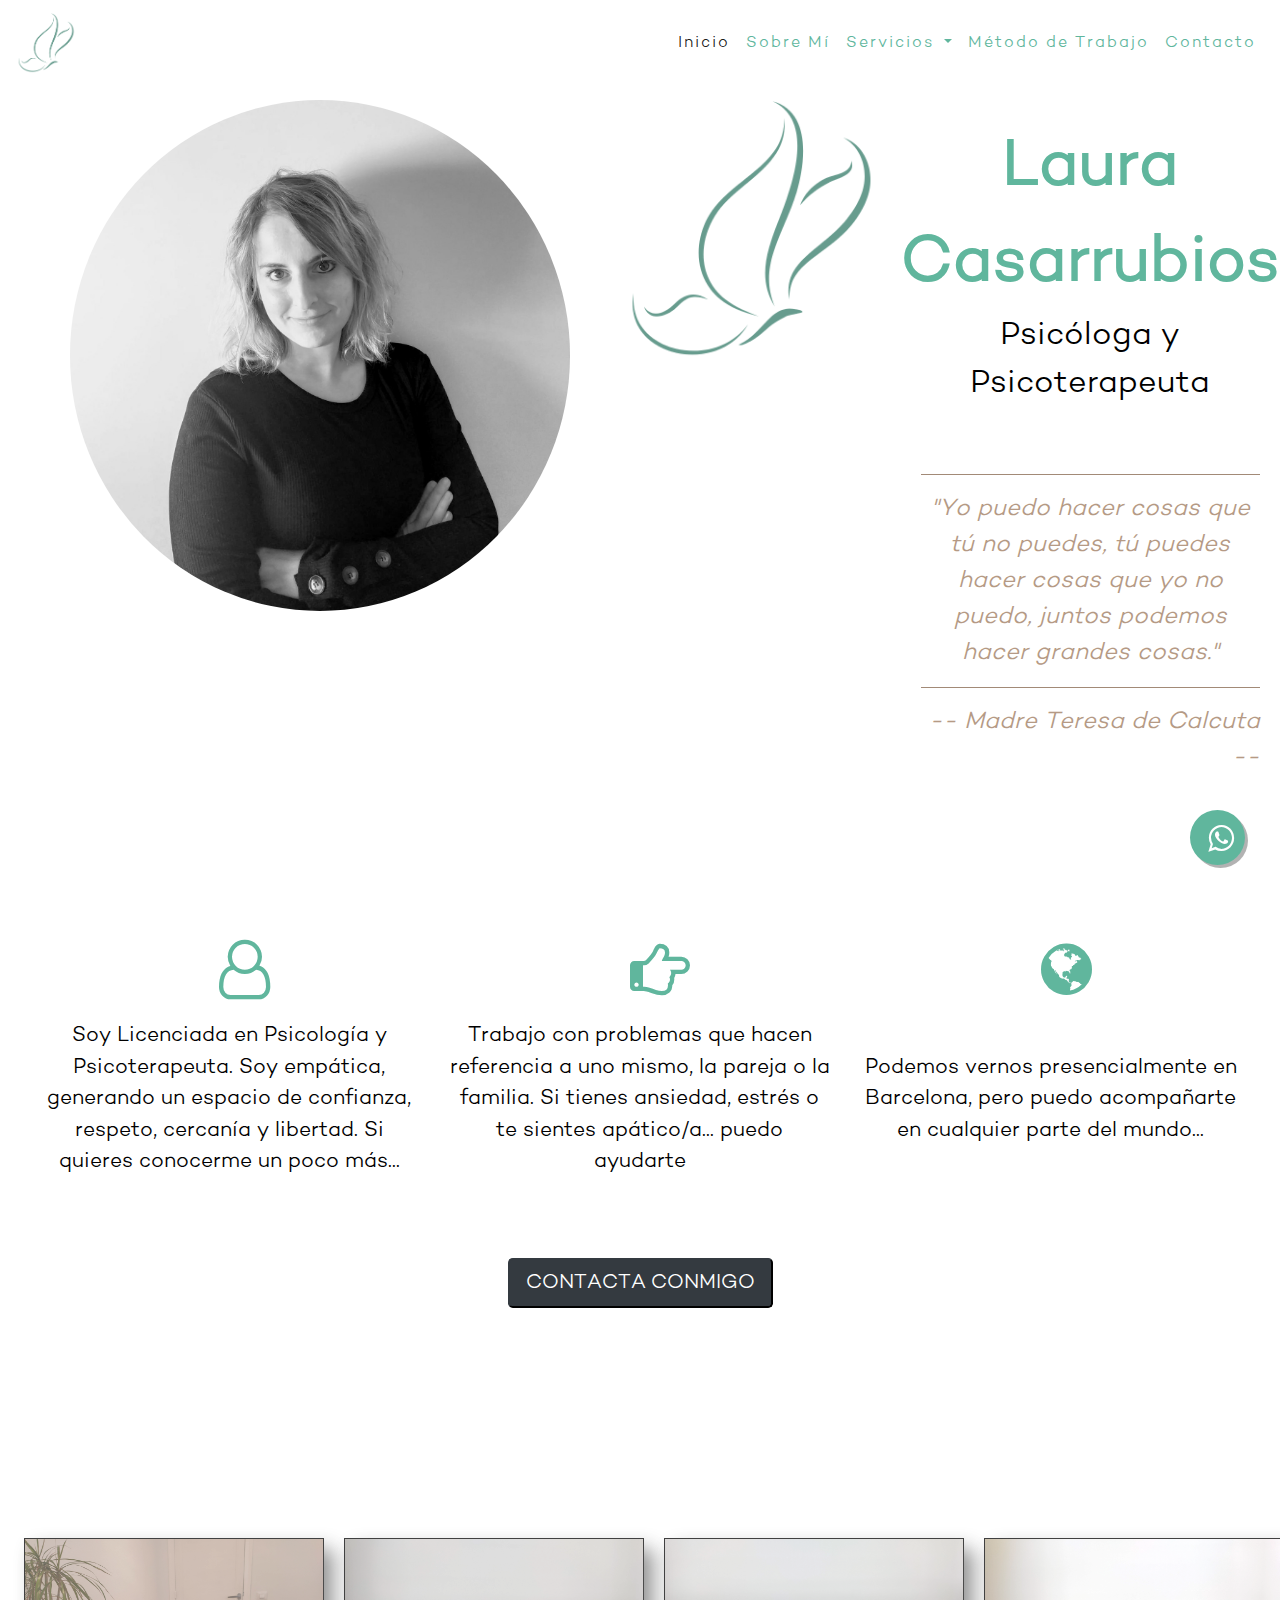
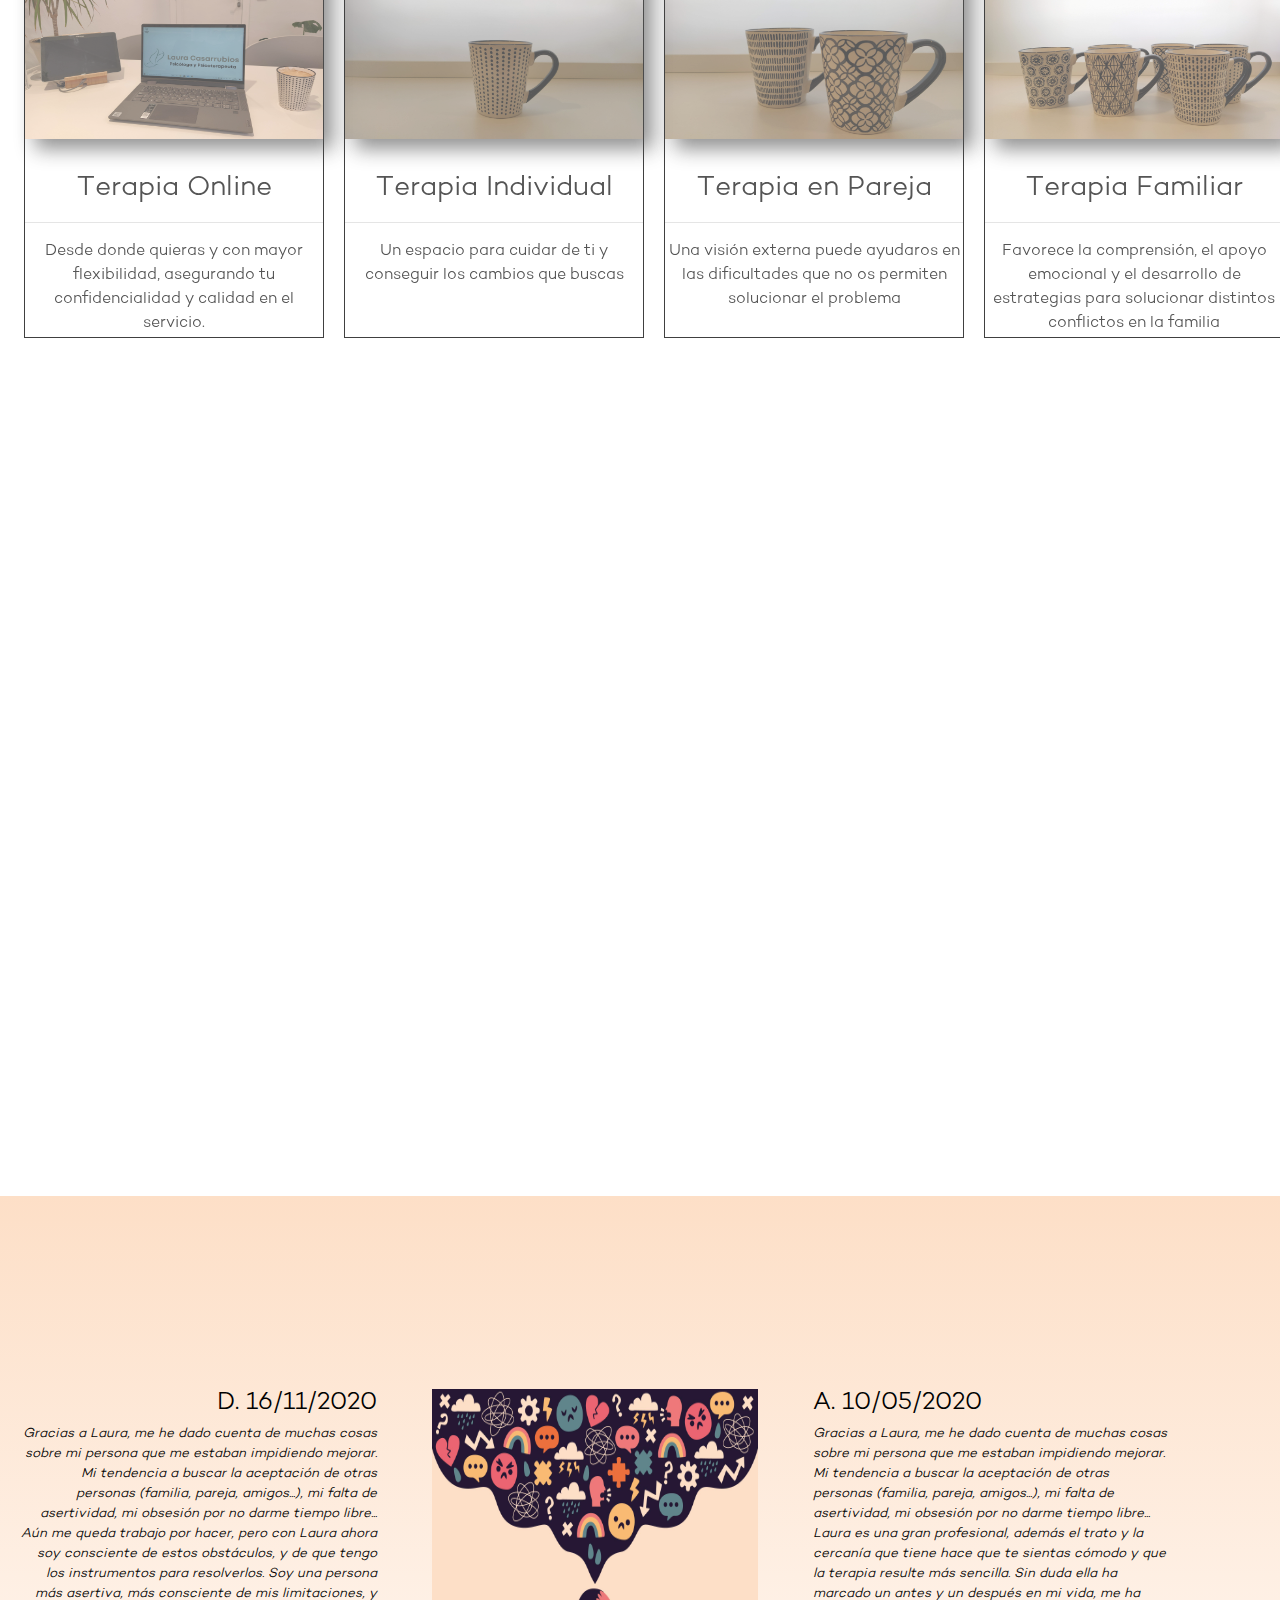
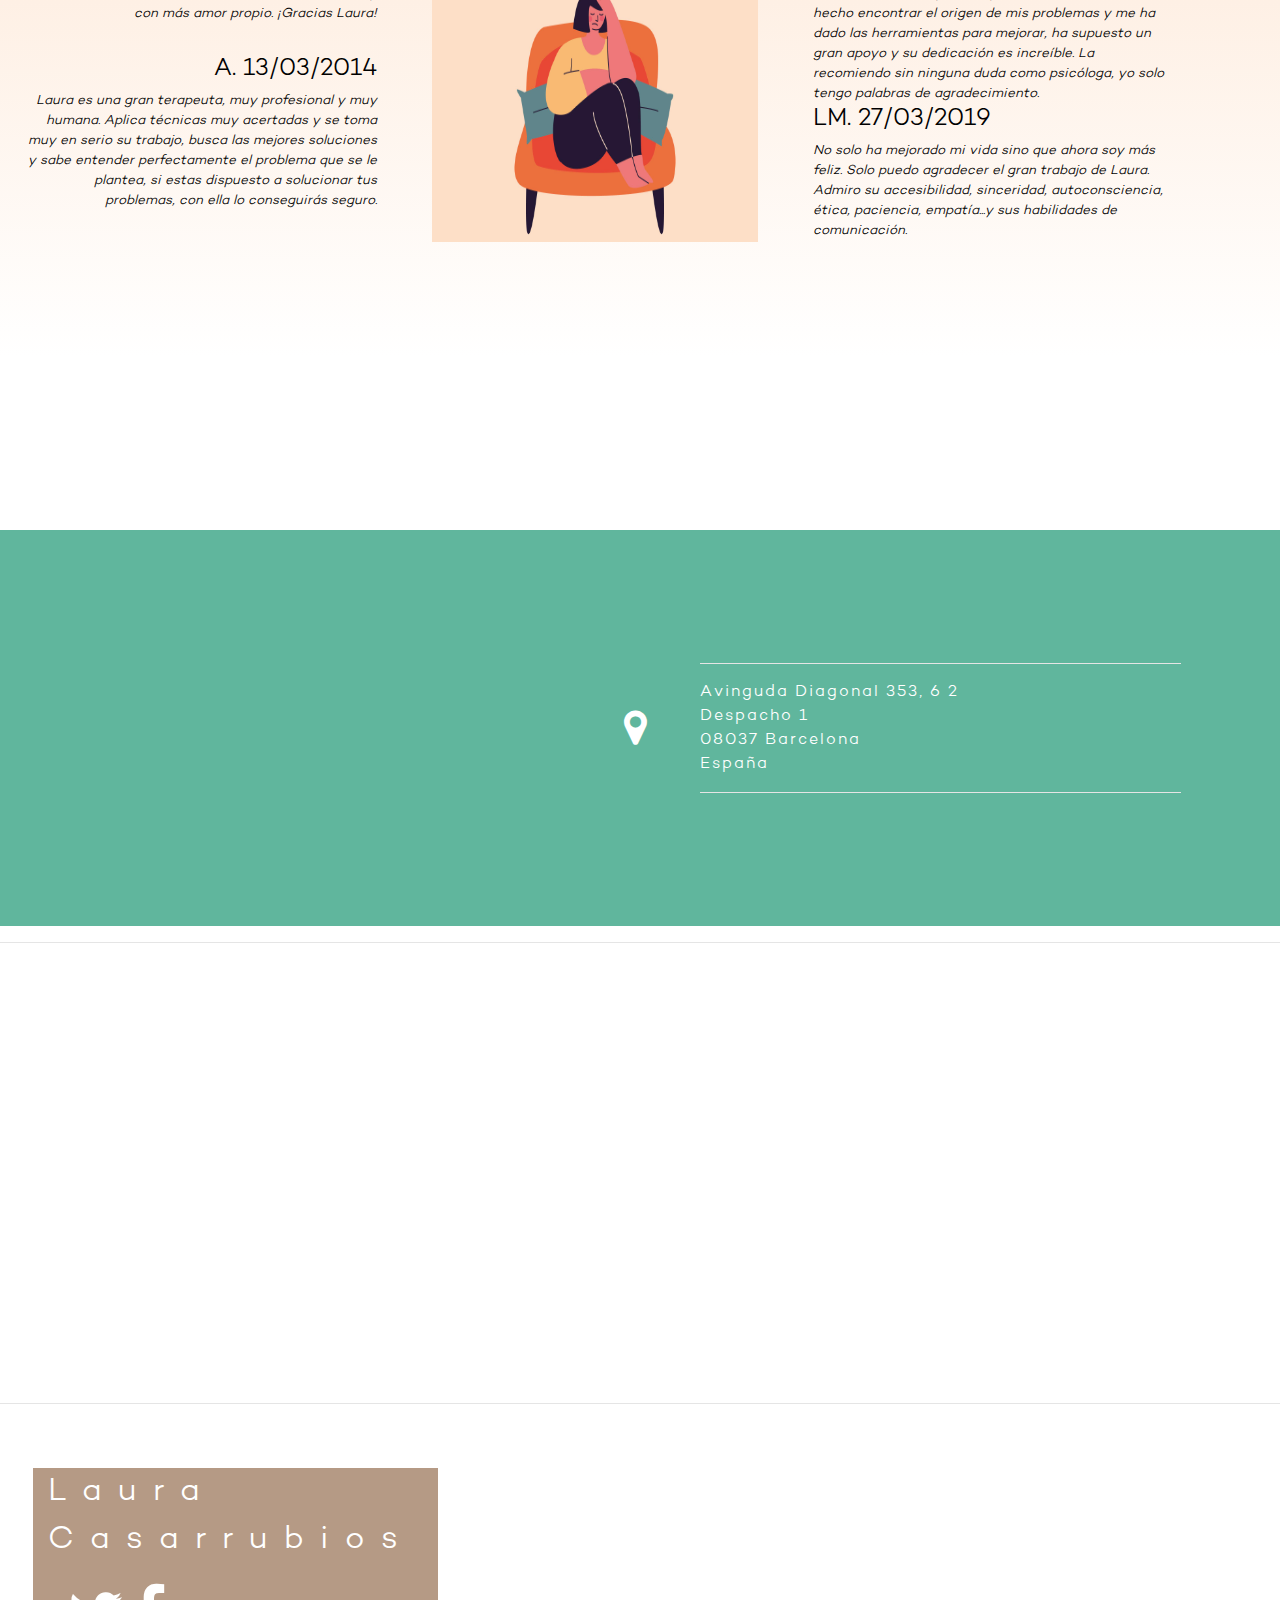
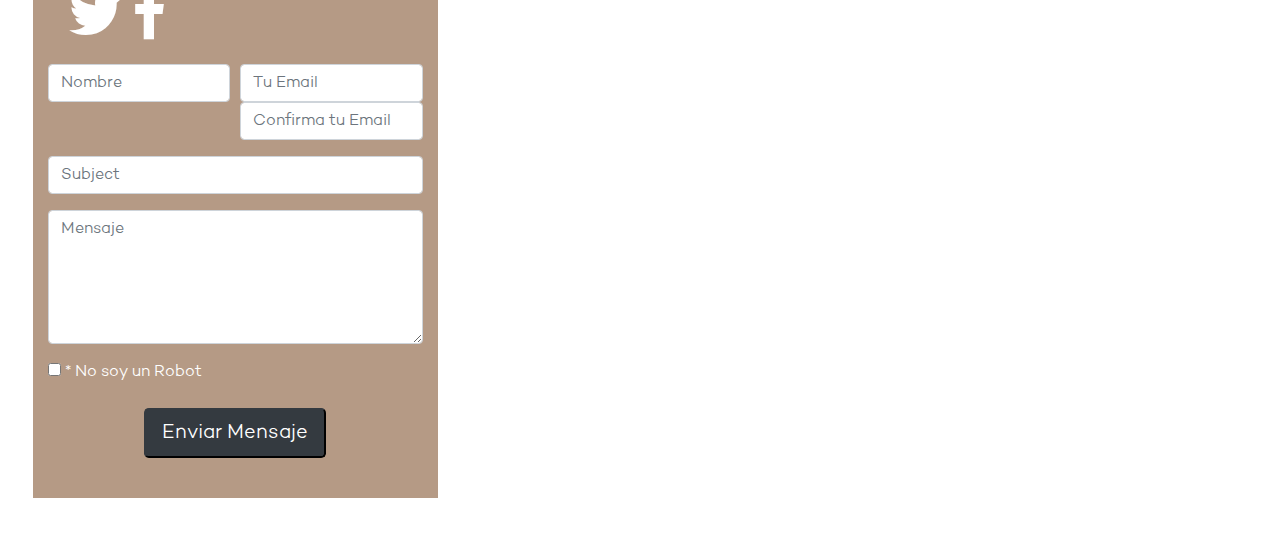
==== index.html @ a43d63b8 "Add files via upload" ====
<!DOCTYPE html PUBLIC "-//W3C//DTD XHTML 1.0 Transitional//EN" "http://www.w3.org/TR/xhtml1/DTD/xhtml1-transitional.dtd">
<html xmlns="http://www.w3.org/1999/xhtml"><!-- InstanceBegin template="/Templates/PlantillaPrincipal.dwt" codeOutsideHTMLIsLocked="false" -->
<head>
<meta charset="utf-8">
<meta http-equiv="Content-Type" content="text/html; charset=utf-8">
<meta name="viewport" content="width=device-width, initial-scale=1, shrink-to-fit=no">
    <link rel="icon" href="img/logo-lauracb.jpg">
    <!--ink href="../bootstrap/lobster/OFL.txt" rel="stylesheet"-->
	<title>Psicóloga Laura Casarrubios</title>
    <!-- Bootstrap core CSS -->
    <!--link rel="stylesheet" type="text/css" href="../bootstrap/lobster?family=Lobster"-->
    <!--link rel="stylesheet" href="https://cdnjs.cloudflare.com/ajax/libs/font-awesome/4.7.0/css/font-awesome.min.css"-->
	<link href="bootstrap/css/bootstrap2.css" rel="stylesheet" type="text/css">
    <link rel="stylesheet" href="font-awesome-4.7.0/css/font-awesome.min.css">
    <link rel="stylesheet" href="bootstrap/css/owl.carousel.min.css">
    <link href="aos/aos.css" rel="stylesheet">

    <link rel="stylesheet" href="webfonts/Proza_Display/ProzaDisplay-SemiBold.otf">
    <!--link href="../aos/aos.css" rel="stylesheet"-->
         <script src="bootstrap/js/jquery.min.js"></script>
           <script src="bootstrap/js/bootstrap.min.js"></script>

<!-- InstanceBeginEditable name="doctitle" -->
<title>Laura Casarrubios</title>
<!-- InstanceEndEditable -->
<!-- InstanceBeginEditable name="head" -->
<!-- InstanceEndEditable -->
</head>
<body>
<nav class="navbar navbar-expand-lg navbar-light bg-white fixed-top" style="letter-spacing:2px; font:#60b69d">

		<img  class="navbar-brand d-inline-flex" style="max-width:60px" atl="Laura Casarrubios" src="img/logo.png">

        <button class="navbar-toggler" type="button" data-toggle="collapse" data-target="#navbarCollapse" aria-controls="navbarCollapse" aria-expanded="false" aria-label="Toggle navigation" target="_blank">
          <span class="navbar-toggler-icon"></span>
        </button>
        <div class="collapse navbar-collapse" id="navbarCollapse">
          <ul class="navbar-nav ml-auto justify-content-center">
           <li class="nav-item active">
              <a class="nav-link active" href="index.html" target="_blank">Inicio<span class="sr-only">(current)</span></a>

            </li>
           <li class="nav-item">
              <a class="nav-link" href="Laura-Casarrubios.html">Sobre M&iacute; <span class="sr-only">(current)</span></a> 
            </li>

	     <li class="nav-item dropdown">
            <!--a class="nav-link dropdown-toggle" id="navbarDropdown" role="button" data-toggle="dropdown" aria-haspopup="true" aria-expanded="false"-->
            <a class="nav-link dropdown-toggle" href="" id="navbarDropdown" data-toggle="dropdown" aria-haspopup="true" aria-expanded="false">     
             Servicios<span class="sr-only">(current)</span>
            </a>
            <div class="dropdown-menu" aria-labelledby="navbarDropdown">
              <a class="dropdown-item" href="servicios.html#terapia-online">Terapia Online</a>
              <a class="dropdown-item" href="servicios.html#terapia-individual">Terapia Individual</a>
              <a class="dropdown-item" href="servicios.html#terapia-pareja">Terapia de Pareja</a>
              <a class="dropdown-item" href="servicios.html#terapia-familiar">Terapia familiar</a>
            </div>
      	</li>
        <li class="nav-item">
            <a class="nav-link" href="consulta.html">     
             M&eacute;todo de Trabajo
            </a>
            <!--div class="dropdown-menu" aria-labelledby="navbarDropdown">
              <a class="dropdown-item" href="hola.html">Visitas en Bacelona</a>
            </div-->
      	</li>       
            <li class="nav-item">
              <a class="nav-link" href="contacto.html">Contacto<span class="sr-only">(current)</span></a> 
            </li>
            <!--li class="nav-item">
              <a class="nav-link" href="hola.html">El Blog<span class="sr-only">(current)</span></a> 
            </li-->
          </ul>
        </div>
     </nav>
     
      <main role="main">
      <div id="float-cta">
    <span>Env&iacute;ame un whatsapp!</span>
    <a href="javascript:void(0);">
        <i class="fa fa-whatsapp" aria-hidden="true"></i>
        <i class="fa fa-times" aria-hidden="true"></i>
    </a>
    <div class="whatsapp-msg-container">
        <div class="whatsapp-msg-header">
            <h6>WhatsApp Chat</h6>
        </div>
        <div class="whatsapp-msg-body">
            <textarea name="whatsapp-msg" class="whatsapp-msg-textarea" placeholder="Hola, podés consultar vía whatsapp..."></textarea>
        </div>
        <div class="whatsapp-msg-footer">
            <button type="button" class="btn-whatsapp-send">Enviar</button>
        </div>
    </div>
</div>
	<!-- InstanceBeginEditable name="EditRegionBody3" -->
    <!--div style="right:20px; left:auto; bottom: 8px; position:fixed"> 
            <span class="fa fa-whatsapp" style="color:#60b69d; background-color:transparent; font-size:60px" onclick=""></span>
    </div-->
    
    
    
    <div class="container-fluid" style="padding-top:100px">
        <div class="row" style="position:relative;" id="portada">
        	<div class="col-12 col-lg-6 order-1" style="display:inline-block; text-align:center">
               <div style="display:block">	
               <!--img style="position:fixed; z-index: -1; padding-left: 200px;margin-top: -50px;" src="img/circulo400.png"-->
            	<img class="rounded-circle move" src="img/laura-casarrubios.jpg" style="max-width:500px">
               <h1 style="position:relative;margin-top: -180px;margin-left: 50px; z-index:-1; display:block" class="move2" id="axis2">¿Te puedo ayudar?</h1> 
               </div>
            </div>
           <div class="col-12 col-lg-6 order-2"  style="display:flex; align-items:center; justify-content:center">
           			<img  class="align-self-baseline" style="max-width:260px" atl="Laura Casarrubios" src="img/logo.png">
           <div class="text-center" style="padding:20px">
           <!--text style="font-family:Lobster; color: #D7CABA--ee9b9b; font-size:xxx-large" >Laura Casarrubios</text-->
           
           <text style="color: #60b69d; font-size: 4rem; text-align: center; font-weight: bold;" >Laura Casarrubios</text>
           <br>
           		<text style="text-align: center; font-size:2rem">Psicóloga y Psicoterapeuta</text><br>
                <div>
              <div class="text-center" style="font-style:italic; color:#b59a85; text-align:center;text-align: justify; padding:20px;margin-top: 30px; background-color:transparent; font-size:1.5rem">
  				<p style="position:relative"><hr style="background-color:#b59a85"/>
                	"Yo puedo hacer cosas que tú no puedes, tú puedes hacer cosas que yo no puedo, juntos podemos hacer grandes cosas."
                    <hr style="background-color:#b59a85" /> 
                  <footer style="text-align:right">  -- Madre Teresa de Calcuta --  </footer>
               </p> 
                   
				</div>
                 
                </div>     	
				</div>               
               </div> 
           	</div><!--row-->	      
           </div>
           
           <div class="container-fluid"  style="padding-top:4rem">
    
      <div class="row d-flex" style="padding:1.5rem; font-size:21px">
      	<div class="col-12 col-lg-4" style="display:grid; padding-bottom:1.5rem; text-align:center; justify-items:center">
        	<span class="fa fa-user-o" style="color:#60b69d; font-size:60px; font-style:normal">
            </span>
            Soy Licenciada en Psicología y Psicoterapeuta. Soy empática, generando un espacio de 
            confianza, respeto, cercanía y libertad. Si quieres conocerme un poco más... 
        </div>
      	<div class="col-12 col-lg-4" style="display:grid; padding-bottom:1.5rem; text-align:center; justify-items:center">
        	<span class="fa fa-hand-o-right" style="color:#60b69d; font-size:60px; font-style:normal">
            </span>
            Trabajo con problemas que hacen referencia a uno mismo, la pareja o la familia. 
            Si tienes ansiedad, estrés o te sientes apático/a... puedo ayudarte
        </div>
      	<div class="col-12 col-lg-4" style="display:grid; padding-bottom:1.5rem; text-align:center; justify-items:center">
        	<span class="fa fa-globe" style="color:#60b69d; font-size:60px; font-style:normal">
            </span>
            Podemos vernos presencialmente en Barcelona, pero puedo acompañarte en cualquier parte del mundo...
        </div>
      </div>
      <div class="row" style="justify-content: center; padding:2rem">
        <button class="btn-lg btn-dark">CONTACTA CONMIGO</button>
      </div>
    </div>
    
    <div class="container-fluid bgimg-1" style="padding-bottom:90px; background-color:white">    
    <div class="row">
        	<div class="section-title" data-aos="fade-left" style="padding:3rem">
         		 <h2>Servicios</h2>
          			<p>
          	        
          			</p>
       		</div>
        </div>
        
        	
        
    <div class="row justify-content-center">
           		<!--div class="col  d-none d-lg-block" style="margin-left:300px; margin-right:300px"-->

             <div class="col col-lg-3 d-lg-block order-1" style="padding:1.5rem">
                <!--div class="flip-card" style="width:auto; height:250px"-->
                     <div class="flip-card">
                    	<div class="flip-card-inner">
                        	<div class="flip-card-front">
                				<img class="img-tarjeta" src="img/terapia-online.jpg">
                                	<h3><br>Terapia Online</h3>
                              	<p><hr>
                                Desde donde quieras y con mayor flexibilidad, asegurando tu confidencialidad y calidad en el servicio.
                                </p>
                            </div>
                            <div class="flip-card-back">
                            	<h1>Terapia Online</h1>
                              	<p><cite>Si tu única herramienta es un martillo, tiendes a tratar cada problema como si fuera un clavo</cite><br /><footer> Abraham Maslow</footer> </p>
                                <div style="position:absolute; bottom:0">
	                              	<a class="btn-lg btn-block text-white" style="font-size:xx-large" href="https://www.doctoralia.es/laura-casarrubios/psicologo-psicopedagogo/barcelona">
									<div class="fa fa-calendar" style="font-size:40px; bottom:0"></div> Pide Cita </a>
                                </div>
                            </div> 
                        </div>                
                    </div>
                </div>
             
             
             
             <div class="col col-lg-3 d-lg-block order-2" style="padding:1.5rem">
                <!--div class="flip-card" style="width:auto; height:250px"-->
                     <div class="flip-card">
                    	<div class="flip-card-inner">
                        	<div class="flip-card-front">
                				<img class="img-tarjeta" src="img/terapia-individual.jpg">
                                	<h3><br>Terapia Individual</h3>
                              	<p><hr>
                                Un espacio para cuidar de ti y conseguir los cambios que buscas</p>
                            </div>
                            <div class="flip-card-back">
                            	<h1>Terapia Individual</h1>
                              	<p><cite>Yo quisiera ser yo, pero un poco mejor</cite><br /><footer> Mario Benedetti</footer> </p>
                              	<div style="position:absolute; bottom:0">
                                	<a class="btn-lg btn-block text-white" style="font-size:xx-large" href="https://www.doctoralia.es/laura-casarrubios/psicologo-psicopedagogo/barcelona">
									<div class="fa fa-calendar" style="font-size:40px"></div> Pide Cita </a>
                                </div>
                            </div> 
                        </div>                
                    </div>
                </div>
                

                <div class="col col-lg-3 d-lg-block order-3" style="padding:1.5rem">
                <!--div class="flip-card" style="width:auto; height:250px"-->
                     <div class="flip-card">
                    	<div class="flip-card-inner">
                        	<div class="flip-card-front">
                				<img class="img-tarjeta" src="img/terapia-pareja.jpg">
                                	<h3><br>Terapia en Pareja</h3>
                              	<p><hr>
                                Una visión externa puede ayudaros en las dificultades que no os permiten solucionar el problema</p>
                            </div>
                            <div class="flip-card-back">
                            	<h1>Terapia en Pareja</h1>
                              	<p><cite>A veces lo imposible solo tarda un poco más</cite><br /><footer>Anónimo</footer> </p>
                              	 <div style="position:absolute; bottom:0">
	                              	<a class="btn-lg btn-block text-white" style="font-size:xx-large" href="https://www.doctoralia.es/laura-casarrubios/psicologo-psicopedagogo/barcelona">
									<div class="fa fa-calendar" style="font-size:40px; bottom:0"></div> Pide Cita </a>
                                </div>
                            </div> 
                        </div>                
                    </div>
                </div>
                

            
                <div class="col col-lg-3 d-lg-block order-4" style="padding:1.5rem">
                <!--div class="flip-card" style="width:auto; height:250px"-->
                     <div class="flip-card">
                    	<div class="flip-card-inner">
                        	<div class="flip-card-front">
                				<img class="img-tarjeta" src="img/terapia-familiar.jpg">
                                	<h3><br>Terapia Familiar</h3>
                              	<p><hr>
                                Favorece la comprensión, el apoyo emocional y el desarrollo de estrategias para solucionar distintos conflictos en la familia</p>
                            </div>
                            <div class="flip-card-back">
                            	<h1>Terapia Familiar</h1>
                              	<p><cite>La familia es un sistema donde cada una de las partes influye en el estado de las demás</cite><br /><footer>Teoría de la Terapia Sistémica</footer> </p>
                              	 <div style="position:absolute; bottom:0">
	                              	<a class="btn-lg btn-block text-white" style="font-size:xx-large" href="https://www.doctoralia.es/laura-casarrubios/psicologo-psicopedagogo/barcelona">
									<div class="fa fa-calendar" style="font-size:40px; bottom:0"></div> Pide Cita </a>
                                </div>
                            </div> 
                        </div>                
                    </div>
                </div>
           </div>       
            
    </div>
    
    <section id="testimonials" class="testimonials section-bg">
     <div class="container-fluid bgimg-1" style="padding-bottom:90px; background-color:white">   

        <div class="row">
          <div class="col-lg-4">
            <div class="section-title" data-aos="fade-right"  style="padding:3rem">
              <h2>Instagram</h2>
              <p>A ver qué ponemos aquí.</p>
            </div>
          </div>
       	</div>
         
         <div class="row">
          <div class="col-lg-4">
          </div>  
          <div class="col-lg-8" data-aos="fade-up" data-aos-delay="100">
            <div class="owl-carousel testimonials-carousel">

              <div class="testimonial-item">
                <p>
                  <i class="bx bxs-quote-alt-left quote-icon-left"></i>
                  Proin iaculis purus consequat sem cure digni ssim donec porttitora entum suscipit rhoncus. Accusantium quam, ultricies eget id, aliquam eget nibh et. Maecen aliquam, risus at semper.
                  <i class="bx bxs-quote-alt-right quote-icon-right"></i>
                </p>
                <img src="assets/img/testimonials/testimonials-1.jpg" class="testimonial-img" alt="">
                <h3>Saul Goodman</h3>
                <h4>Ceo &amp; Founder</h4>
              </div>
               <div class="testimonial-item">
                <p>
                  <i class="bx bxs-quote-alt-left quote-icon-left"></i>
                  Proin iaculis purus consequat sem cure digni ssim donec porttitora entum suscipit rhoncus. Accusantium quam, ultricies eget id, aliquam eget nibh et. Maecen aliquam, risus at semper.
                  <i class="bx bxs-quote-alt-right quote-icon-right"></i>
                </p>
                <img src="assets/img/testimonials/testimonials-1.jpg" class="testimonial-img" alt="">
                <h3>Saul Goodman</h3>
                <h4>Ceo &amp; Founder</h4>
              </div>
            </div><!--carrousel-->
          </div><!--col--> 
              
          
        </div><!--row-->
        
     </div><!--container-->
    </section> 
     
       
    
    
    <div class="container-fluid"  style="padding-top:4rem; padding-bottom:4rem; background:linear-gradient(#FDDFC7,#FFFFFF);font-size:smaller">
    
        <div class="row" style="padding-left:2rem">
        	<div class="section-title" data-aos="fade-left">
         		 <h2>Opiniones</h2>
          			<p>
          	        
          			</p>
       		</div>
        </div>
        
        
        <div class="row">
        
        	<div class="col-12 col-lg-4 d-flex row justify-content-end" style="padding:50px">
            	<div class="d-flex row align-content-start justify-content-end">
               	 	<h4>D. 16/11/2020</h4>
               		 <span style="text-align:right; font-style:italic ">Gracias a Laura, me he dado cuenta de muchas cosas sobre mi persona que me estaban impidiendo mejorar. Mi tendencia a buscar la aceptación de otras personas (familia, pareja, amigos...), mi falta de asertividad, mi obsesión por no darme tiempo libre...
						Aún me queda trabajo por hacer, pero con Laura ahora soy consciente de estos obstáculos, y de que tengo los instrumentos para resolverlos. Soy una persona más asertiva, más consciente de mis limitaciones, y con más amor propio. ¡Gracias Laura!  
					</span>
                </div>
                <div class="d-flex row align-content-start justify-content-end">
               		 <h4>A. 13/03/2014</h4>
		                <span style="text-align:right; font-style:italic">
							Laura es una gran terapeuta, muy profesional y muy humana. Aplica técnicas muy acertadas y se toma muy en serio su trabajo, busca las mejores soluciones y sabe entender perfectamente el problema que se le plantea, si estas dispuesto a solucionar tus problemas, con ella lo conseguirás seguro. 
						</span>
               	 </div>
            </div>
            
            <div class="col-12 col-lg-4 d-flex row justify-content-end" style="padding:50px">
            	<img class="img-fluid" src="img/3811637.jpg" />
            </div>
            
          	<div class="col-12 col-lg-4 d-flex row justify-content-start" style="padding:50px">
            	<div class="d-flex row align-content-start justify-content-start">
               		 <h4>A. 10/05/2020</h4>
               		 <span style="text-align:left; font-style:italic ">Gracias a Laura, me he dado cuenta de muchas cosas sobre mi persona que me estaban impidiendo mejorar. Mi tendencia a buscar la aceptación de otras personas (familia, pareja, amigos...), mi falta de asertividad, mi obsesión por no darme tiempo libre...
						Laura es una gran profesional, además el trato y la cercanía que tiene hace que te sientas cómodo y que la terapia resulte más sencilla. Sin duda ella ha marcado un antes y un después en mi vida, me ha hecho encontrar el origen de mis problemas y me ha dado las herramientas para mejorar, ha supuesto un gran apoyo y su dedicación es increíble. 
						La recomiendo sin ninguna duda como psicóloga, yo solo tengo palabras de agradecimiento. </span>
				</div>
           		<div class="d-flex row align-content-start justify-content-start">
               		 <h4>LM. 27/03/2019 </h4>
               		 <span style="text-align:left; font-style:italic ">
						No solo ha mejorado mi vida sino que ahora soy más feliz. Solo puedo agradecer el gran trabajo de Laura. Admiro su accesibilidad, sinceridad, autoconsciencia, ética, paciencia, empatía...y sus habilidades de comunicación.                 
					</span>
            	</div>
             </div>
    	</div><!--row-->
    </div>  <!--container-->
    
    <!--hr role="separator" /-->   
    
    <!--div class="row" style="padding-left:2rem"-->
        	<div class="section-title" data-aos="fade-left" style="padding:3rem">
         		 <h2>Localización</h2>
          			<p>
          	        
          			</p>
       		</div>
    <!--/div-->    
    
  <div class="container-fluid"  style="background-color:#60b69d; padding:3rem">  
  
  	<div class="row d-flex justify-content-around align-items-center">
    
    	<div class="col col-lg-4">
            <div class="container-fluid">        
               <!--iframe src="https://www.google.com/maps/embed?pb=!1m18!1m12!1m3!1d2993.270618703132!2d2.173574650038424!3d41.38992900370048!2m3!1f0!2f0!3f0!3m2!1i1024!2i768!4f13.1!3m3!1m2!1s0x12a4a2fac7782a89%3A0x71f4da6e620ce1a2!2sRonda%20de%20Sant%20Pere%2C%2040%2C%2008010%20Barcelona!5e0!3m2!1ses!2ses!4v1607807406608!5m2!1ses!2ses" 
               width="100%" frameborder="0" style="border:0;" allowfullscreen="" aria-hidden="false" tabindex="0">
               </iframe-->
               <iframe src="https://www.google.com/maps/embed?pb=!1m18!1m12!1m3!1d2992.920221623321!2d2.162641714661749!3d41.397538879263145!2m3!1f0!2f0!3f0!3m2!1i1024!2i768!4f13.1!3m3!1m2!1s0x12a4a2eb33059955%3A0xee38ac50e3e9e203!2sAvenida%20Diagonal%2C%20353%2C%2008037%20Barcelona!5e0!3m2!1ses!2ses!4v1611489146618!5m2!1ses!2ses" width="400" height="300" frameborder="0" style="border:0;" allowfullscreen="" aria-hidden="false" tabindex="0"></iframe>
			</div>  
         </div> 
         
		 <div class="col-6 align-items-center" style="background-color:#60b69d">
            <!--hr style="background-color:white" /-->
            <div class="row align-items-center">
            	<div class="col-1">
                	<i class="fa fa-map-marker" style="font-size:40px; color:white"> </i>
                </div>
                <div class="col" style="padding-left:60px">
                	<hr style="background-color:white" />
               		<p style="top:50%;letter-spacing:2px;color:white; size:1.5rem">
            	   	Avinguda Diagonal 353, 6 2 <br />
                    Despacho 1 <br />
			    	08037 Barcelona<br />
                    España<br />
             		</p>
                    <hr style="background-color:white" />
                </div>
         	</div> <!--row-->  
            <!--hr style="background-color:white" /--> 
    	 </div> <!--col-->
  </div>
  </div>
    
     <hr role="separator" />       
   
    
    
   <!--div class="container-fluid bgimg-1" style="padding:4rem">
    		<div class="row d-flex justify-content-end" style="padding:2rem; font-style:italic; text-align:center">
        		<div class="col-8 text-center">
        			<h2 style="bottom:200px; text-align:center">
                    	"Debemos convertirnos en el cambio que queremos ver"
                    </h2>
            		<br />
            		<footer style="text-align:right; bottom:200px; alignment-adjust:right">-- Gandhi --</footer>
            	</div>
       		</div>
    </div--> 
     <section id="cta" class="cta" style="padding-top:4rem; padding-bottom:4rem">
      <div class="bgimg-4">

        <div class="text-center" data-aos="zoom-in" style="font-style:italic; padding:4rem">
          <h3>"Debemos convertirnos en el cambio que queremos ver"</h3>
          <footer style="text-align:right; bottom:200px; alignment-adjust:right; color:white">-- Gandhi --</footer>
        </div>

      </div>
    </section>
    
         <hr role="separator" />       
         
       
	
	<!-- InstanceEndEditable -->

    
    <!--div id="pie" class="container-fluid" style="background-color:#ee9b9b45"; marron:#e8ca95;verde:#60b69d -->
    <div class="container-fluid"  style="padding:3rem">
      <div class="row justify-content-between">
        <div class="col col-lg-4" style="color:white; background-color:#b59a85">
        <!--div class="col" style="color:white; background-color:#b59a85; margin-left:2rem"-->
        	<div style="word-spacing: 1.5;font-size:xx-large; letter-spacing:1rem; display:block" >Laura Casarrubios</div>
            <!--div style="">
           		 c/ Ronda de Sant Pere, 40, 08010 Barcelona<br  />
           		 las redes sociales<br />
            </div-->
           <div style=""> 
            <span class="fa fa-twitter" style="color:white; background-color:transparent; font-size:60px"></span>
            <span class="fa fa-facebook" style="color:white; background-color:transparent; font-size:60px"></span>
           </div>
           
           <!--form action="../php/contacto.php" method="post" role="form" class="php-email-form mt-4"-->
           <form method="post" role="form" id="myForm" name="myForm">
              <div class="form-row">
                <div class="col-md-6 form-group">
                  <input type="text" name="nombre" class="form-control" id="nombre" required="required" placeholder="Nombre" data-rule="minlen:4" data-msg="Por favor introduce al menos 4 caracteres" />
                </div>
                <div class="col-md-6 form-group">
                  <input type="email" class="form-control" name="email" id="email" placeholder="Tu Email" data-rule="email" required="required" data-msg="Por favor introduce un e-mail valido" />
				  <input type="remail" class="form-control" name="remail" id="remail" placeholder="Confirma tu Email" required="required" title="Confirma tu Email" >
                  <div class="validate"></div>
                </div>
              </div>
              <div class="form-group">
                <input type="text" class="form-control" name="subject" id="subject" placeholder="Subject" data-rule="minlen:8" data-msg="Por favor introduce al menos 8 caracteres" />
                <div class="validate"></div>
              </div>
              <div class="form-group">
                <textarea class="form-control" name="mensaje" id="mensaje" rows="5" required="required" data-rule="required" reqdata-msg="Por favor introduce tu consulta" placeholder="Mensaje"></textarea>
                <div class="validate"></div>
              </div>
              <div class="form-group">
                 <label class="checkbox-inline"><input name="soypersona" type="checkbox" value="soypersona" required title="Marcar para indicar que no es un robot">  * No soy un Robot</label>
              </div>
              <!--div class="mb-3">
                <div class="loading">Enviando</div>
                <div class="error-message"></div>
                <div class="sent-message">Your message has been sent. Thank you!</div>
              </div-->
              <div class="text-center"><button class="btn-lg btn-dark" type="submit">Enviar Mensaje</button></div>
              <div class="form-group">
                            <label for="noEnviar" class="text-hide">no Enviar </label>
                            <input type="text" name="noEnviar" class="text-hide">
                            <label class="text-hide">no Cambiar esto</label>
                            <input type="text" name="noCambiar" class="text-hide" value="http://" >
               </div>
            </form>
           
            
        </div>
  		<!-- Modal -->
            <div id="myModal" class="modal fade" role="dialog">
              <div class="modal-dialog">
            
                <!-- Modal content-->
                <div class="modal-content">
                  <div class="modal-header">
                    <button type="button" class="close" data-dismiss="modal">MENSAJE ENVIADO</button>
                    <h4 class="modal-title">Gracias por su consulta</h4>
                  </div>
                  <div class="modal-body" id="ppp">
                    <p>Le enviaremos respuesta lo antes posible</p>
                   <!-- Your Download link is here<a id="download_link" target="_blank"></a>-->
                  </div>
                  <div class="modal-footer">
                    <button type="button" class="btn btn-default" data-dismiss="modal">Cerrar</button>
                  </div>
                </div>
            
              </div>
            </div>
            
    	<!--fin modal-->
        <div class="col col-lg-6">
        	<!--iframe frameborder="0" scrolling="no" allowtransparency="true" data-id="pwzqynmatt" src="//www.doctoralia.es/ajax/marketing/doctor/widget/big_with_calendar/ana-porras-arnao/null?customUtm=null&amp;id=pwzqynmatt&amp;header=null&amp;content=null&amp;fullwidth=null&amp;referer=https%3A%2F%2Fanaporraspsicologia.com%2F&amp;hide_branding=true&amp;widget_position=bottom&amp;opinion=false" style="border: none; overflow: hidden; width: 100%; height: 672px;"></iframe>
           <script>!function($_x,_s,id){var js,fjs=$_x.getElementsByTagName(_s)[0];if(!$_x.getElementById(id)){js = $_x.createElement(_s);js.id = id;js.src = "//platform.docplanner.com/js/widget.js";fjs.parentNode.insertBefore(js,fjs);}}(document,"script","zl-widget-s");</script--> 
  
  			<!--a id="zl-url" class="zl-url" href="https://www.doctoralia.es/laura-casarrubios/psicologo-psicopedagogo/barcelona" rel="nofollow" data-zlw-doctor="laura-casarrubios" data-zlw-type="big_with_calendar" data-zlw-opinion="false" data-zlw-hide-branding="true">Laura Casarrubios - Doctoralia.es</a><script>!function($_x,_s,id){var js,fjs=$_x.getElementsByTagName(_s)[0];if(!$_x.getElementById(id)){js = $_x.createElement(_s);js.id = id;js.src = "//platform.docplanner.com/js/widget.js";fjs.parentNode.insertBefore(js,fjs);}}(document,"script","zl-widget-s");</script!-->
  
        </div>
      </div>
    </div>
    <!--pie-->
     
    </main>

                        <script src="bootstrap/js/jquery.min.js"></script>
           <script src="bootstrap/js/bootstrap.min.js"></script> 

               <script src="https://ajax.googleapis.com/ajax/libs/jquery/3.4.1/jquery.min.js"></script>
    <script>window.jQuery || document.write('<script src="../../../../assets/js/vendor/jquery-slim.min.js"><\/script>')</script>
    <!--script src="../bootstrap/js/popper.js"></script-->
            <script src="bootstrap/js/whatsapp.js"></script>  
            <script src="bootstrap/js/owl.carousel.min.js"></script>  
    <script src="bootstrap/js/popper.js"></script>
    <script src="bootstrap/js/bootstrap.bundle.min.js"></script>
    <script src="bootstrap/js/bootstrap.bundle.js"></script>
    <script src="bootstrap/js/bootstrap.js"></script>  

        
    <script src="aos/aos.js"></script>
    <!--script src="../aos/aos.js"></script-->   
      <!-- Template Main JS File -->
  <!--script src="../aos/main.js"></script-->
  <script>

	$("#myForm").submit(function(e){
		e.preventDefault();
		var myUrl = '../php/contacto.php';
		var myData = $('#myForm').serialize();
		$.ajax({
			method: 'POST',
			url : myUrl,
			dataType:'html', 
			data : myData,
			success: function(data) {
                   //... do something with the data...
				   $("#myModal").modal("show");
                 }
			});
		});
		
	// Testimonials carousel (uses the Owl Carousel library)
	$(".testimonials-carousel").owlCarousel({
    autoplay: true,
    dots: true,
    loop: true,
    responsive: {
      0: {
        items: 1
      },
      768: {
        items: 1
      },
      900: {
        items: 2
      }
    }
  });
  
  // Init AOS
  function aos_init() {
    AOS.init({
      duration: 1000,
      easing: "ease-in-out",
      once: true,
      mirror: false
    });
  }
  $(window).on('load', function() {
    aos_init();
  });


</script>



     
</body>
<!-- InstanceEnd --></html>
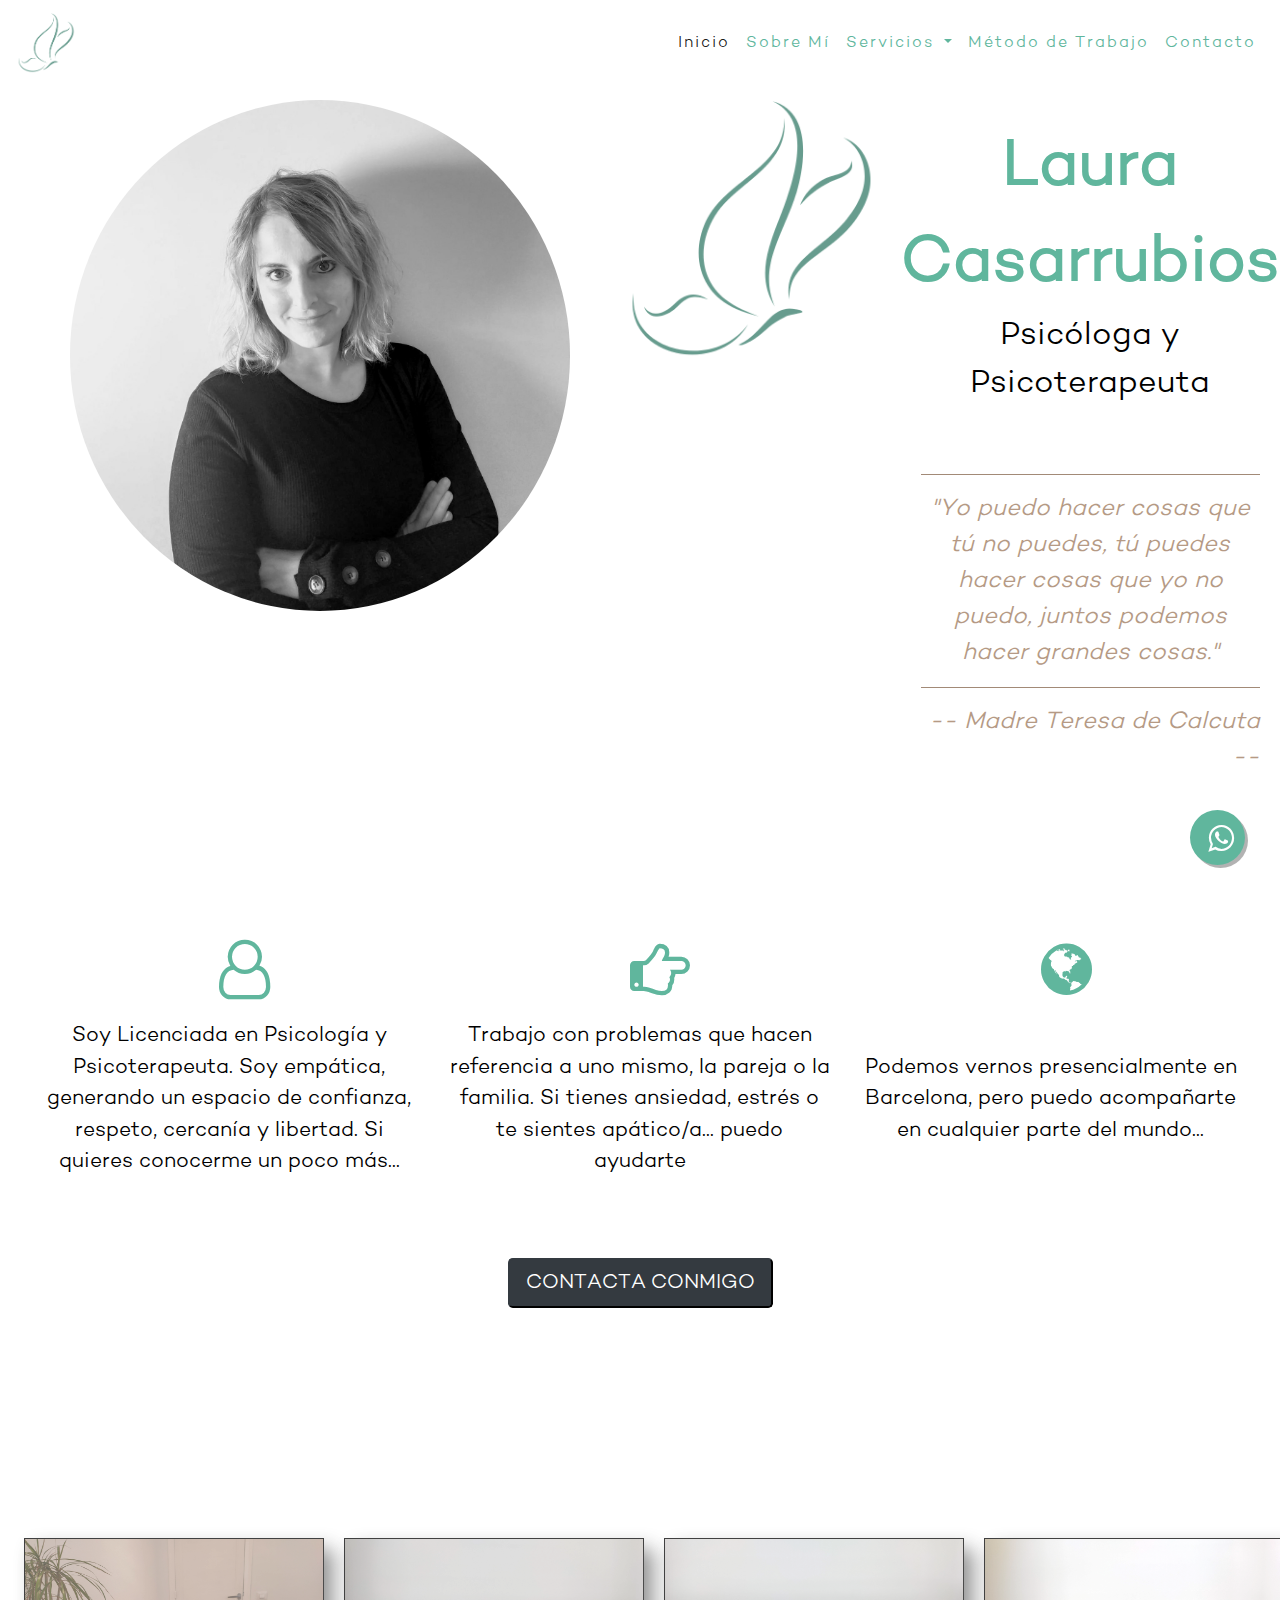
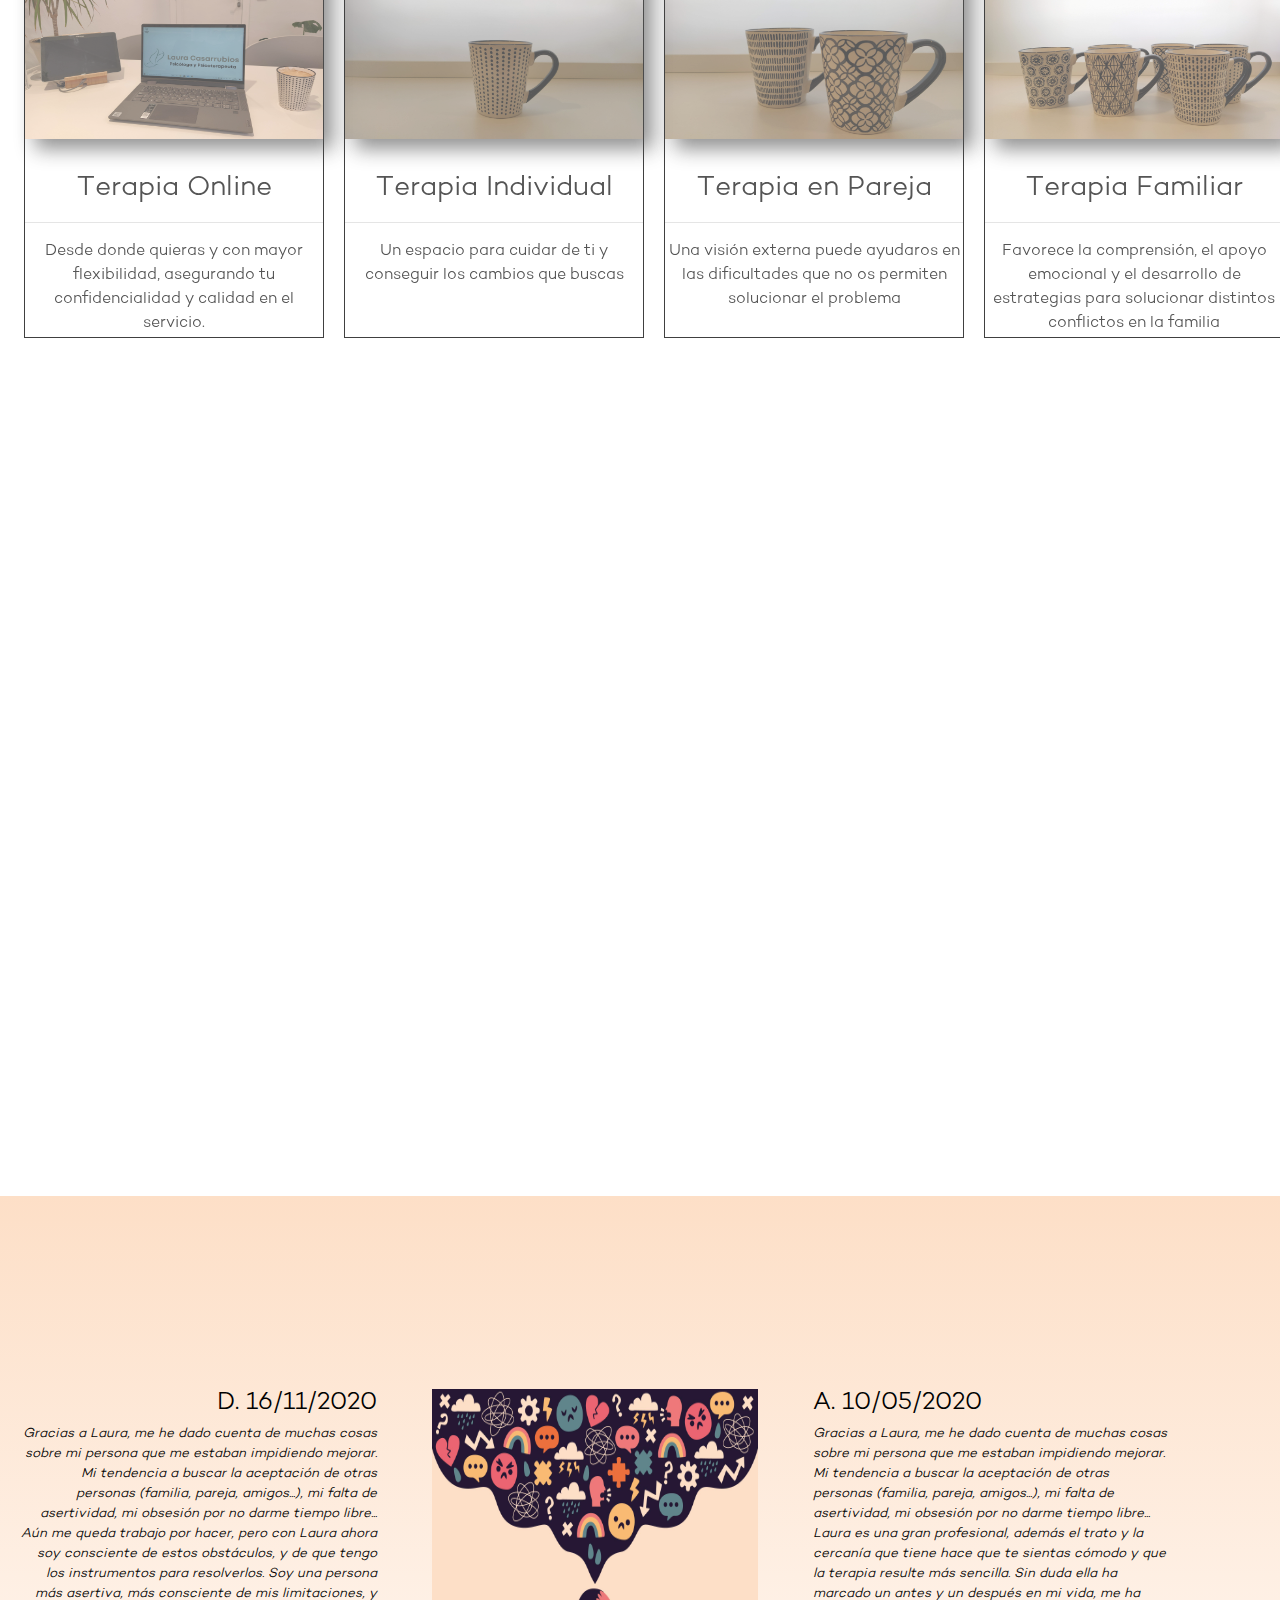
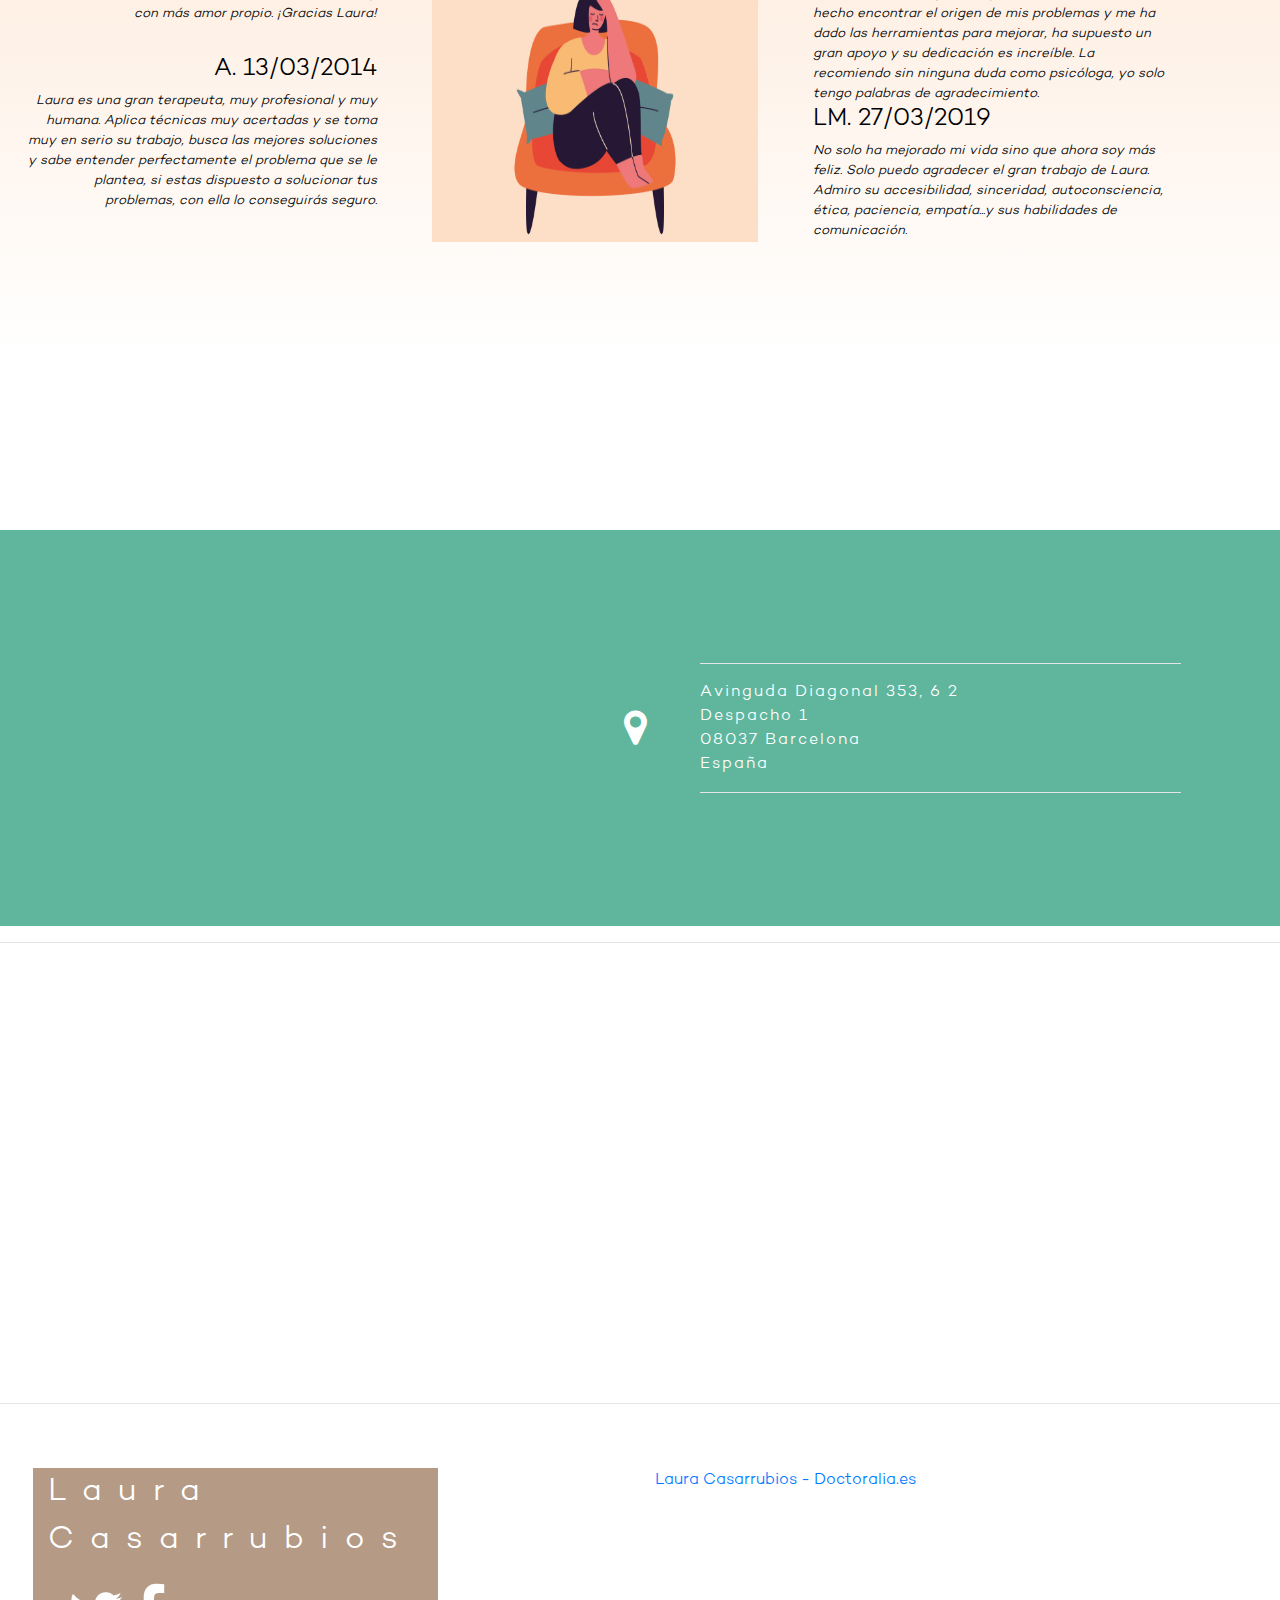
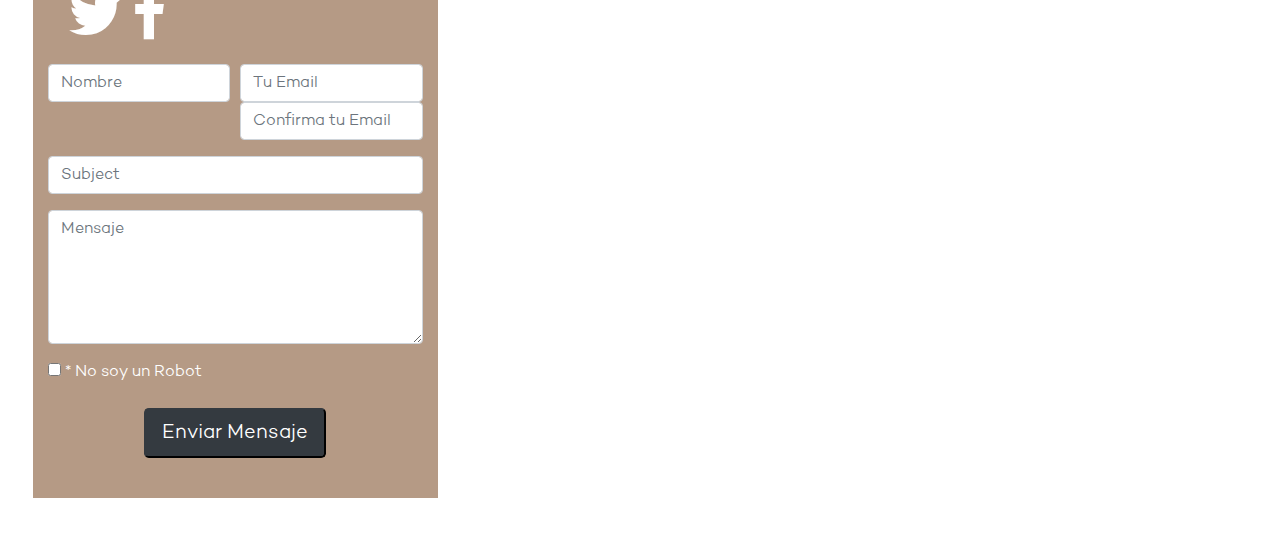
==== commit 9c32f56d: "Add files via upload" ====
--- a/index.html
+++ b/index.html
@@ -531,7 +531,7 @@
         	<!--iframe frameborder="0" scrolling="no" allowtransparency="true" data-id="pwzqynmatt" src="//www.doctoralia.es/ajax/marketing/doctor/widget/big_with_calendar/ana-porras-arnao/null?customUtm=null&amp;id=pwzqynmatt&amp;header=null&amp;content=null&amp;fullwidth=null&amp;referer=https%3A%2F%2Fanaporraspsicologia.com%2F&amp;hide_branding=true&amp;widget_position=bottom&amp;opinion=false" style="border: none; overflow: hidden; width: 100%; height: 672px;"></iframe>
            <script>!function($_x,_s,id){var js,fjs=$_x.getElementsByTagName(_s)[0];if(!$_x.getElementById(id)){js = $_x.createElement(_s);js.id = id;js.src = "//platform.docplanner.com/js/widget.js";fjs.parentNode.insertBefore(js,fjs);}}(document,"script","zl-widget-s");</script--> 
   
-  			<!--a id="zl-url" class="zl-url" href="https://www.doctoralia.es/laura-casarrubios/psicologo-psicopedagogo/barcelona" rel="nofollow" data-zlw-doctor="laura-casarrubios" data-zlw-type="big_with_calendar" data-zlw-opinion="false" data-zlw-hide-branding="true">Laura Casarrubios - Doctoralia.es</a><script>!function($_x,_s,id){var js,fjs=$_x.getElementsByTagName(_s)[0];if(!$_x.getElementById(id)){js = $_x.createElement(_s);js.id = id;js.src = "//platform.docplanner.com/js/widget.js";fjs.parentNode.insertBefore(js,fjs);}}(document,"script","zl-widget-s");</script!-->
+  			<a id="zl-url" class="zl-url" href="https://www.doctoralia.es/laura-casarrubios/psicologo-psicopedagogo/barcelona" rel="nofollow" data-zlw-doctor="laura-casarrubios" data-zlw-type="big_with_calendar" data-zlw-opinion="false" data-zlw-hide-branding="true">Laura Casarrubios - Doctoralia.es</a><script>!function($_x,_s,id){var js,fjs=$_x.getElementsByTagName(_s)[0];if(!$_x.getElementById(id)){js = $_x.createElement(_s);js.id = id;js.src = "//platform.docplanner.com/js/widget.js";fjs.parentNode.insertBefore(js,fjs);}}(document,"script","zl-widget-s");</script>
   
         </div>
       </div>
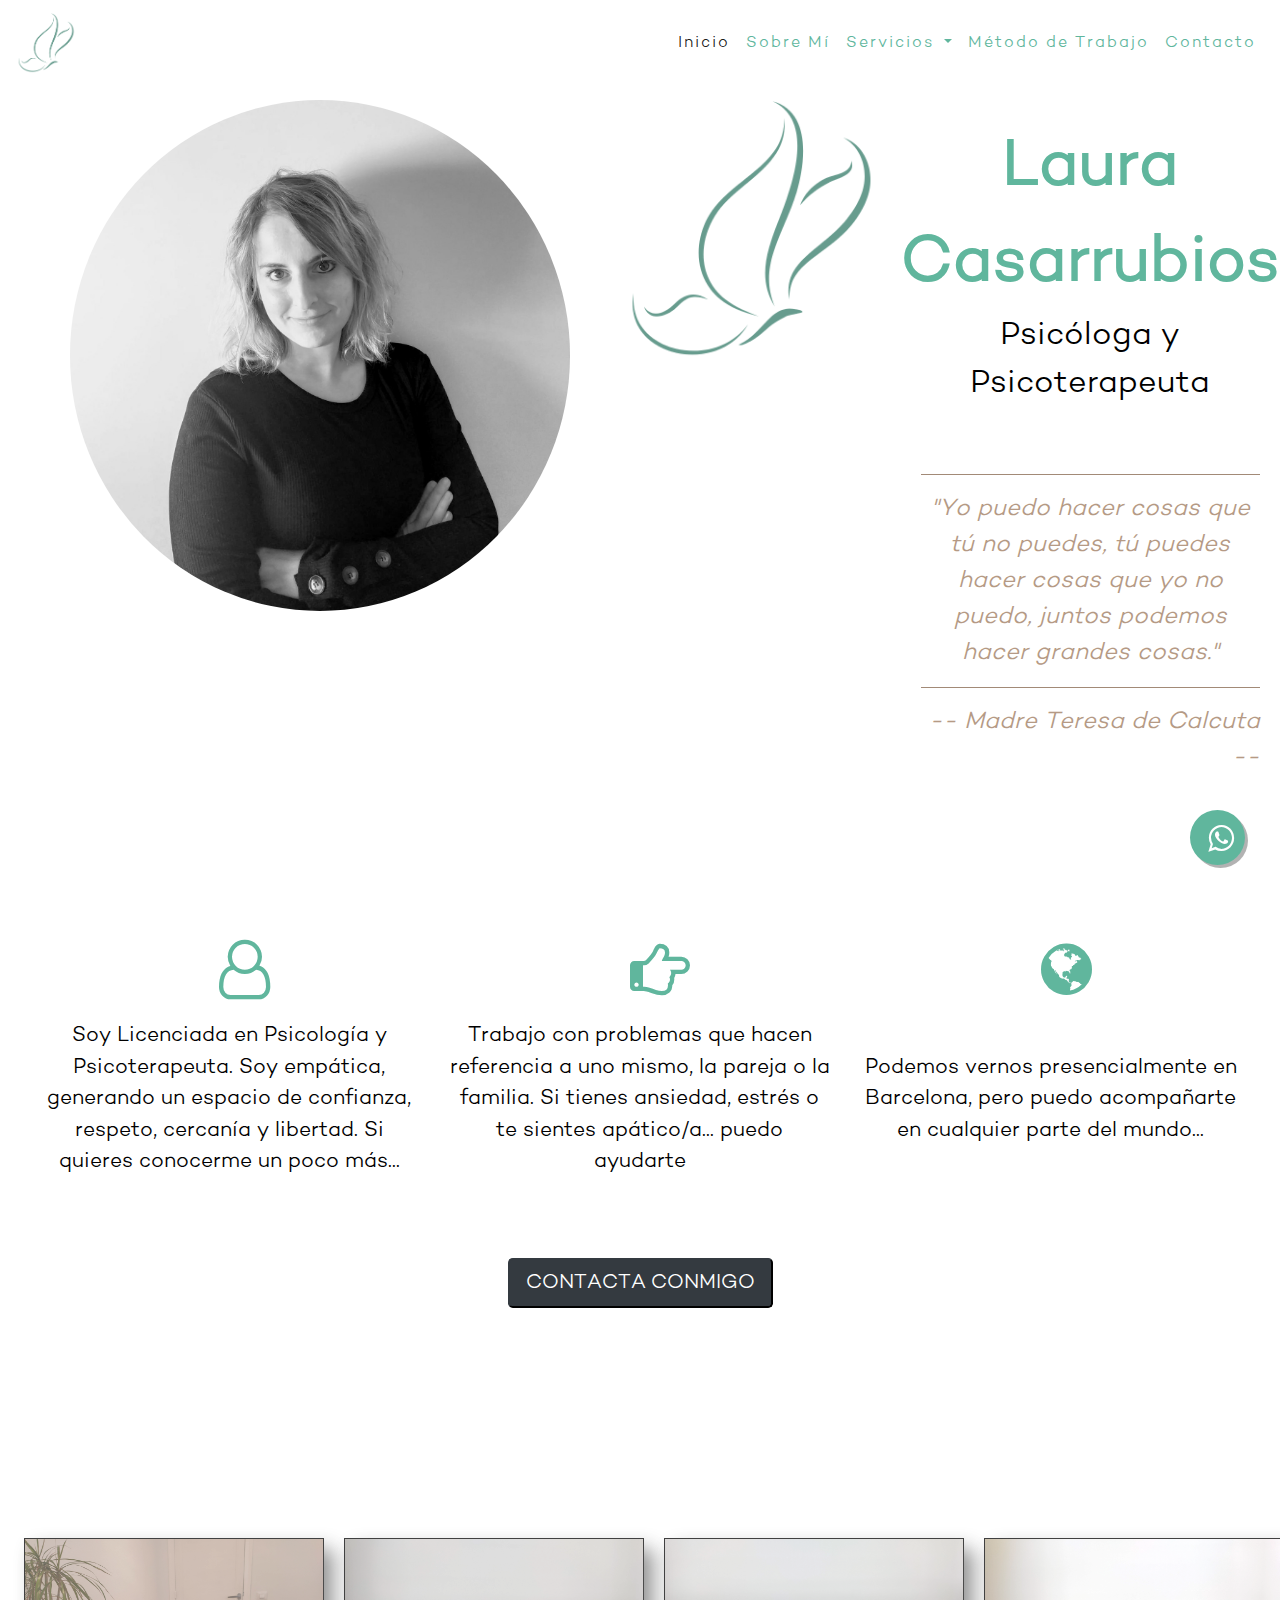
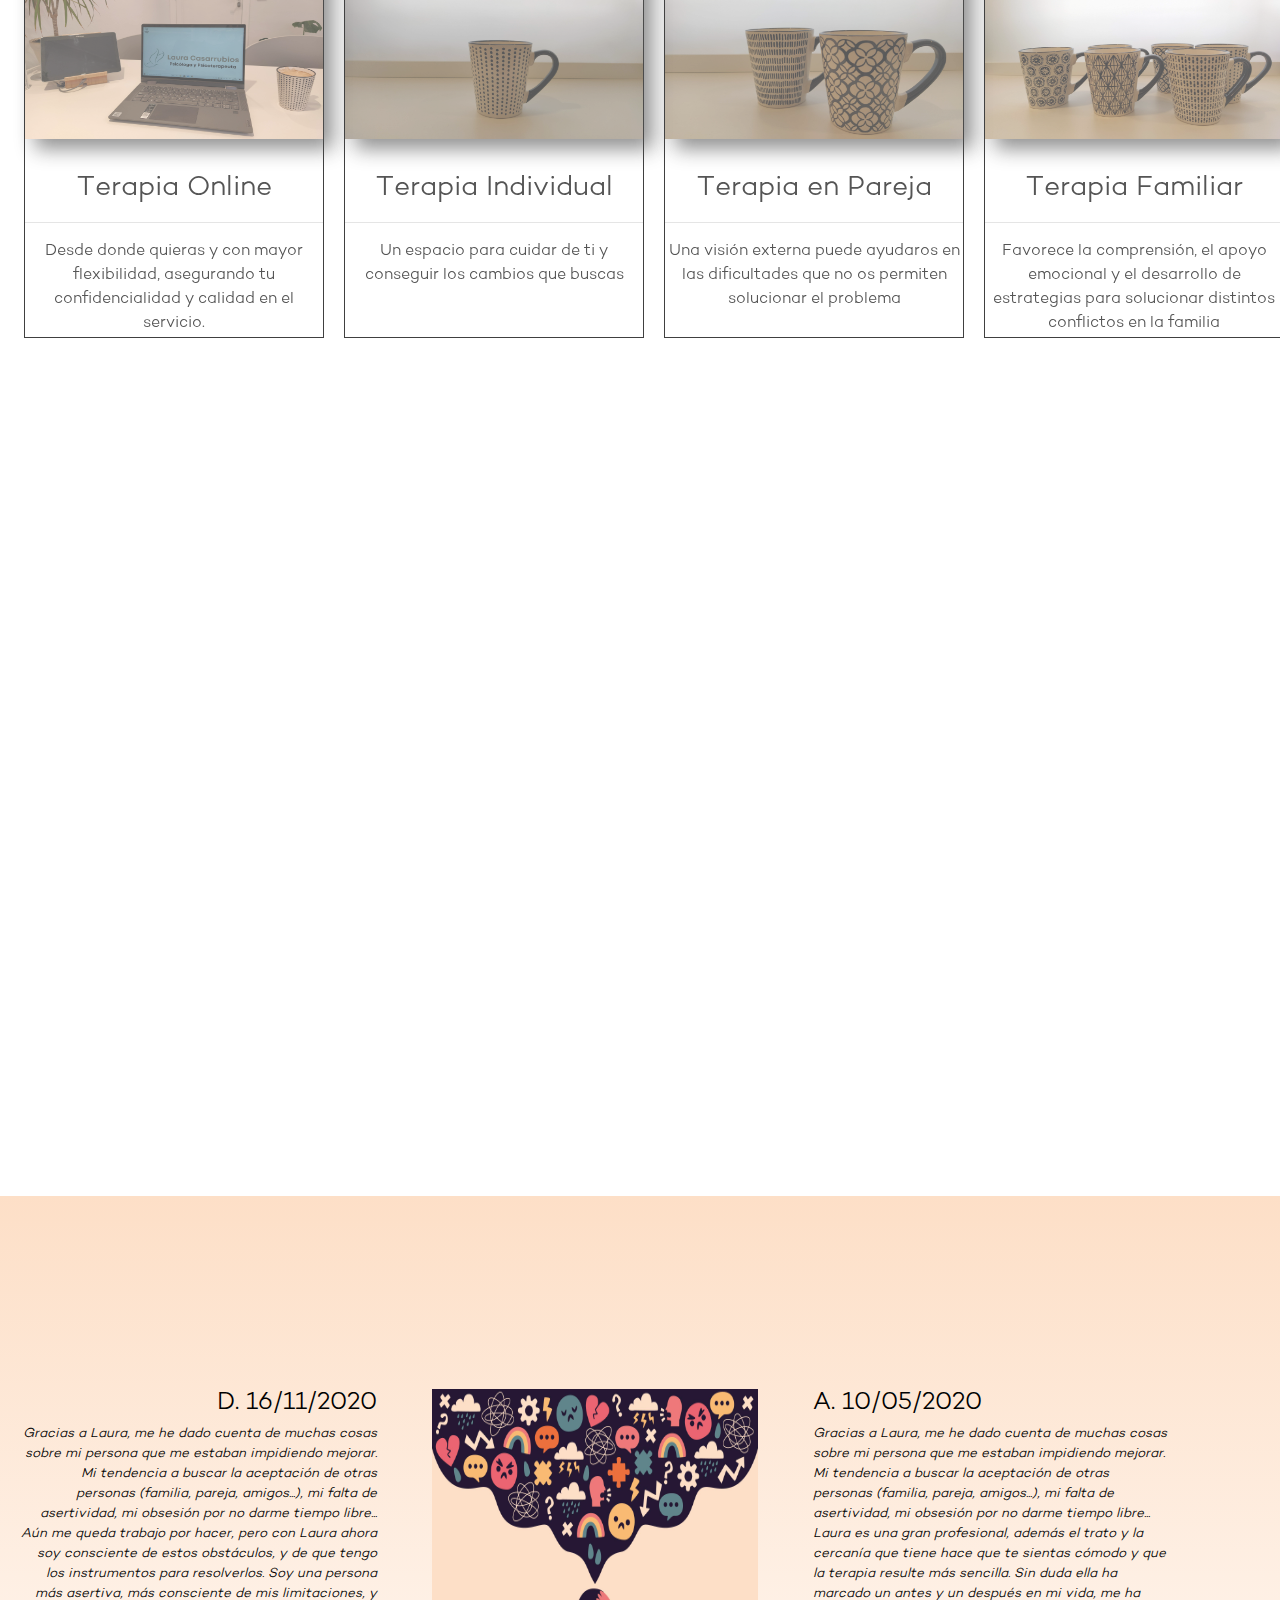
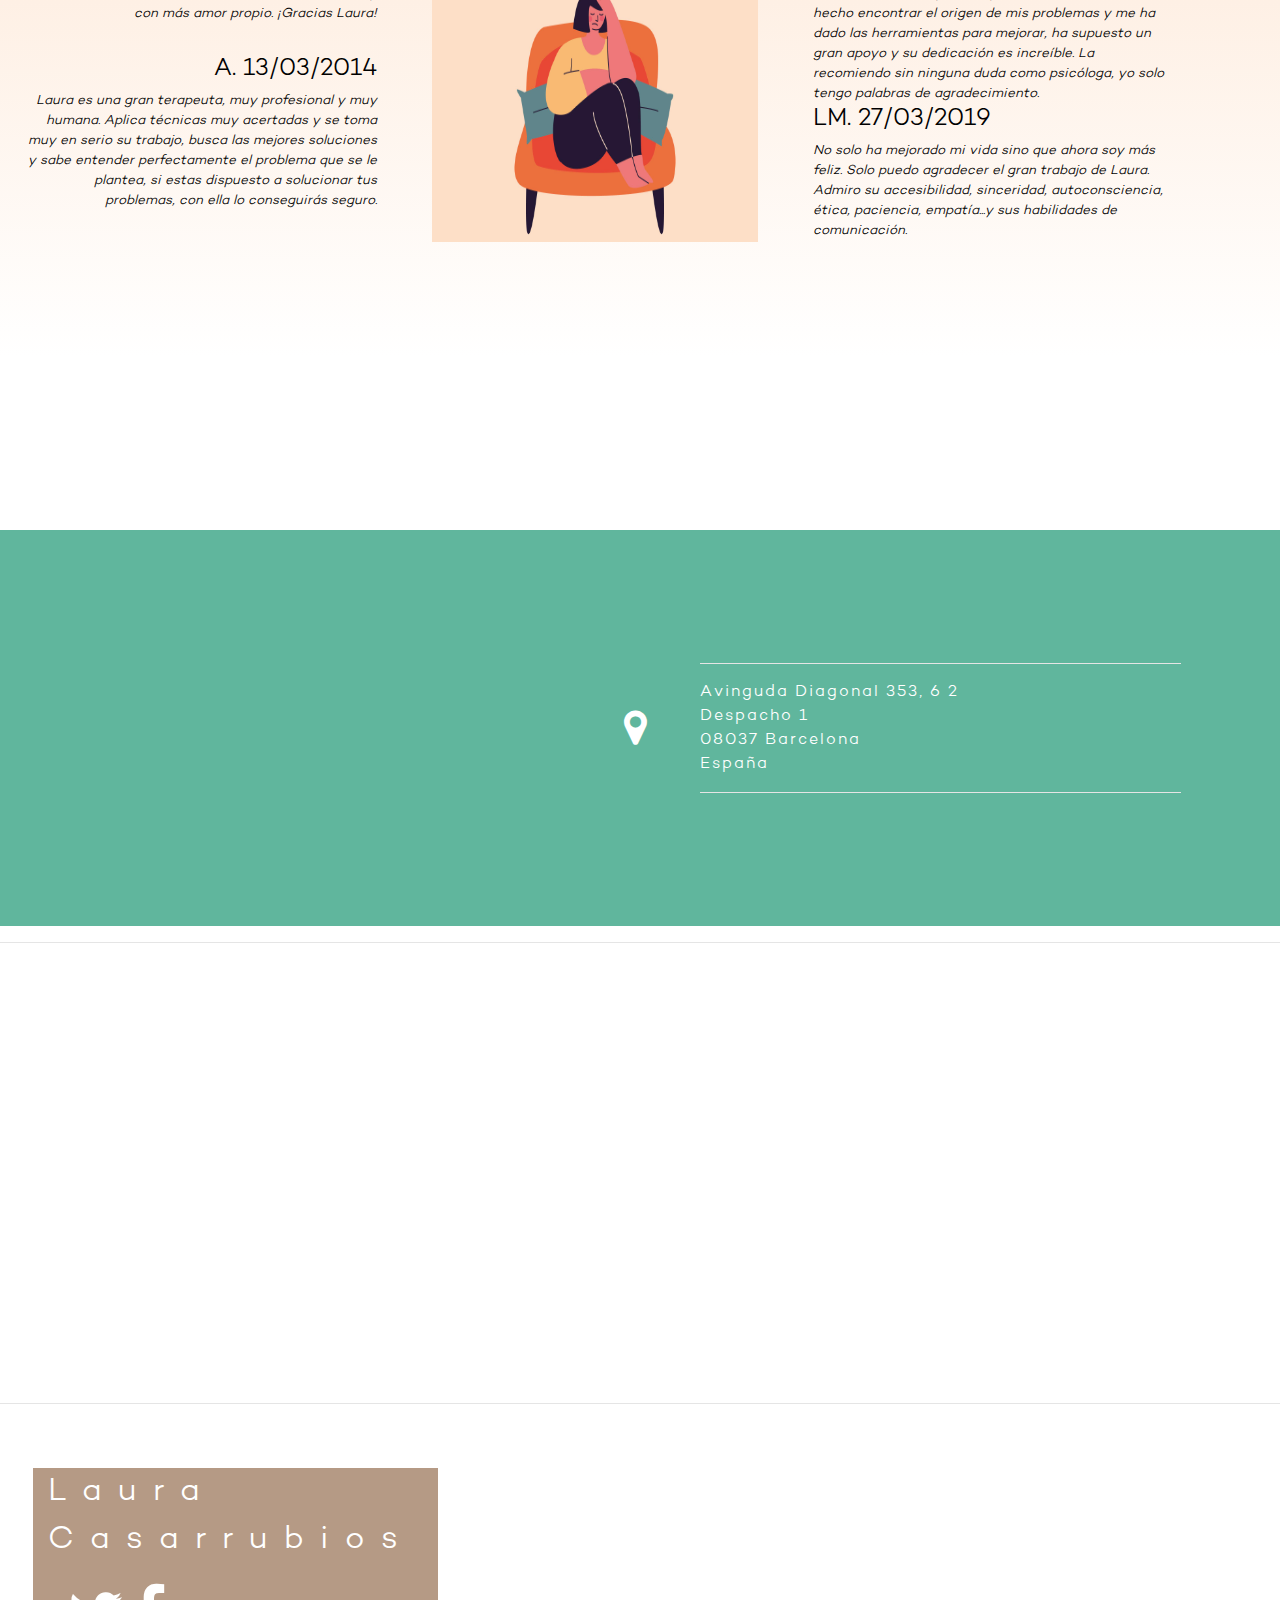
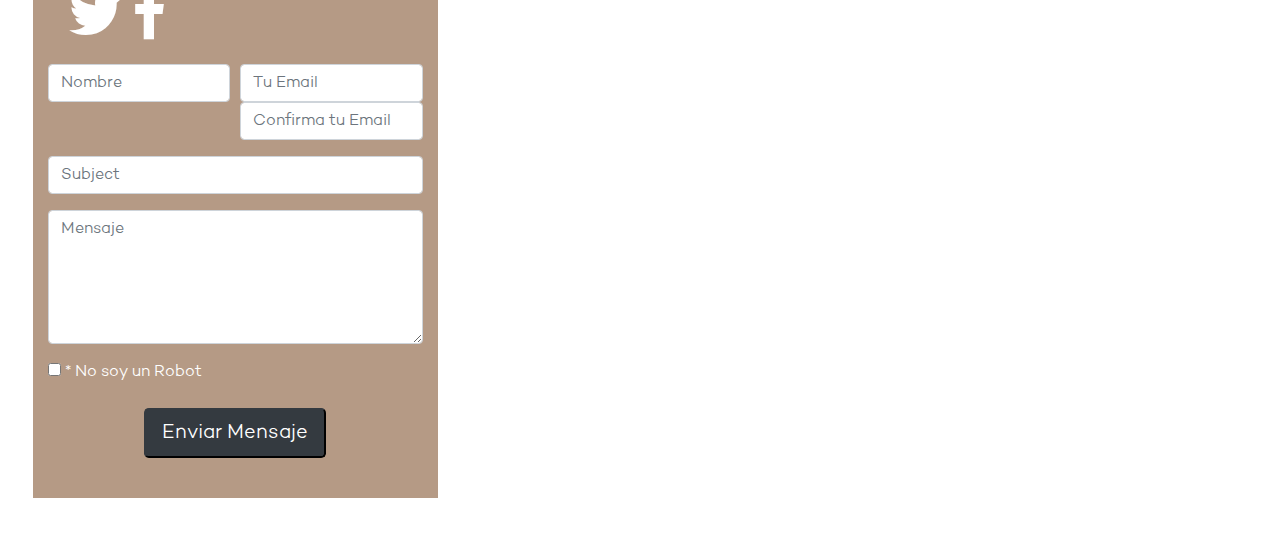
==== commit 2b810cf1: "Add files via upload" ====
--- a/index.html
+++ b/index.html
@@ -50,10 +50,10 @@
              Servicios<span class="sr-only">(current)</span>
             </a>
             <div class="dropdown-menu" aria-labelledby="navbarDropdown">
-              <a class="dropdown-item" href="servicios.html#terapia-online">Terapia Online</a>
-              <a class="dropdown-item" href="servicios.html#terapia-individual">Terapia Individual</a>
-              <a class="dropdown-item" href="servicios.html#terapia-pareja">Terapia de Pareja</a>
-              <a class="dropdown-item" href="servicios.html#terapia-familiar">Terapia familiar</a>
+              <a class="dropdown-item" href="servicios.html">Terapia Online</a>
+              <a class="dropdown-item" href="terapia-individual.html">Terapia Individual</a>
+              <a class="dropdown-item" href="terapia-pareja.html">Terapia de Pareja</a>
+              <a class="dropdown-item" href="terapia-familiar.html">Terapia familiar</a>
             </div>
       	</li>
         <li class="nav-item">
@@ -85,7 +85,7 @@
         <div class="whatsapp-msg-header">
             <h6>WhatsApp Chat</h6>
         </div>
-        <div class="whatsapp-msg-body">
+        <div class="whatsapp-msg-body" style="background-color:beige">
             <textarea name="whatsapp-msg" class="whatsapp-msg-textarea" placeholder="Hola, podés consultar vía whatsapp..."></textarea>
         </div>
         <div class="whatsapp-msg-footer">
@@ -530,9 +530,9 @@
         <div class="col col-lg-6">
         	<!--iframe frameborder="0" scrolling="no" allowtransparency="true" data-id="pwzqynmatt" src="//www.doctoralia.es/ajax/marketing/doctor/widget/big_with_calendar/ana-porras-arnao/null?customUtm=null&amp;id=pwzqynmatt&amp;header=null&amp;content=null&amp;fullwidth=null&amp;referer=https%3A%2F%2Fanaporraspsicologia.com%2F&amp;hide_branding=true&amp;widget_position=bottom&amp;opinion=false" style="border: none; overflow: hidden; width: 100%; height: 672px;"></iframe>
            <script>!function($_x,_s,id){var js,fjs=$_x.getElementsByTagName(_s)[0];if(!$_x.getElementById(id)){js = $_x.createElement(_s);js.id = id;js.src = "//platform.docplanner.com/js/widget.js";fjs.parentNode.insertBefore(js,fjs);}}(document,"script","zl-widget-s");</script--> 
-  
-  			<a id="zl-url" class="zl-url" href="https://www.doctoralia.es/laura-casarrubios/psicologo-psicopedagogo/barcelona" rel="nofollow" data-zlw-doctor="laura-casarrubios" data-zlw-type="big_with_calendar" data-zlw-opinion="false" data-zlw-hide-branding="true">Laura Casarrubios - Doctoralia.es</a><script>!function($_x,_s,id){var js,fjs=$_x.getElementsByTagName(_s)[0];if(!$_x.getElementById(id)){js = $_x.createElement(_s);js.id = id;js.src = "//platform.docplanner.com/js/widget.js";fjs.parentNode.insertBefore(js,fjs);}}(document,"script","zl-widget-s");</script>
-  
+  			
+  			<!--a id="zl-url" class="zl-url" href="https://www.doctoralia.es/laura-casarrubios/psicologo-psicopedagogo/barcelona" rel="nofollow" data-zlw-doctor="laura-casarrubios" data-zlw-type="big_with_calendar" data-zlw-opinion="false" data-zlw-hide-branding="true">Laura Casarrubios - Doctoralia.es</a><script>!function($_x,_s,id){var js,fjs=$_x.getElementsByTagName(_s)[0];if(!$_x.getElementById(id)){js = $_x.createElement(_s);js.id = id;js.src = "//platform.docplanner.com/js/widget.js";fjs.parentNode.insertBefore(js,fjs);}}(document,"script","zl-widget-s");</script-->
+  			
         </div>
       </div>
     </div>
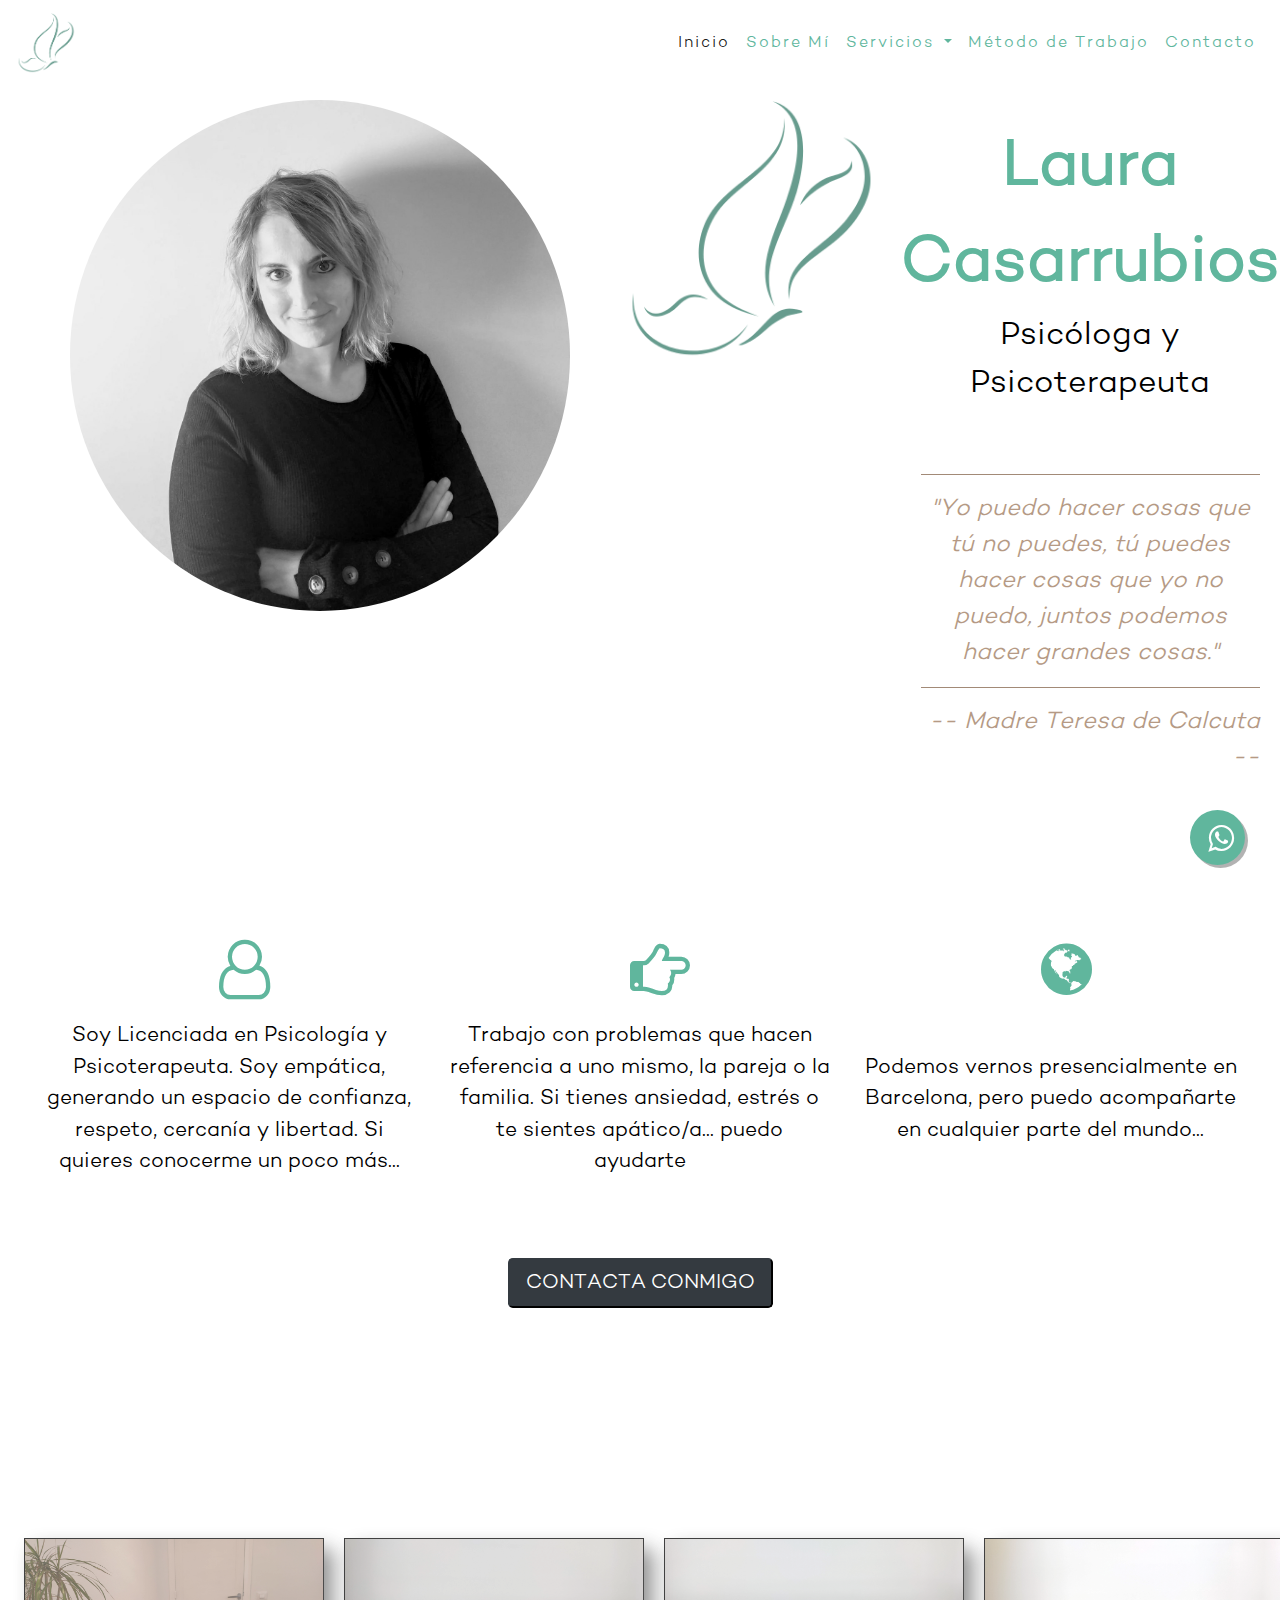
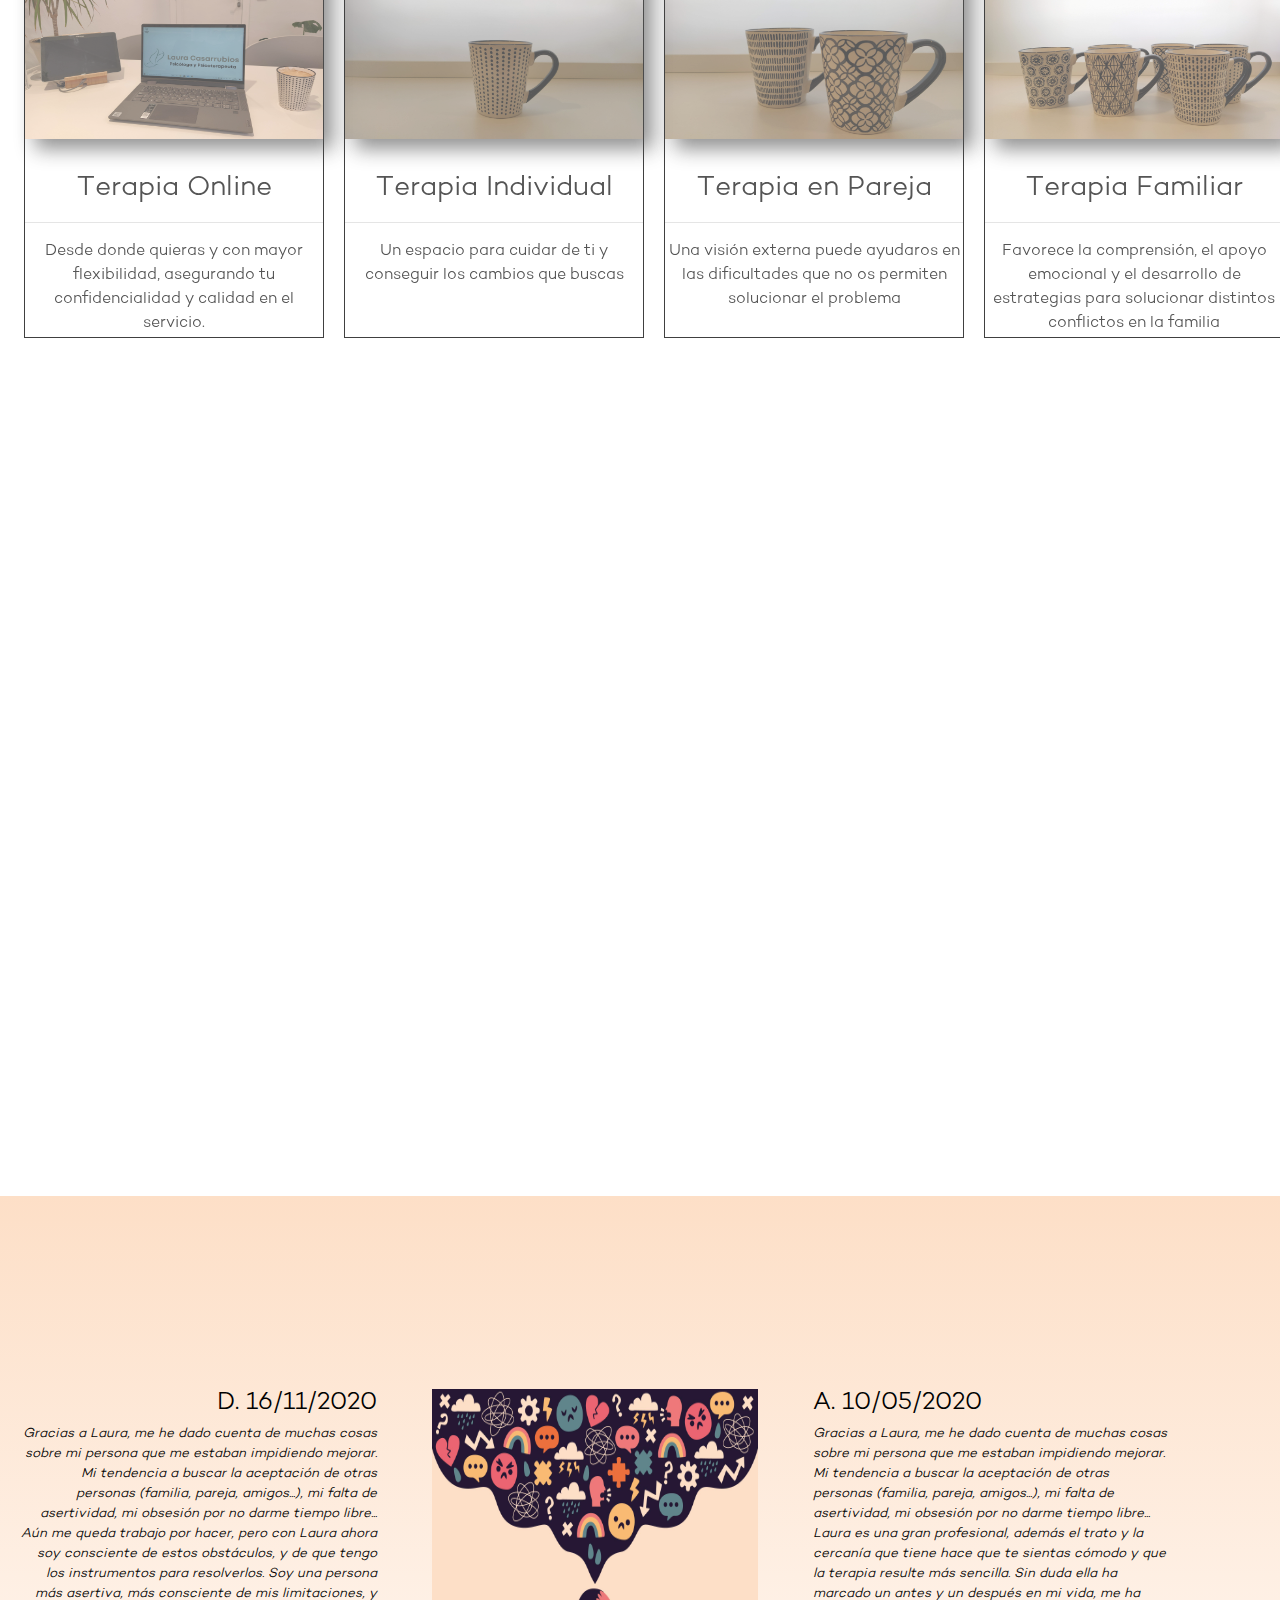
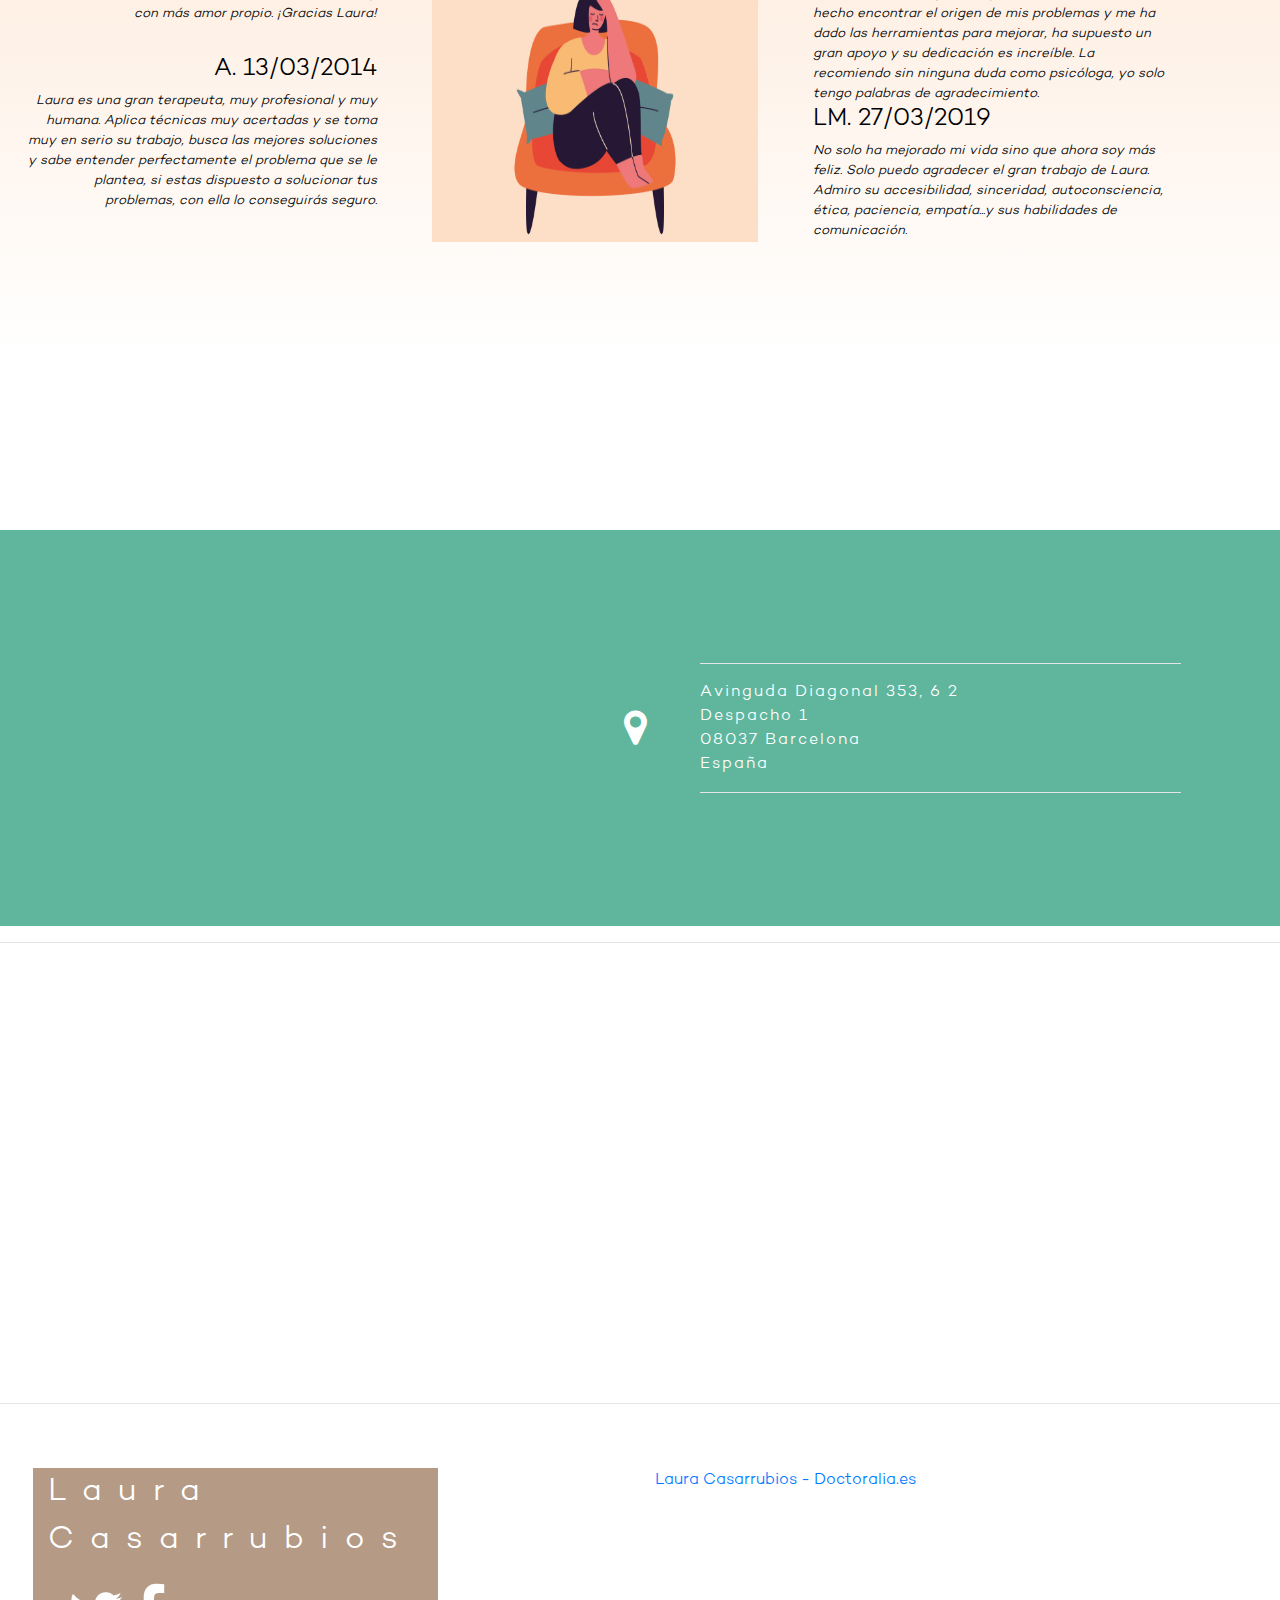
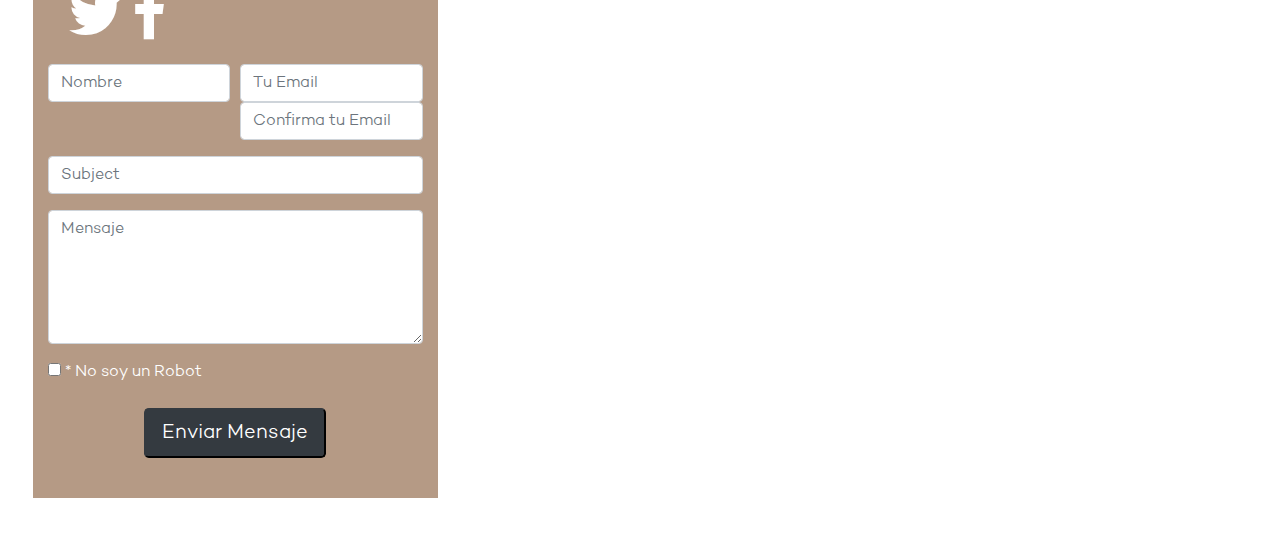
==== commit 4e7204e6: "Add files via upload" ====
--- a/index.html
+++ b/index.html
@@ -531,7 +531,7 @@
         	<!--iframe frameborder="0" scrolling="no" allowtransparency="true" data-id="pwzqynmatt" src="//www.doctoralia.es/ajax/marketing/doctor/widget/big_with_calendar/ana-porras-arnao/null?customUtm=null&amp;id=pwzqynmatt&amp;header=null&amp;content=null&amp;fullwidth=null&amp;referer=https%3A%2F%2Fanaporraspsicologia.com%2F&amp;hide_branding=true&amp;widget_position=bottom&amp;opinion=false" style="border: none; overflow: hidden; width: 100%; height: 672px;"></iframe>
            <script>!function($_x,_s,id){var js,fjs=$_x.getElementsByTagName(_s)[0];if(!$_x.getElementById(id)){js = $_x.createElement(_s);js.id = id;js.src = "//platform.docplanner.com/js/widget.js";fjs.parentNode.insertBefore(js,fjs);}}(document,"script","zl-widget-s");</script--> 
   			
-  			<!--a id="zl-url" class="zl-url" href="https://www.doctoralia.es/laura-casarrubios/psicologo-psicopedagogo/barcelona" rel="nofollow" data-zlw-doctor="laura-casarrubios" data-zlw-type="big_with_calendar" data-zlw-opinion="false" data-zlw-hide-branding="true">Laura Casarrubios - Doctoralia.es</a><script>!function($_x,_s,id){var js,fjs=$_x.getElementsByTagName(_s)[0];if(!$_x.getElementById(id)){js = $_x.createElement(_s);js.id = id;js.src = "//platform.docplanner.com/js/widget.js";fjs.parentNode.insertBefore(js,fjs);}}(document,"script","zl-widget-s");</script-->
+  			<a id="zl-url" class="zl-url" href="https://www.doctoralia.es/laura-casarrubios/psicologo-psicopedagogo/barcelona" rel="nofollow" data-zlw-doctor="laura-casarrubios" data-zlw-type="big_with_calendar" data-zlw-opinion="false" data-zlw-hide-branding="true">Laura Casarrubios - Doctoralia.es</a><script>!function($_x,_s,id){var js,fjs=$_x.getElementsByTagName(_s)[0];if(!$_x.getElementById(id)){js = $_x.createElement(_s);js.id = id;js.src = "//platform.docplanner.com/js/widget.js";fjs.parentNode.insertBefore(js,fjs);}}(document,"script","zl-widget-s");</script>
   			
         </div>
       </div>
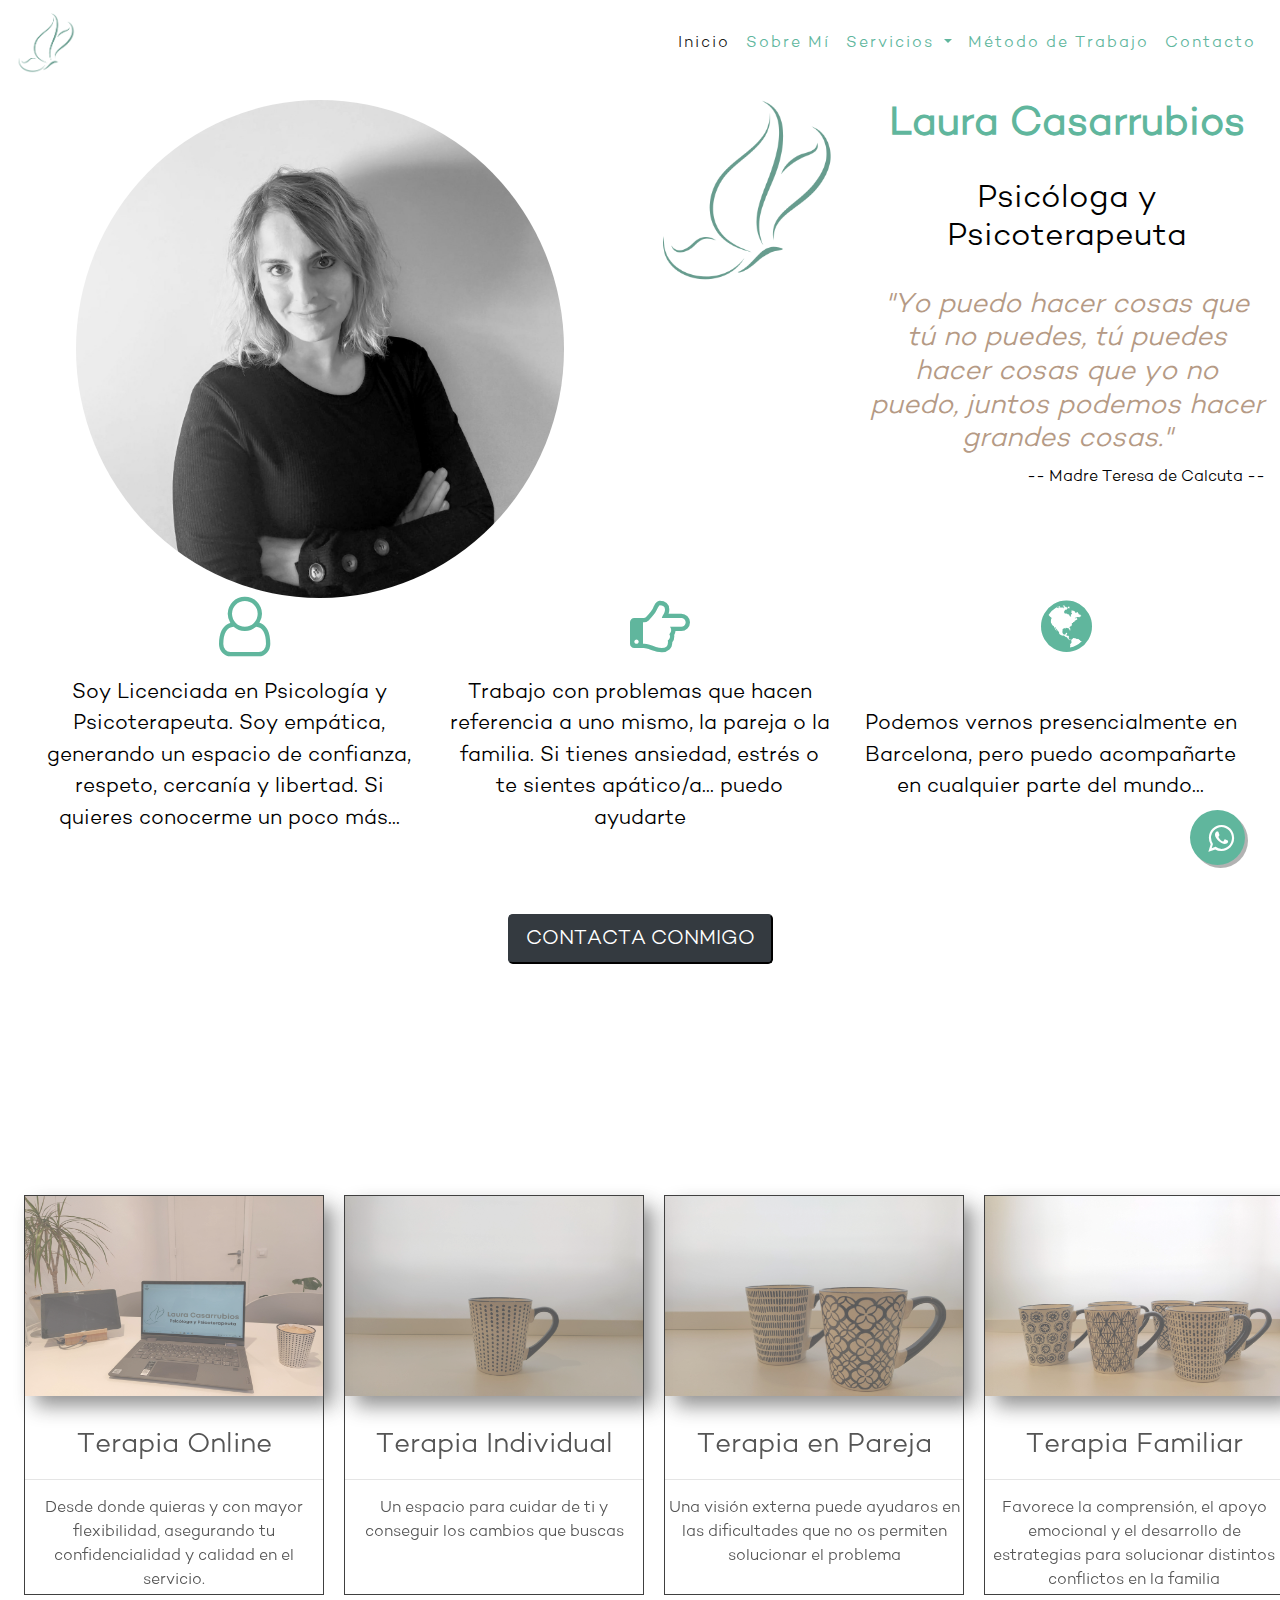
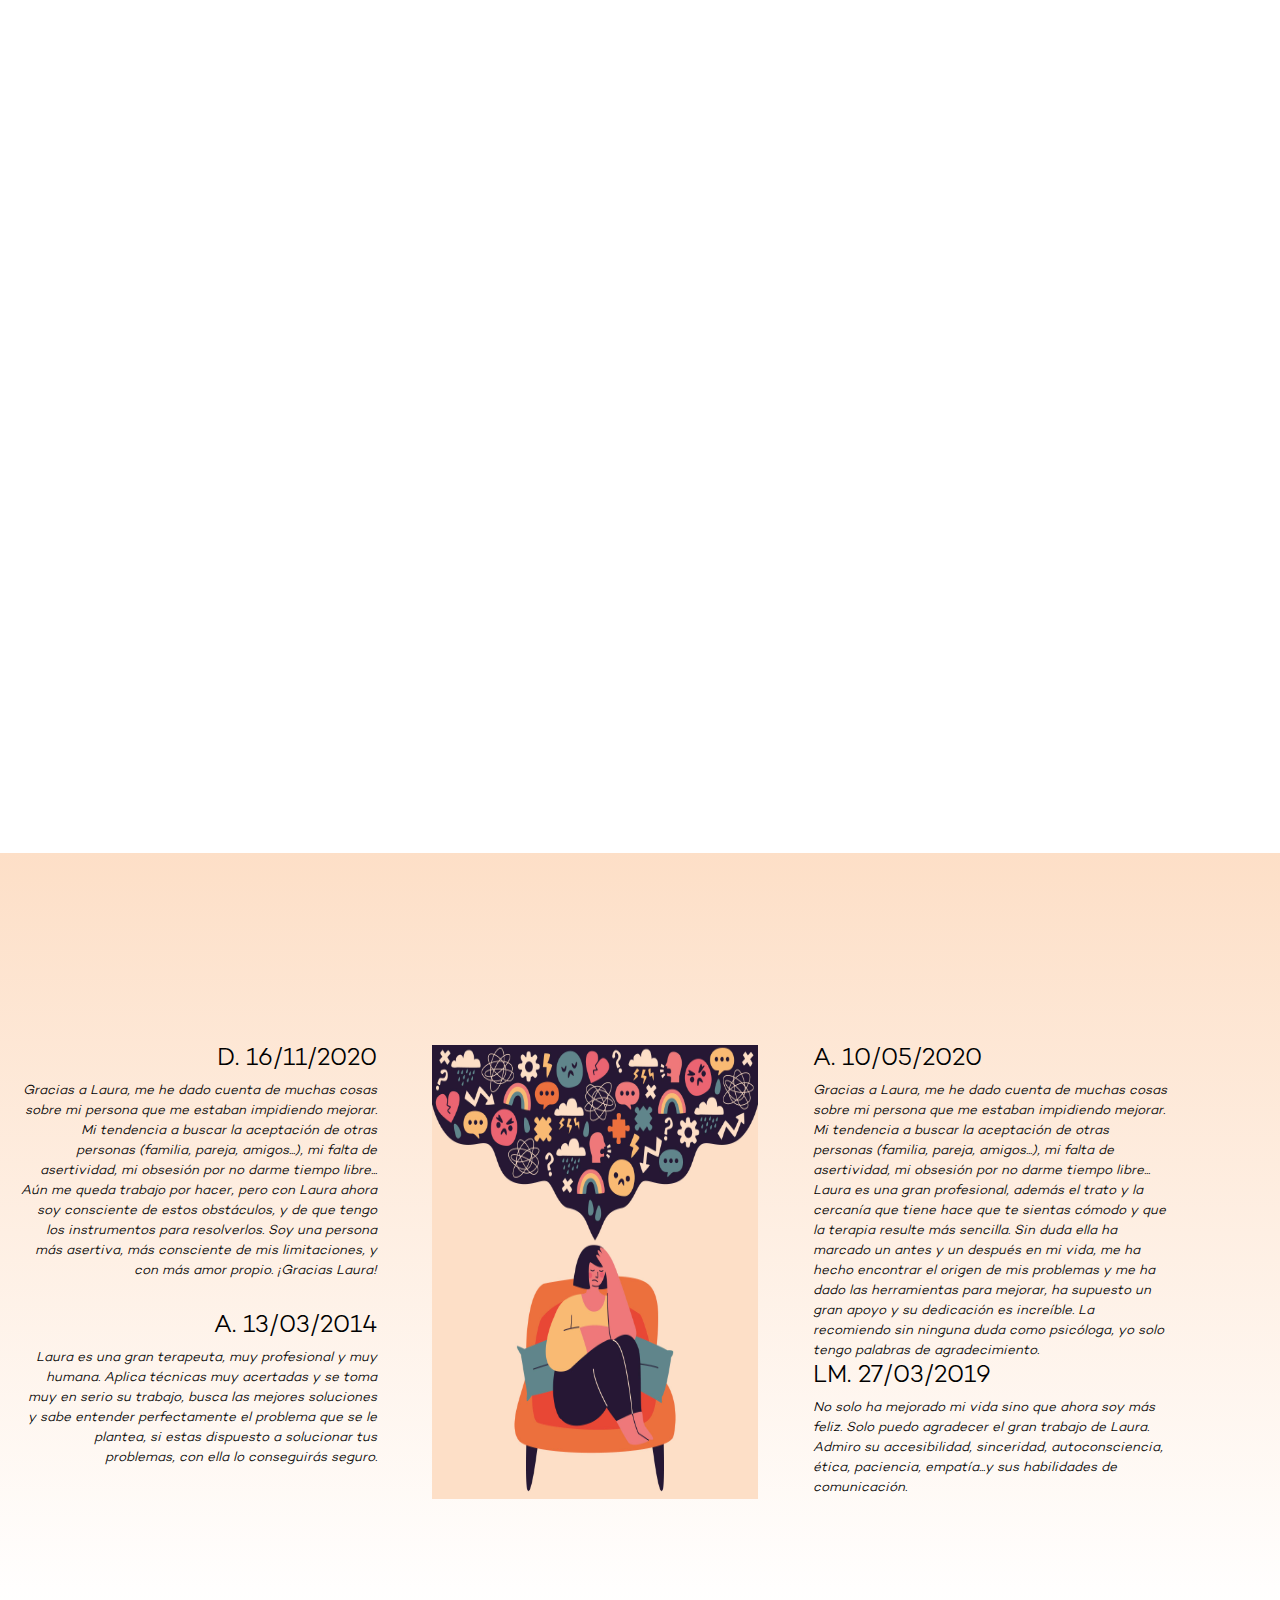
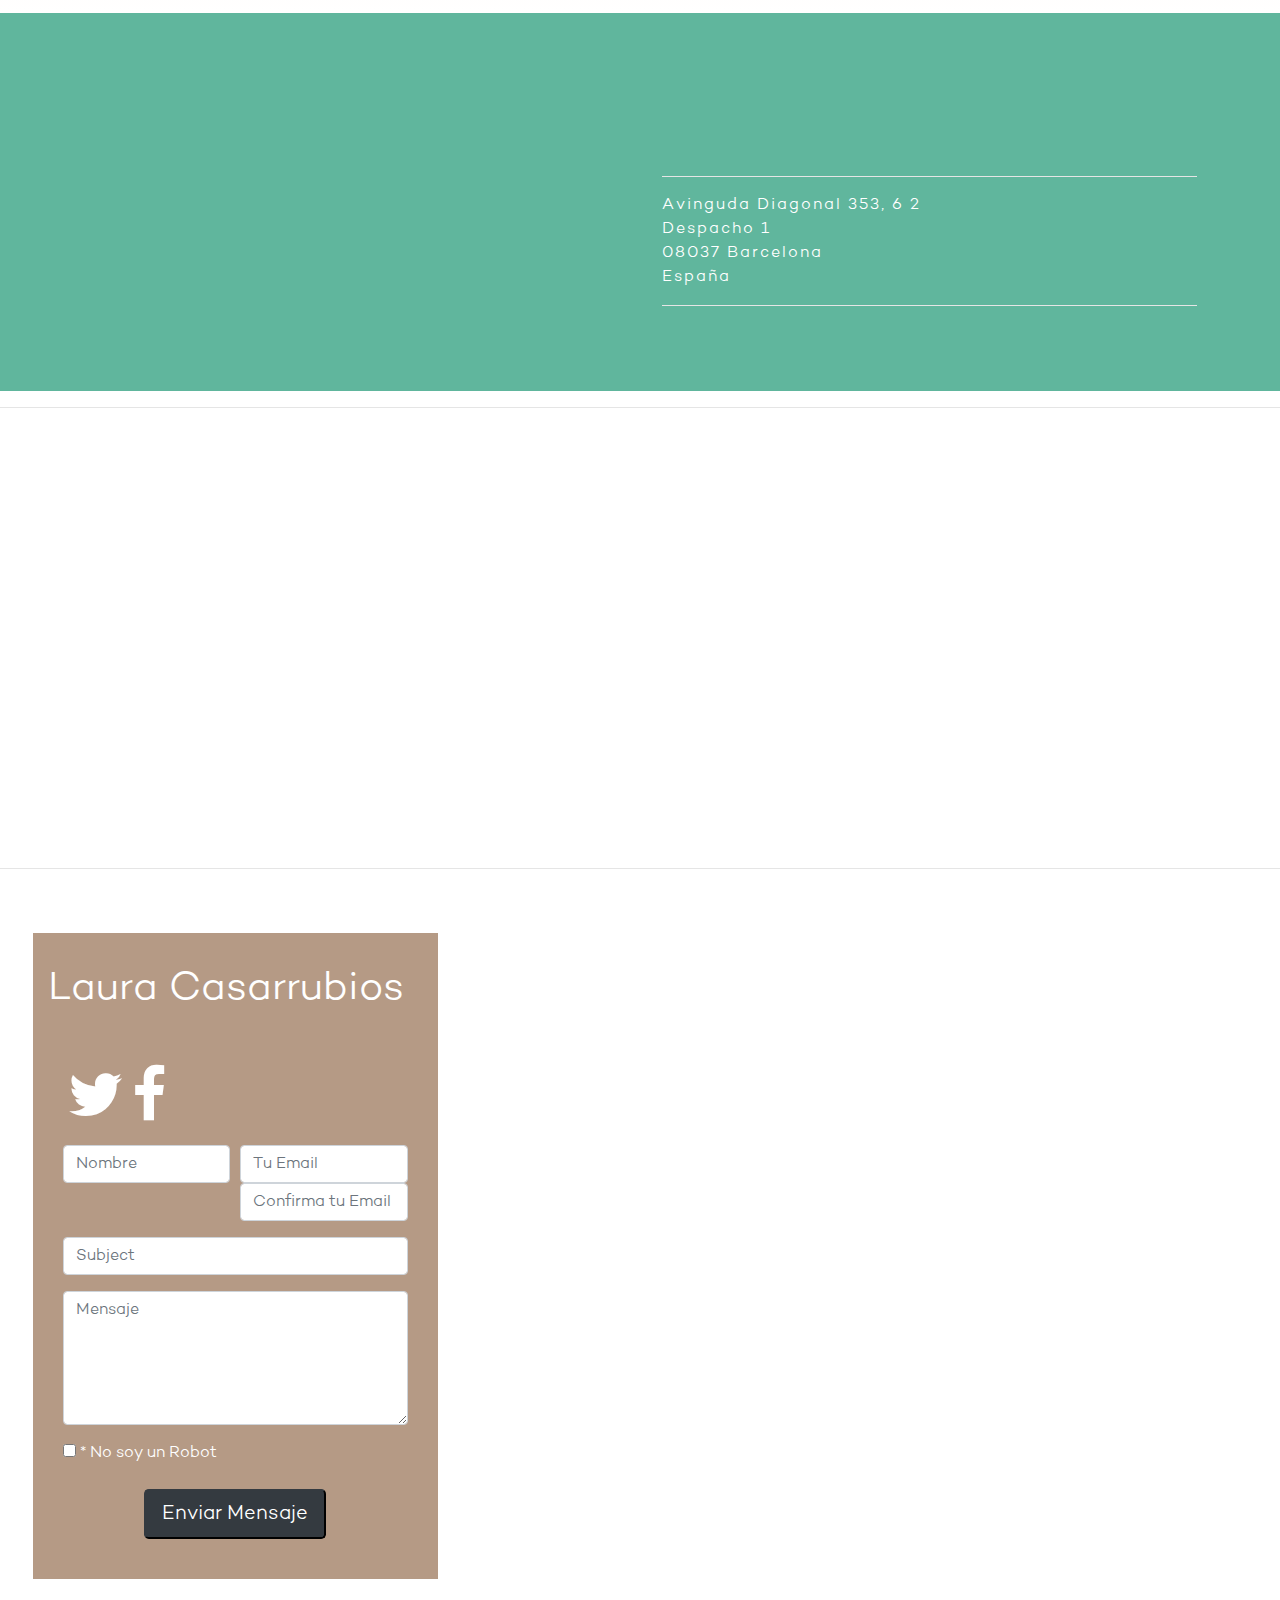
==== commit 89010d32: "Add files via upload" ====
--- a/index.html
+++ b/index.html
@@ -1,3 +1,4 @@
+
 <!DOCTYPE html PUBLIC "-//W3C//DTD XHTML 1.0 Transitional//EN" "http://www.w3.org/TR/xhtml1/DTD/xhtml1-transitional.dtd">
 <html xmlns="http://www.w3.org/1999/xhtml"><!-- InstanceBegin template="/Templates/PlantillaPrincipal.dwt" codeOutsideHTMLIsLocked="false" -->
 <head>
@@ -57,7 +58,7 @@
             </div>
       	</li>
         <li class="nav-item">
-            <a class="nav-link" href="consulta.html">     
+            <a class="nav-link" href="metodo.html">     
              M&eacute;todo de Trabajo
             </a>
             <!--div class="dropdown-menu" aria-labelledby="navbarDropdown">
@@ -100,36 +101,30 @@
     
     
     
-    <div class="container-fluid" style="padding-top:100px">
+        <div class="container-fluid" style="padding-top:100px">
         <div class="row" style="position:relative;" id="portada">
-        	<div class="col-12 col-lg-6 order-1" style="display:inline-block; text-align:center">
+        	<div class="col col-lg-6 order-1" style="display:inline-block; text-align:center">
                <div style="display:block">	
                <!--img style="position:fixed; z-index: -1; padding-left: 200px;margin-top: -50px;" src="img/circulo400.png"-->
-            	<img class="rounded-circle move" src="img/laura-casarrubios.jpg" style="max-width:500px">
+            	<img class="img-fluid rounded-circle move" src="img/laura-casarrubios.jpg" style="max-width:80%">
                <h1 style="position:relative;margin-top: -180px;margin-left: 50px; z-index:-1; display:block" class="move2" id="axis2">¿Te puedo ayudar?</h1> 
                </div>
             </div>
-           <div class="col-12 col-lg-6 order-2"  style="display:flex; align-items:center; justify-content:center">
-           			<img  class="align-self-baseline" style="max-width:260px" atl="Laura Casarrubios" src="img/logo.png">
-           <div class="text-center" style="padding:20px">
-           <!--text style="font-family:Lobster; color: #D7CABA--ee9b9b; font-size:xxx-large" >Laura Casarrubios</text-->
-           
-           <text style="color: #60b69d; font-size: 4rem; text-align: center; font-weight: bold;" >Laura Casarrubios</text>
-           <br>
-           		<text style="text-align: center; font-size:2rem">Psicóloga y Psicoterapeuta</text><br>
-                <div>
-              <div class="text-center" style="font-style:italic; color:#b59a85; text-align:center;text-align: justify; padding:20px;margin-top: 30px; background-color:transparent; font-size:1.5rem">
-  				<p style="position:relative"><hr style="background-color:#b59a85"/>
-                	"Yo puedo hacer cosas que tú no puedes, tú puedes hacer cosas que yo no puedo, juntos podemos hacer grandes cosas."
-                    <hr style="background-color:#b59a85" /> 
+            <div class="col-2 order-2 d-none d-md-block">
+            	<img  class="img-fluid align-self-baseline" style="max-width:100%" atl="Laura Casarrubios" src="img/logo.png">
+            </div>
+           <div class="col col-lg-4 order-3"  style="display:flex; align-items:center; justify-content:center">
+           			
+           		<text>
+          			<h1 style="color: #60b69d; text-align: center; font-weight: bold;" >Laura Casarrubios</h1>
+           			<br />
+                    <h2 style="text-align: center;">Psicóloga y Psicoterapeuta</h2><br>
+           			<h3 style="font-style:italic; color:#b59a85; text-align:center">
+                    	"Yo puedo hacer cosas que tú no puedes, tú puedes hacer cosas que yo no puedo, juntos podemos hacer grandes cosas."
+                	</h3>
                   <footer style="text-align:right">  -- Madre Teresa de Calcuta --  </footer>
-               </p> 
-                   
-				</div>
-                 
-                </div>     	
-				</div>               
-               </div> 
+				</text> 
+            </div> 
            	</div><!--row-->	      
            </div>
            
@@ -169,6 +164,7 @@
        		</div>
         </div>
         
+
         	
         
     <div class="row justify-content-center">
@@ -374,36 +370,42 @@
     <!--hr role="separator" /-->   
     
     <!--div class="row" style="padding-left:2rem"-->
-        	<div class="section-title" data-aos="fade-left" style="padding:3rem">
+        	<!--div class="section-title" data-aos="fade-left" style="padding:3rem">
          		 <h2>Localización</h2>
           			<p>
           	        
           			</p>
+       		</div-->
+    <!--/div-->    
+    
+  <div class="container-fluid"  style="background-color:#60b69d; padding-bottom::4rem">  
+  
+  		<div class="row" style="padding-left:2rem">
+        	<div class="section-title" data-aos="fade-left">
+         		 <h2>Localización</h2>
+          			<p>
+          			</p>
        		</div>
-    <!--/div-->    
-    
-  <div class="container-fluid"  style="background-color:#60b69d; padding:3rem">  
+        </div>
   
   	<div class="row d-flex justify-content-around align-items-center">
     
-    	<div class="col col-lg-4">
-            <div class="container-fluid">        
-               <!--iframe src="https://www.google.com/maps/embed?pb=!1m18!1m12!1m3!1d2993.270618703132!2d2.173574650038424!3d41.38992900370048!2m3!1f0!2f0!3f0!3m2!1i1024!2i768!4f13.1!3m3!1m2!1s0x12a4a2fac7782a89%3A0x71f4da6e620ce1a2!2sRonda%20de%20Sant%20Pere%2C%2040%2C%2008010%20Barcelona!5e0!3m2!1ses!2ses!4v1607807406608!5m2!1ses!2ses" 
-               width="100%" frameborder="0" style="border:0;" allowfullscreen="" aria-hidden="false" tabindex="0">
-               </iframe-->
-               <iframe src="https://www.google.com/maps/embed?pb=!1m18!1m12!1m3!1d2992.920221623321!2d2.162641714661749!3d41.397538879263145!2m3!1f0!2f0!3f0!3m2!1i1024!2i768!4f13.1!3m3!1m2!1s0x12a4a2eb33059955%3A0xee38ac50e3e9e203!2sAvenida%20Diagonal%2C%20353%2C%2008037%20Barcelona!5e0!3m2!1ses!2ses!4v1611489146618!5m2!1ses!2ses" width="400" height="300" frameborder="0" style="border:0;" allowfullscreen="" aria-hidden="false" tabindex="0"></iframe>
-			</div>  
-         </div> 
+    	<div class="col-sm-12 col-lg-4">
+            <!--div class="container-fluid"-->        
+               <!--iframe src="https://www.google.com/maps/embed?pb=!1m18!1m12!1m3!1d2992.920221623321!2d2.162641714661749!3d41.397538879263145!2m3!1f0!2f0!3f0!3m2!1i1024!2i768!4f13.1!3m3!1m2!1s0x12a4a2eb33059955%3A0xee38ac50e3e9e203!2sAvenida%20Diagonal%2C%20353%2C%2008037%20Barcelona!5e0!3m2!1ses!2ses!4v1611489146618!5m2!1ses!2ses" width="400" height="300" frameborder="0" style="border:0;" allowfullscreen="" aria-hidden="false" tabindex="0"></iframe-->
+               <iframe src="https://www.google.com/maps/embed?pb=!1m18!1m12!1m3!1d2992.920221623321!2d2.162641714661749!3d41.397538879263145!2m3!1f0!2f0!3f0!3m2!1i1024!2i768!4f13.1!3m3!1m2!1s0x12a4a2eb33059955%3A0xee38ac50e3e9e203!2sAvenida%20Diagonal%2C%20353%2C%2008037%20Barcelona!5e0!3m2!1ses!2ses!4v1611489146618!5m2!1ses!2ses" height="300" width="100%" frameborder="0" style="border:0;" allowfullscreen="" aria-hidden="false" tabindex="0"></iframe>
+			<!--/div-->  
+        </div> 
          
-		 <div class="col-6 align-items-center" style="background-color:#60b69d">
-            <!--hr style="background-color:white" /-->
-            <div class="row align-items-center">
-            	<div class="col-1">
+		 <div class="col-sm-12 col-lg-6 align-items-center" style="background-color:#60b69d">
+            <!--div class="row align-items-center"-->
+            	<!--div class="col-sm-12 col-lg-6">
                 	<i class="fa fa-map-marker" style="font-size:40px; color:white"> </i>
-                </div>
-                <div class="col" style="padding-left:60px">
+                </div-->
+                <div class="col-sm-12" style="padding-left:60px">
+
                 	<hr style="background-color:white" />
-               		<p style="top:50%;letter-spacing:2px;color:white; size:1.5rem">
+               		<p style="top:50%;letter-spacing:2px;color:white">
             	   	Avinguda Diagonal 353, 6 2 <br />
                     Despacho 1 <br />
 			    	08037 Barcelona<br />
@@ -411,27 +413,14 @@
              		</p>
                     <hr style="background-color:white" />
                 </div>
-         	</div> <!--row-->  
-            <!--hr style="background-color:white" /--> 
-    	 </div> <!--col-->
+         	<!--/div-->
+    	 </div>
   </div>
   </div>
     
      <hr role="separator" />       
    
     
-    
-   <!--div class="container-fluid bgimg-1" style="padding:4rem">
-    		<div class="row d-flex justify-content-end" style="padding:2rem; font-style:italic; text-align:center">
-        		<div class="col-8 text-center">
-        			<h2 style="bottom:200px; text-align:center">
-                    	"Debemos convertirnos en el cambio que queremos ver"
-                    </h2>
-            		<br />
-            		<footer style="text-align:right; bottom:200px; alignment-adjust:right">-- Gandhi --</footer>
-            	</div>
-       		</div>
-    </div--> 
      <section id="cta" class="cta" style="padding-top:4rem; padding-bottom:4rem">
       <div class="bgimg-4">
 
@@ -442,6 +431,7 @@
 
       </div>
     </section>
+    
     
          <hr role="separator" />       
          
@@ -452,21 +442,16 @@
     
     <!--div id="pie" class="container-fluid" style="background-color:#ee9b9b45"; marron:#e8ca95;verde:#60b69d -->
     <div class="container-fluid"  style="padding:3rem">
-      <div class="row justify-content-between">
-        <div class="col col-lg-4" style="color:white; background-color:#b59a85">
-        <!--div class="col" style="color:white; background-color:#b59a85; margin-left:2rem"-->
-        	<div style="word-spacing: 1.5;font-size:xx-large; letter-spacing:1rem; display:block" >Laura Casarrubios</div>
-            <!--div style="">
-           		 c/ Ronda de Sant Pere, 40, 08010 Barcelona<br  />
-           		 las redes sociales<br />
-            </div-->
-           <div style=""> 
+      <div class="row">
+        <div class="col col-lg-4" style="color:white; background-color:#b59a85; padding-top:2rem">
+        	<text>
+           	<h1>	Laura Casarrubios</h1>
+                <br />
+            </text>
             <span class="fa fa-twitter" style="color:white; background-color:transparent; font-size:60px"></span>
             <span class="fa fa-facebook" style="color:white; background-color:transparent; font-size:60px"></span>
-           </div>
-           
-           <!--form action="../php/contacto.php" method="post" role="form" class="php-email-form mt-4"-->
-           <form method="post" role="form" id="myForm" name="myForm">
+            <div class="col d-flex float-left">
+            <form method="post" role="form" id="myForm" name="myForm">
               <div class="form-row">
                 <div class="col-md-6 form-group">
                   <input type="text" name="nombre" class="form-control" id="nombre" required="required" placeholder="Nombre" data-rule="minlen:4" data-msg="Por favor introduce al menos 4 caracteres" />
@@ -501,40 +486,10 @@
                             <input type="text" name="noCambiar" class="text-hide" value="http://" >
                </div>
             </form>
-           
-            
-        </div>
-  		<!-- Modal -->
-            <div id="myModal" class="modal fade" role="dialog">
-              <div class="modal-dialog">
-            
-                <!-- Modal content-->
-                <div class="modal-content">
-                  <div class="modal-header">
-                    <button type="button" class="close" data-dismiss="modal">MENSAJE ENVIADO</button>
-                    <h4 class="modal-title">Gracias por su consulta</h4>
-                  </div>
-                  <div class="modal-body" id="ppp">
-                    <p>Le enviaremos respuesta lo antes posible</p>
-                   <!-- Your Download link is here<a id="download_link" target="_blank"></a>-->
-                  </div>
-                  <div class="modal-footer">
-                    <button type="button" class="btn btn-default" data-dismiss="modal">Cerrar</button>
-                  </div>
-                </div>
-            
-              </div>
-            </div>
-            
-    	<!--fin modal-->
-        <div class="col col-lg-6">
-        	<!--iframe frameborder="0" scrolling="no" allowtransparency="true" data-id="pwzqynmatt" src="//www.doctoralia.es/ajax/marketing/doctor/widget/big_with_calendar/ana-porras-arnao/null?customUtm=null&amp;id=pwzqynmatt&amp;header=null&amp;content=null&amp;fullwidth=null&amp;referer=https%3A%2F%2Fanaporraspsicologia.com%2F&amp;hide_branding=true&amp;widget_position=bottom&amp;opinion=false" style="border: none; overflow: hidden; width: 100%; height: 672px;"></iframe>
-           <script>!function($_x,_s,id){var js,fjs=$_x.getElementsByTagName(_s)[0];if(!$_x.getElementById(id)){js = $_x.createElement(_s);js.id = id;js.src = "//platform.docplanner.com/js/widget.js";fjs.parentNode.insertBefore(js,fjs);}}(document,"script","zl-widget-s");</script--> 
-  			
-  			<a id="zl-url" class="zl-url" href="https://www.doctoralia.es/laura-casarrubios/psicologo-psicopedagogo/barcelona" rel="nofollow" data-zlw-doctor="laura-casarrubios" data-zlw-type="big_with_calendar" data-zlw-opinion="false" data-zlw-hide-branding="true">Laura Casarrubios - Doctoralia.es</a><script>!function($_x,_s,id){var js,fjs=$_x.getElementsByTagName(_s)[0];if(!$_x.getElementById(id)){js = $_x.createElement(_s);js.id = id;js.src = "//platform.docplanner.com/js/widget.js";fjs.parentNode.insertBefore(js,fjs);}}(document,"script","zl-widget-s");</script>
-  			
+            </div>
         </div>
       </div>
+
     </div>
     <!--pie-->
      
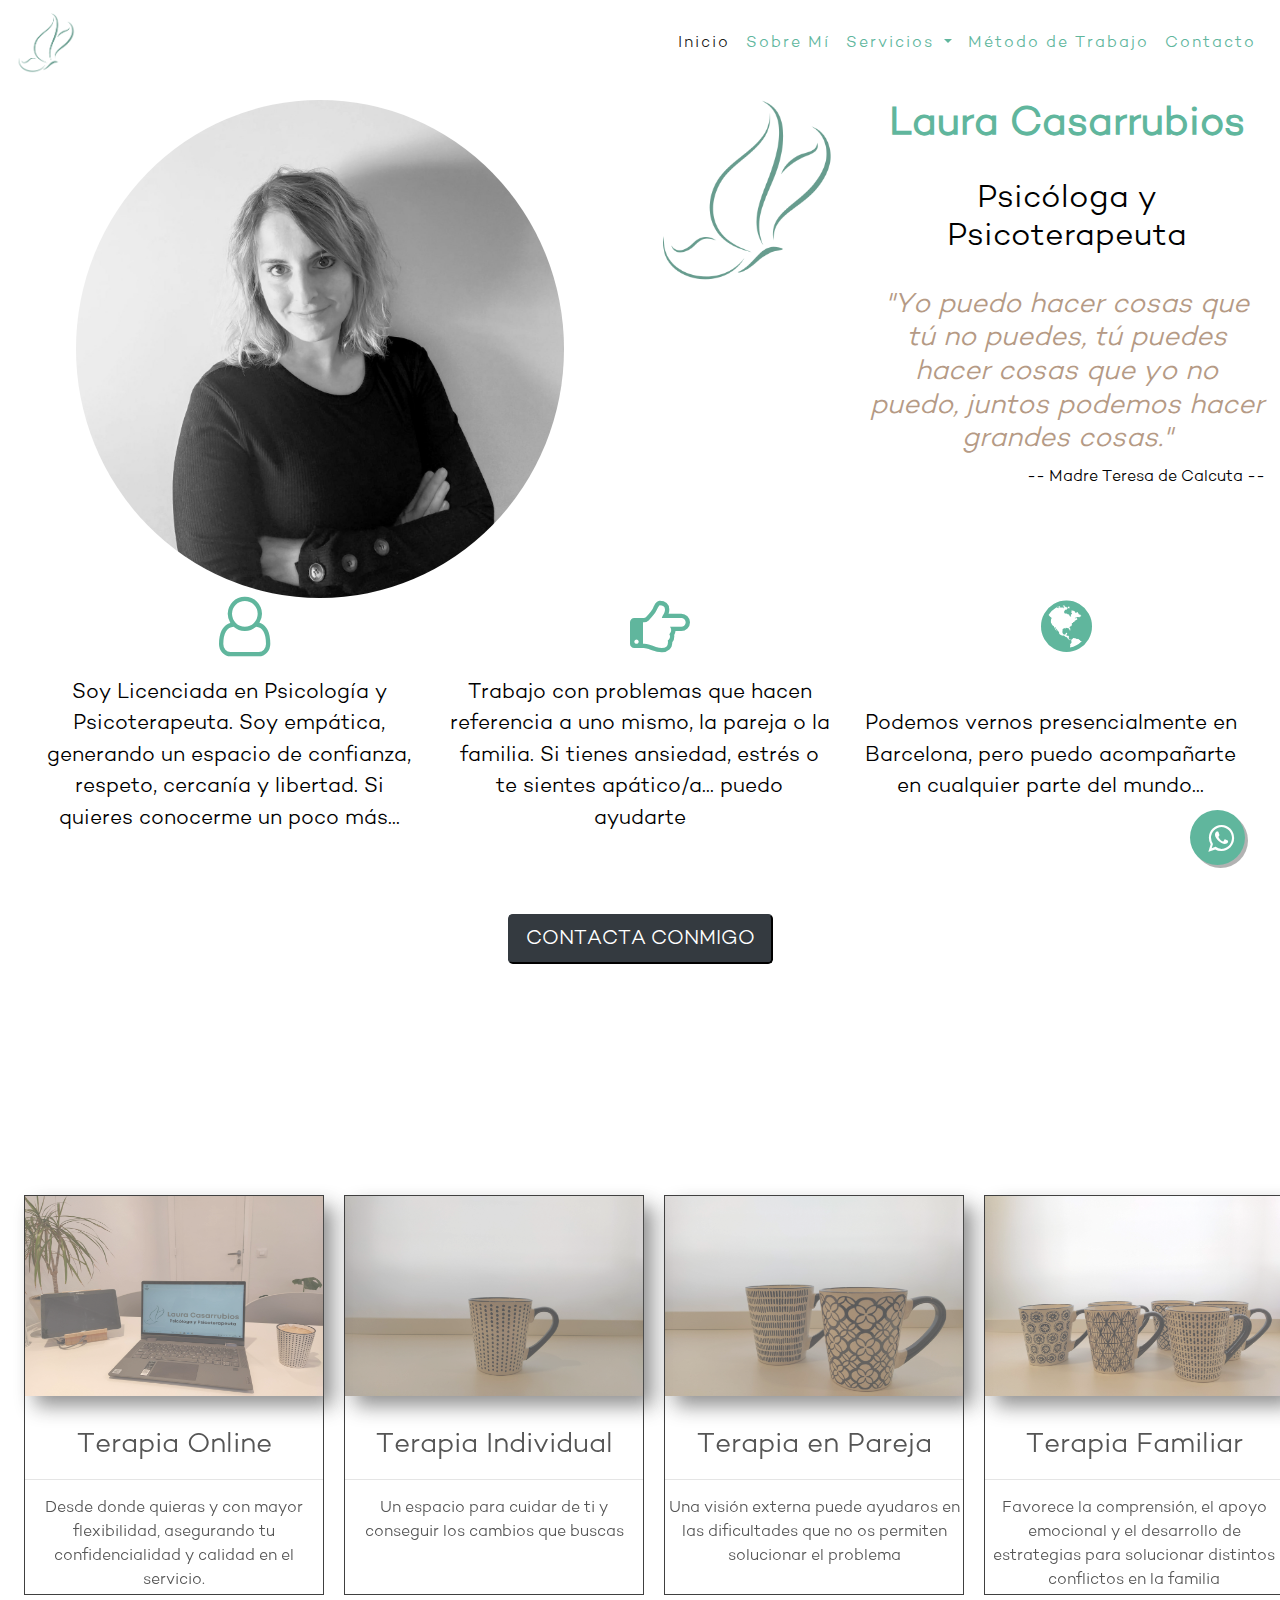
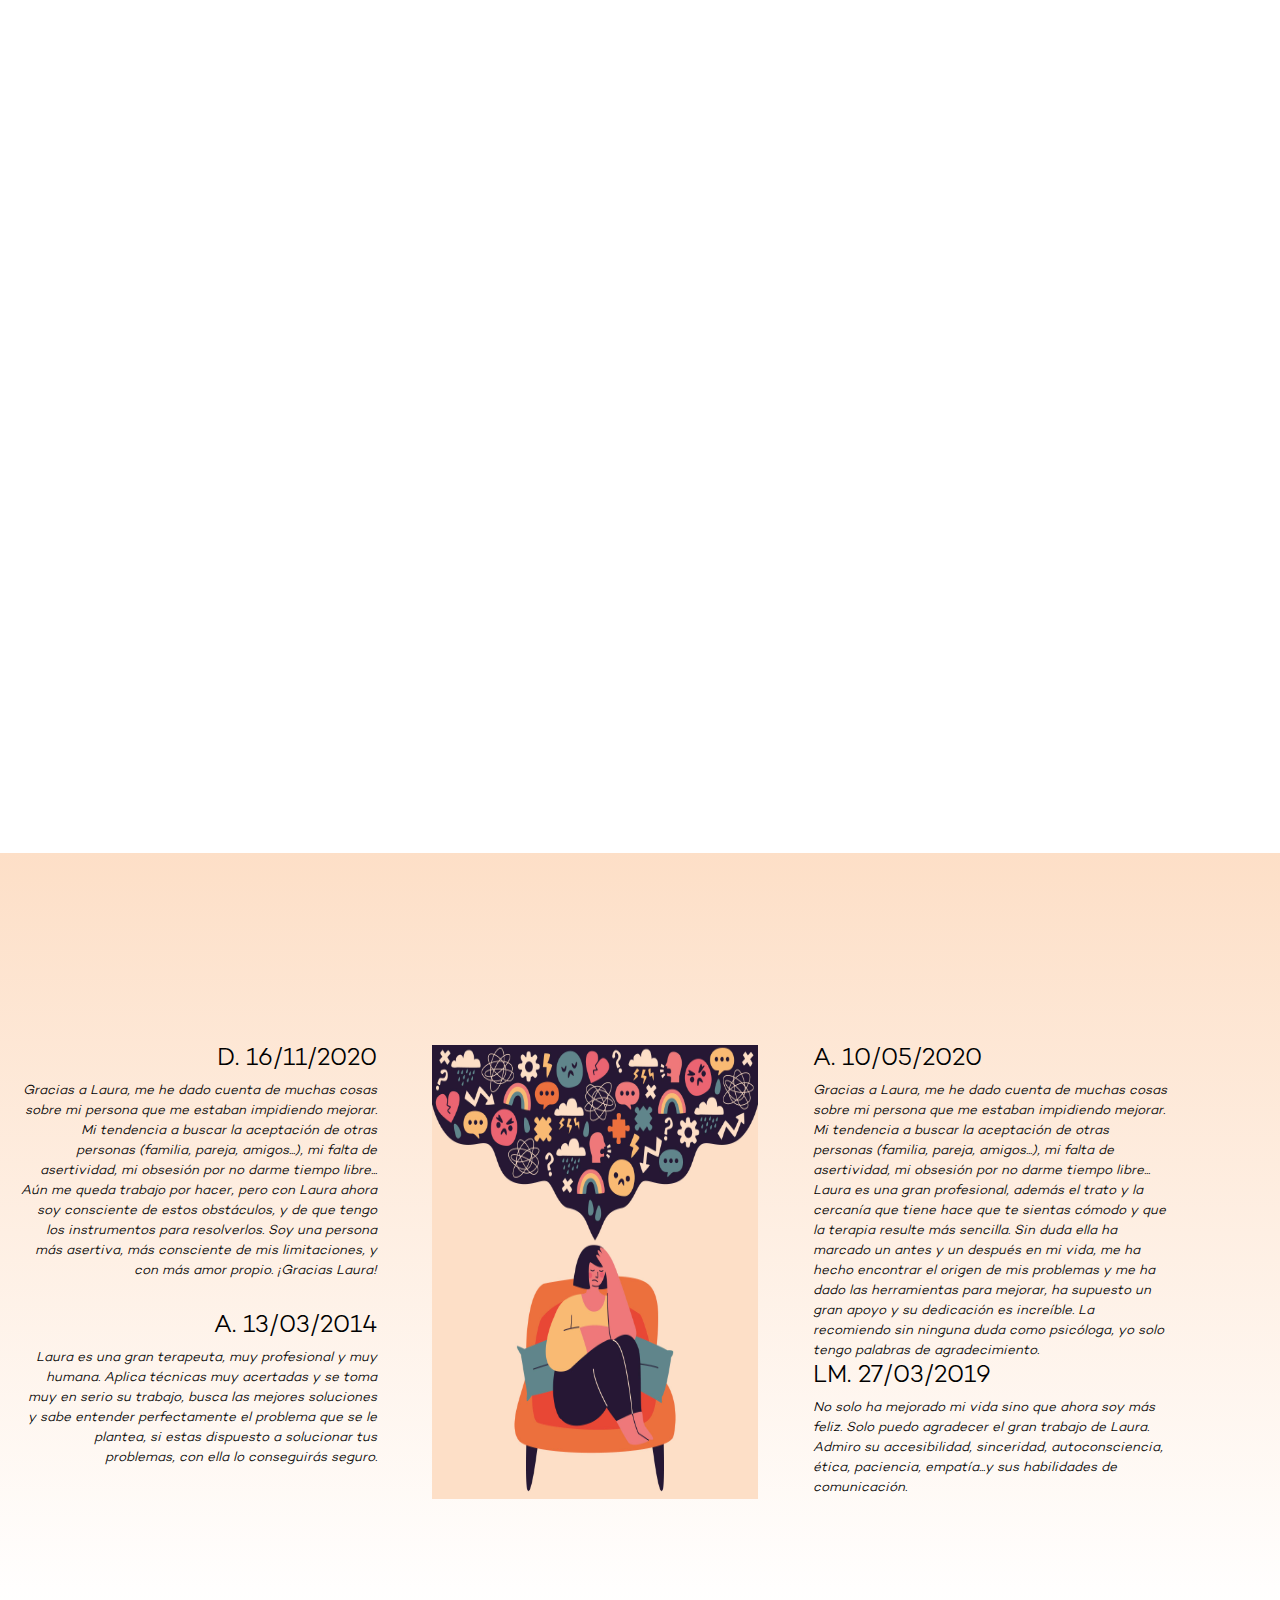
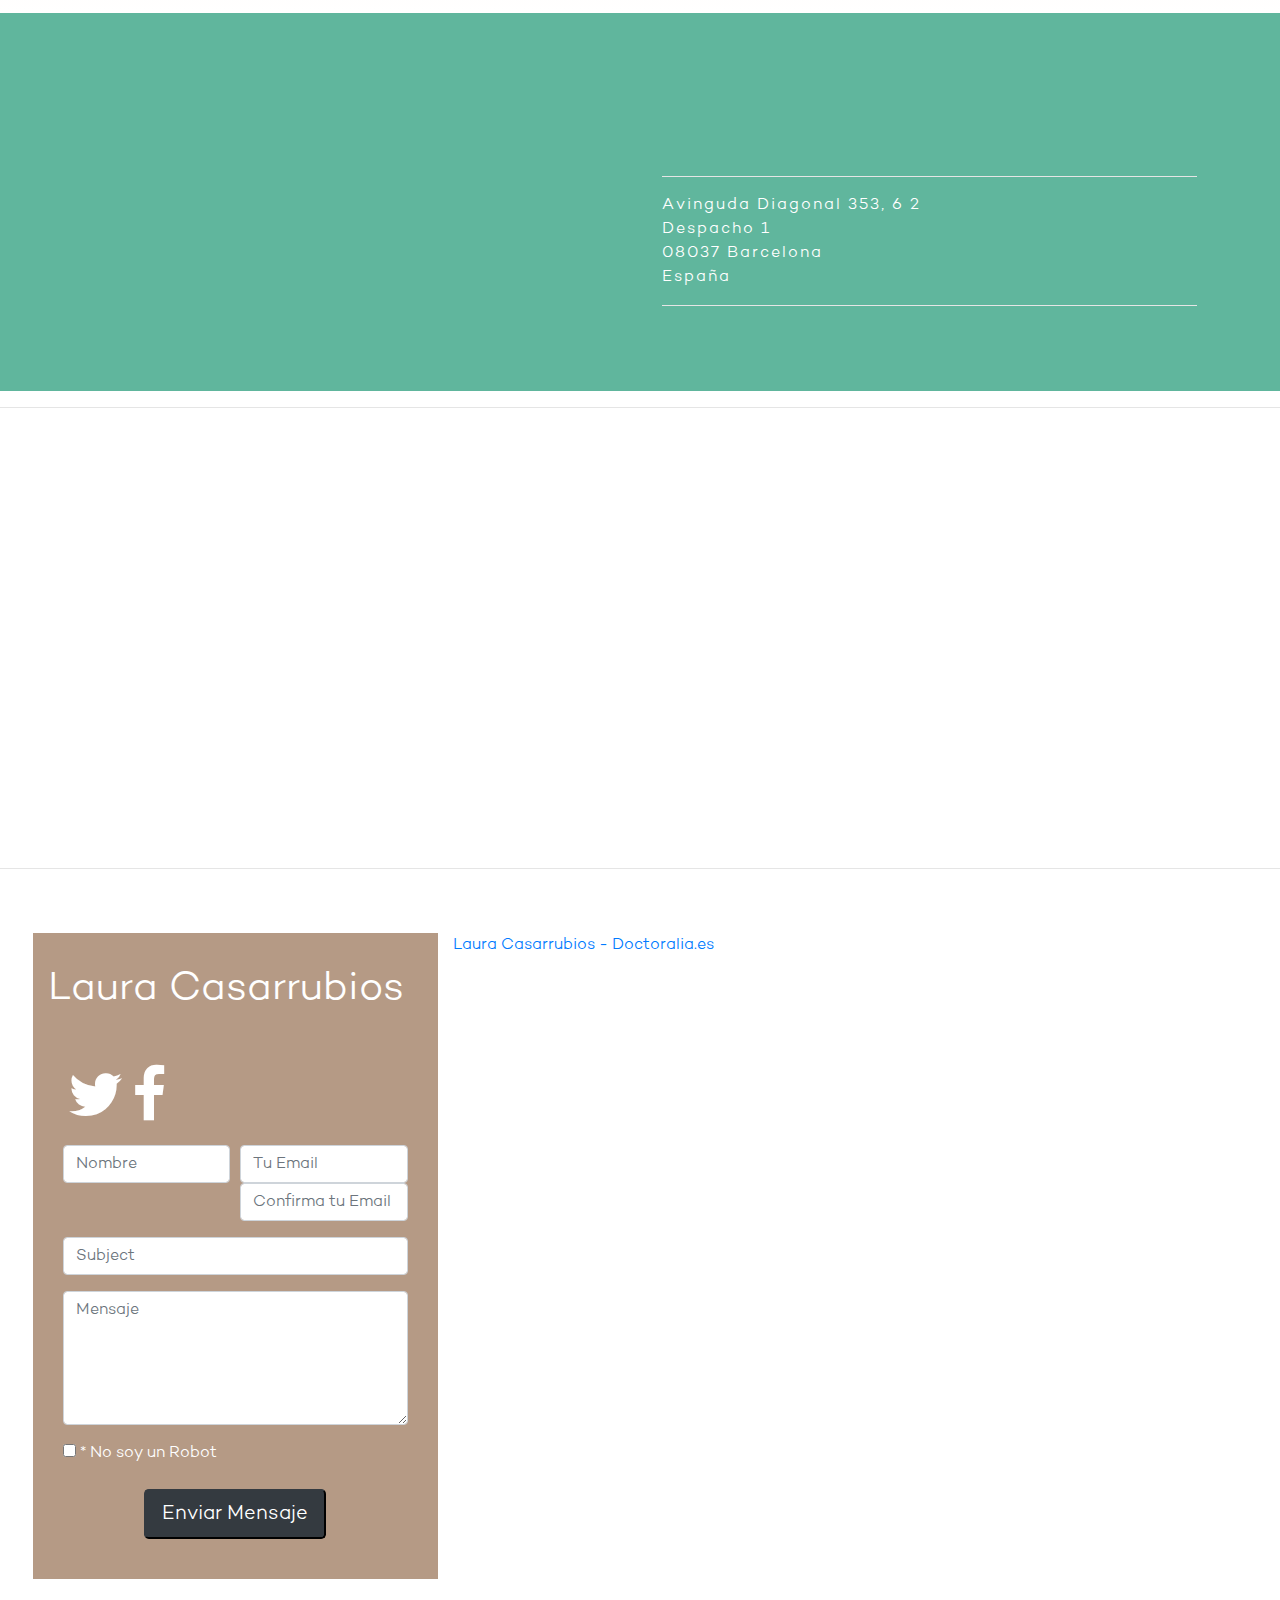
==== commit 6dd5f536: "Add files via upload" ====
--- a/index.html
+++ b/index.html
@@ -488,6 +488,15 @@
             </form>
             </div>
         </div>
+        
+        <div class="col col-lg-6">
+        	<!--iframe frameborder="0" scrolling="no" allowtransparency="true" data-id="pwzqynmatt" src="//www.doctoralia.es/ajax/marketing/doctor/widget/big_with_calendar/ana-porras-arnao/null?customUtm=null&amp;id=pwzqynmatt&amp;header=null&amp;content=null&amp;fullwidth=null&amp;referer=https%3A%2F%2Fanaporraspsicologia.com%2F&amp;hide_branding=true&amp;widget_position=bottom&amp;opinion=false" style="border: none; overflow: hidden; width: 100%; height: 672px;"></iframe>
+           <script>!function($_x,_s,id){var js,fjs=$_x.getElementsByTagName(_s)[0];if(!$_x.getElementById(id)){js = $_x.createElement(_s);js.id = id;js.src = "//platform.docplanner.com/js/widget.js";fjs.parentNode.insertBefore(js,fjs);}}(document,"script","zl-widget-s");</script--> 
+  			
+  			<a id="zl-url" class="zl-url" href="https://www.doctoralia.es/laura-casarrubios/psicologo-psicopedagogo/barcelona" rel="nofollow" data-zlw-doctor="laura-casarrubios" data-zlw-type="big_with_calendar" data-zlw-opinion="false" data-zlw-hide-branding="true">Laura Casarrubios - Doctoralia.es</a><script>!function($_x,_s,id){var js,fjs=$_x.getElementsByTagName(_s)[0];if(!$_x.getElementById(id)){js = $_x.createElement(_s);js.id = id;js.src = "//platform.docplanner.com/js/widget.js";fjs.parentNode.insertBefore(js,fjs);}}(document,"script","zl-widget-s");</script>
+  			
+        </div>
+        
       </div>
 
     </div>
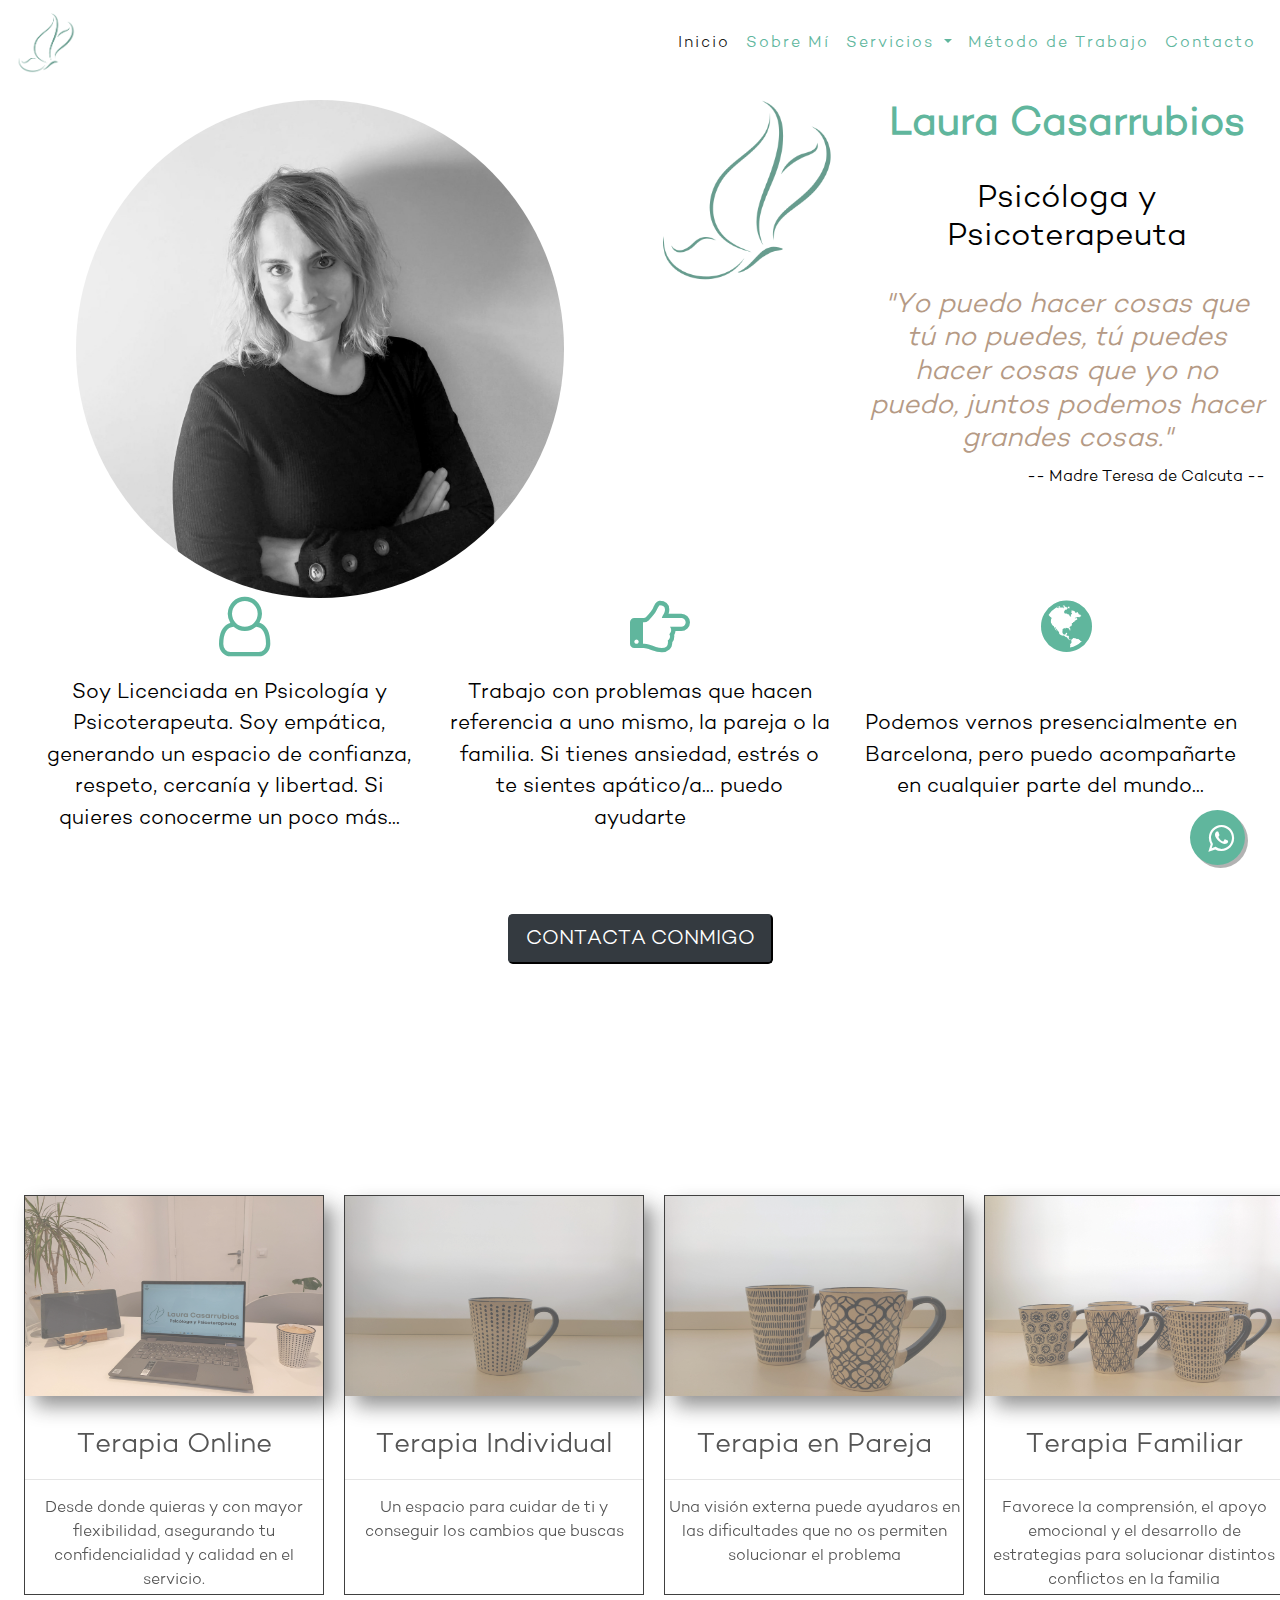
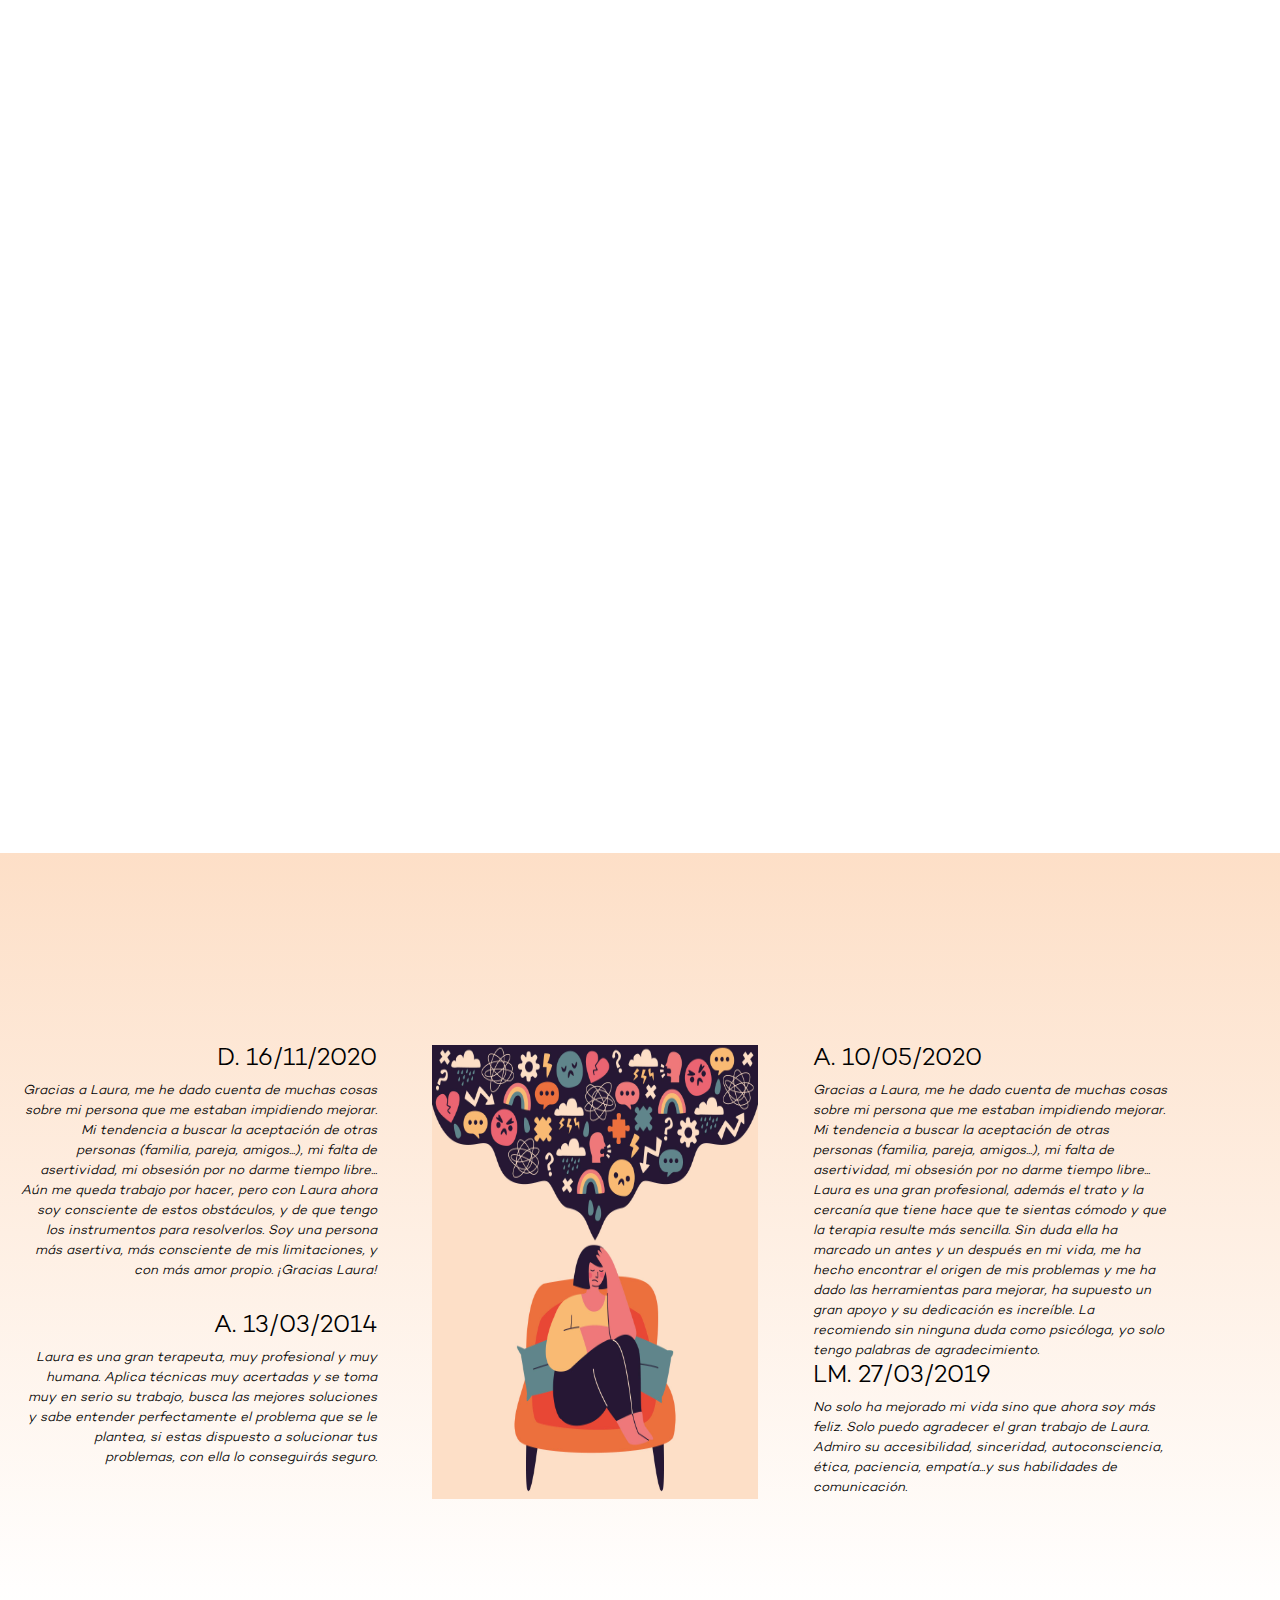
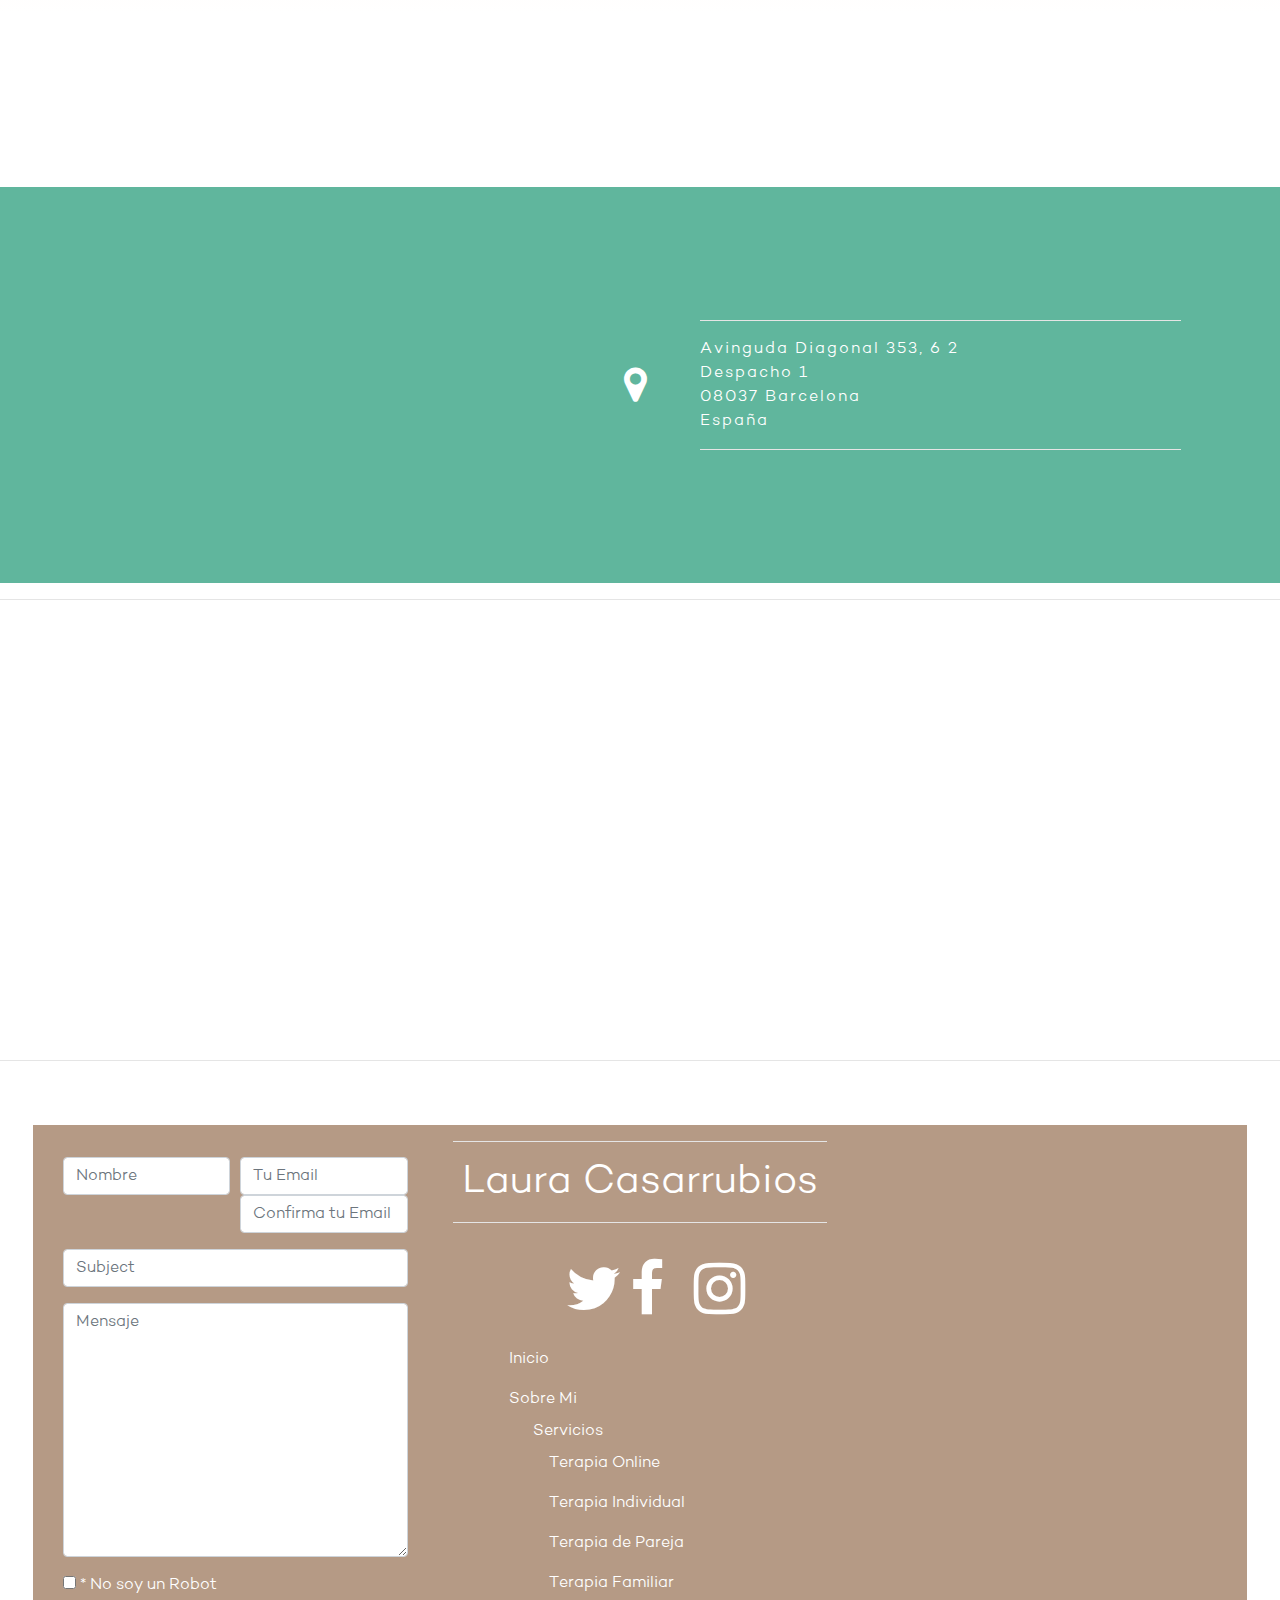
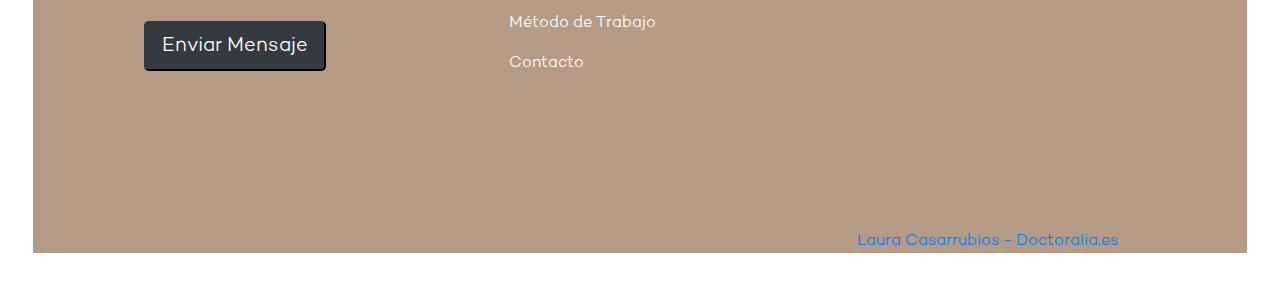
==== commit 525973e4: "Add files via upload" ====
--- a/index.html
+++ b/index.html
@@ -54,7 +54,7 @@
               <a class="dropdown-item" href="servicios.html">Terapia Online</a>
               <a class="dropdown-item" href="terapia-individual.html">Terapia Individual</a>
               <a class="dropdown-item" href="terapia-pareja.html">Terapia de Pareja</a>
-              <a class="dropdown-item" href="terapia-familiar.html">Terapia familiar</a>
+              <a class="dropdown-item" href="terapia-familiar.html">Terapia Familiar</a>
             </div>
       	</li>
         <li class="nav-item">
@@ -378,34 +378,35 @@
        		</div-->
     <!--/div-->    
     
-  <div class="container-fluid"  style="background-color:#60b69d; padding-bottom::4rem">  
-  
-  		<div class="row" style="padding-left:2rem">
-        	<div class="section-title" data-aos="fade-left">
+  <div class="section-title" data-aos="fade-left" style="padding:3rem">
          		 <h2>Localización</h2>
           			<p>
+          	        
           			</p>
-       		</div>
-        </div>
+       		</div>  
+    
+ <div class="container-fluid"  style="background-color:#60b69d; padding:3rem">  
   
   	<div class="row d-flex justify-content-around align-items-center">
     
-    	<div class="col-sm-12 col-lg-4">
-            <!--div class="container-fluid"-->        
-               <!--iframe src="https://www.google.com/maps/embed?pb=!1m18!1m12!1m3!1d2992.920221623321!2d2.162641714661749!3d41.397538879263145!2m3!1f0!2f0!3f0!3m2!1i1024!2i768!4f13.1!3m3!1m2!1s0x12a4a2eb33059955%3A0xee38ac50e3e9e203!2sAvenida%20Diagonal%2C%20353%2C%2008037%20Barcelona!5e0!3m2!1ses!2ses!4v1611489146618!5m2!1ses!2ses" width="400" height="300" frameborder="0" style="border:0;" allowfullscreen="" aria-hidden="false" tabindex="0"></iframe-->
-               <iframe src="https://www.google.com/maps/embed?pb=!1m18!1m12!1m3!1d2992.920221623321!2d2.162641714661749!3d41.397538879263145!2m3!1f0!2f0!3f0!3m2!1i1024!2i768!4f13.1!3m3!1m2!1s0x12a4a2eb33059955%3A0xee38ac50e3e9e203!2sAvenida%20Diagonal%2C%20353%2C%2008037%20Barcelona!5e0!3m2!1ses!2ses!4v1611489146618!5m2!1ses!2ses" height="300" width="100%" frameborder="0" style="border:0;" allowfullscreen="" aria-hidden="false" tabindex="0"></iframe>
-			<!--/div-->  
-        </div> 
+    	<div class="col col-lg-4">
+            <div class="container-fluid">        
+               <!--iframe src="https://www.google.com/maps/embed?pb=!1m18!1m12!1m3!1d2993.270618703132!2d2.173574650038424!3d41.38992900370048!2m3!1f0!2f0!3f0!3m2!1i1024!2i768!4f13.1!3m3!1m2!1s0x12a4a2fac7782a89%3A0x71f4da6e620ce1a2!2sRonda%20de%20Sant%20Pere%2C%2040%2C%2008010%20Barcelona!5e0!3m2!1ses!2ses!4v1607807406608!5m2!1ses!2ses" 
+               width="100%" frameborder="0" style="border:0;" allowfullscreen="" aria-hidden="false" tabindex="0">
+               </iframe-->
+               <iframe src="https://www.google.com/maps/embed?pb=!1m18!1m12!1m3!1d2992.920221623321!2d2.162641714661749!3d41.397538879263145!2m3!1f0!2f0!3f0!3m2!1i1024!2i768!4f13.1!3m3!1m2!1s0x12a4a2eb33059955%3A0xee38ac50e3e9e203!2sAvenida%20Diagonal%2C%20353%2C%2008037%20Barcelona!5e0!3m2!1ses!2ses!4v1611489146618!5m2!1ses!2ses" width="400" height="300" frameborder="0" style="border:0;" allowfullscreen="" aria-hidden="false" tabindex="0"></iframe>
+			</div>  
+         </div> 
          
-		 <div class="col-sm-12 col-lg-6 align-items-center" style="background-color:#60b69d">
-            <!--div class="row align-items-center"-->
-            	<!--div class="col-sm-12 col-lg-6">
+		 <div class="col-6 align-items-center" style="background-color:#60b69d">
+            <!--hr style="background-color:white" /-->
+            <div class="row align-items-center">
+            	<div class="col-1">
                 	<i class="fa fa-map-marker" style="font-size:40px; color:white"> </i>
-                </div-->
-                <div class="col-sm-12" style="padding-left:60px">
-
+                </div>
+                <div class="col" style="padding-left:60px">
                 	<hr style="background-color:white" />
-               		<p style="top:50%;letter-spacing:2px;color:white">
+               		<p style="top:50%;letter-spacing:2px;color:white; size:1.5rem">
             	   	Avinguda Diagonal 353, 6 2 <br />
                     Despacho 1 <br />
 			    	08037 Barcelona<br />
@@ -413,8 +414,9 @@
              		</p>
                     <hr style="background-color:white" />
                 </div>
-         	<!--/div-->
-    	 </div>
+         	</div> <!--row-->  
+            <!--hr style="background-color:white" /--> 
+    	 </div> <!--col-->
   </div>
   </div>
     
@@ -444,12 +446,7 @@
     <div class="container-fluid"  style="padding:3rem">
       <div class="row">
         <div class="col col-lg-4" style="color:white; background-color:#b59a85; padding-top:2rem">
-        	<text>
-           	<h1>	Laura Casarrubios</h1>
-                <br />
-            </text>
-            <span class="fa fa-twitter" style="color:white; background-color:transparent; font-size:60px"></span>
-            <span class="fa fa-facebook" style="color:white; background-color:transparent; font-size:60px"></span>
+                  
             <div class="col d-flex float-left">
             <form method="post" role="form" id="myForm" name="myForm">
               <div class="form-row">
@@ -467,7 +464,7 @@
                 <div class="validate"></div>
               </div>
               <div class="form-group">
-                <textarea class="form-control" name="mensaje" id="mensaje" rows="5" required="required" data-rule="required" reqdata-msg="Por favor introduce tu consulta" placeholder="Mensaje"></textarea>
+                <textarea class="form-control" name="mensaje" id="mensaje" rows="10" required="required" data-rule="required" reqdata-msg="Por favor introduce tu consulta" placeholder="Mensaje"></textarea>
                 <div class="validate"></div>
               </div>
               <div class="form-group">
@@ -489,9 +486,38 @@
             </div>
         </div>
         
-        <div class="col col-lg-6">
-        	<!--iframe frameborder="0" scrolling="no" allowtransparency="true" data-id="pwzqynmatt" src="//www.doctoralia.es/ajax/marketing/doctor/widget/big_with_calendar/ana-porras-arnao/null?customUtm=null&amp;id=pwzqynmatt&amp;header=null&amp;content=null&amp;fullwidth=null&amp;referer=https%3A%2F%2Fanaporraspsicologia.com%2F&amp;hide_branding=true&amp;widget_position=bottom&amp;opinion=false" style="border: none; overflow: hidden; width: 100%; height: 672px;"></iframe>
-           <script>!function($_x,_s,id){var js,fjs=$_x.getElementsByTagName(_s)[0];if(!$_x.getElementById(id)){js = $_x.createElement(_s);js.id = id;js.src = "//platform.docplanner.com/js/widget.js";fjs.parentNode.insertBefore(js,fjs);}}(document,"script","zl-widget-s");</script--> 
+        <div class="col col-lg-4" style="color:white; background-color:#b59a85">
+        	<div class="row-cols-1" style="text-align:center">
+            <text>
+                <hr style="background-color:white">
+           	<h1>	Laura Casarrubios</h1>
+                <hr style="background-color:white">
+            </text>
+            </div>
+            <div class="row-cols-1" style="text-align:center">
+            <span class="fa fa-twitter" style="color:white; background-color:transparent; font-size:60px"></span>
+            <span class="fa fa-facebook" style="color:white; background-color:transparent; font-size:60px"></span>
+            <span class="fa fa-instagram" style="color:white; background-color:transparent; font-size:60px"></span>
+            </div>
+            <div class="row-cols-1" style="color:white">
+            	<ul style="list-style:none">
+	          	    <li><a href="inicio.html" class="nav-link" style="color:white">Inicio</a></li>
+                    <li><a href="Laura-Casarrubios.html" class="nav-link" style="color:white">Sobre Mi</a></li>
+	          	    <ul style="list-style:none">Servicios
+                    	<li><a href="servicios.html" class="nav-link" style="color:white">Terapia Online</a></li>
+                        <li><a href="terapia-individual.html" class="nav-link" style="color:white">Terapia Individual</a></li>
+                        <li><a href="terapia-pareja.html" class="nav-link" style="color:white">Terapia de Pareja</a></li>
+                        <li><a href="terapia-familiar.html" class="nav-link" style="color:white">Terapia Familiar</a></li>                        
+                    </ul>
+	          	    <li><a href="metodo.html" class="nav-link" style="color:white">M&eacute;todo de Trabajo</a></li>
+                	<li><a href="contacto.html" class="nav-link" style="color:white">Contacto</a></li>
+	             	</ul>
+            </div>
+        </div>
+        
+        <div class="col col-lg-4 order-2" style="color:white; background-color:#b59a85; padding-top:2rem">
+        	<iframe frameborder="0" scrolling="no" allowtransparency="true" data-id="pwzqynmatt" src="//www.doctoralia.es/ajax/marketing/doctor/widget/big_with_calendar/ana-porras-arnao/null?customUtm=null&amp;id=pwzqynmatt&amp;header=null&amp;content=null&amp;fullwidth=null&amp;referer=https%3A%2F%2Fanaporraspsicologia.com%2F&amp;hide_branding=true&amp;widget_position=bottom&amp;opinion=false" style="border: none; overflow: hidden; width: 100%; height: 672px;"></iframe>
+           <script>!function($_x,_s,id){var js,fjs=$_x.getElementsByTagName(_s)[0];if(!$_x.getElementById(id)){js = $_x.createElement(_s);js.id = id;js.src = "//platform.docplanner.com/js/widget.js";fjs.parentNode.insertBefore(js,fjs);}}(document,"script","zl-widget-s");</script> 
   			
   			<a id="zl-url" class="zl-url" href="https://www.doctoralia.es/laura-casarrubios/psicologo-psicopedagogo/barcelona" rel="nofollow" data-zlw-doctor="laura-casarrubios" data-zlw-type="big_with_calendar" data-zlw-opinion="false" data-zlw-hide-branding="true">Laura Casarrubios - Doctoralia.es</a><script>!function($_x,_s,id){var js,fjs=$_x.getElementsByTagName(_s)[0];if(!$_x.getElementById(id)){js = $_x.createElement(_s);js.id = id;js.src = "//platform.docplanner.com/js/widget.js";fjs.parentNode.insertBefore(js,fjs);}}(document,"script","zl-widget-s");</script>
   			
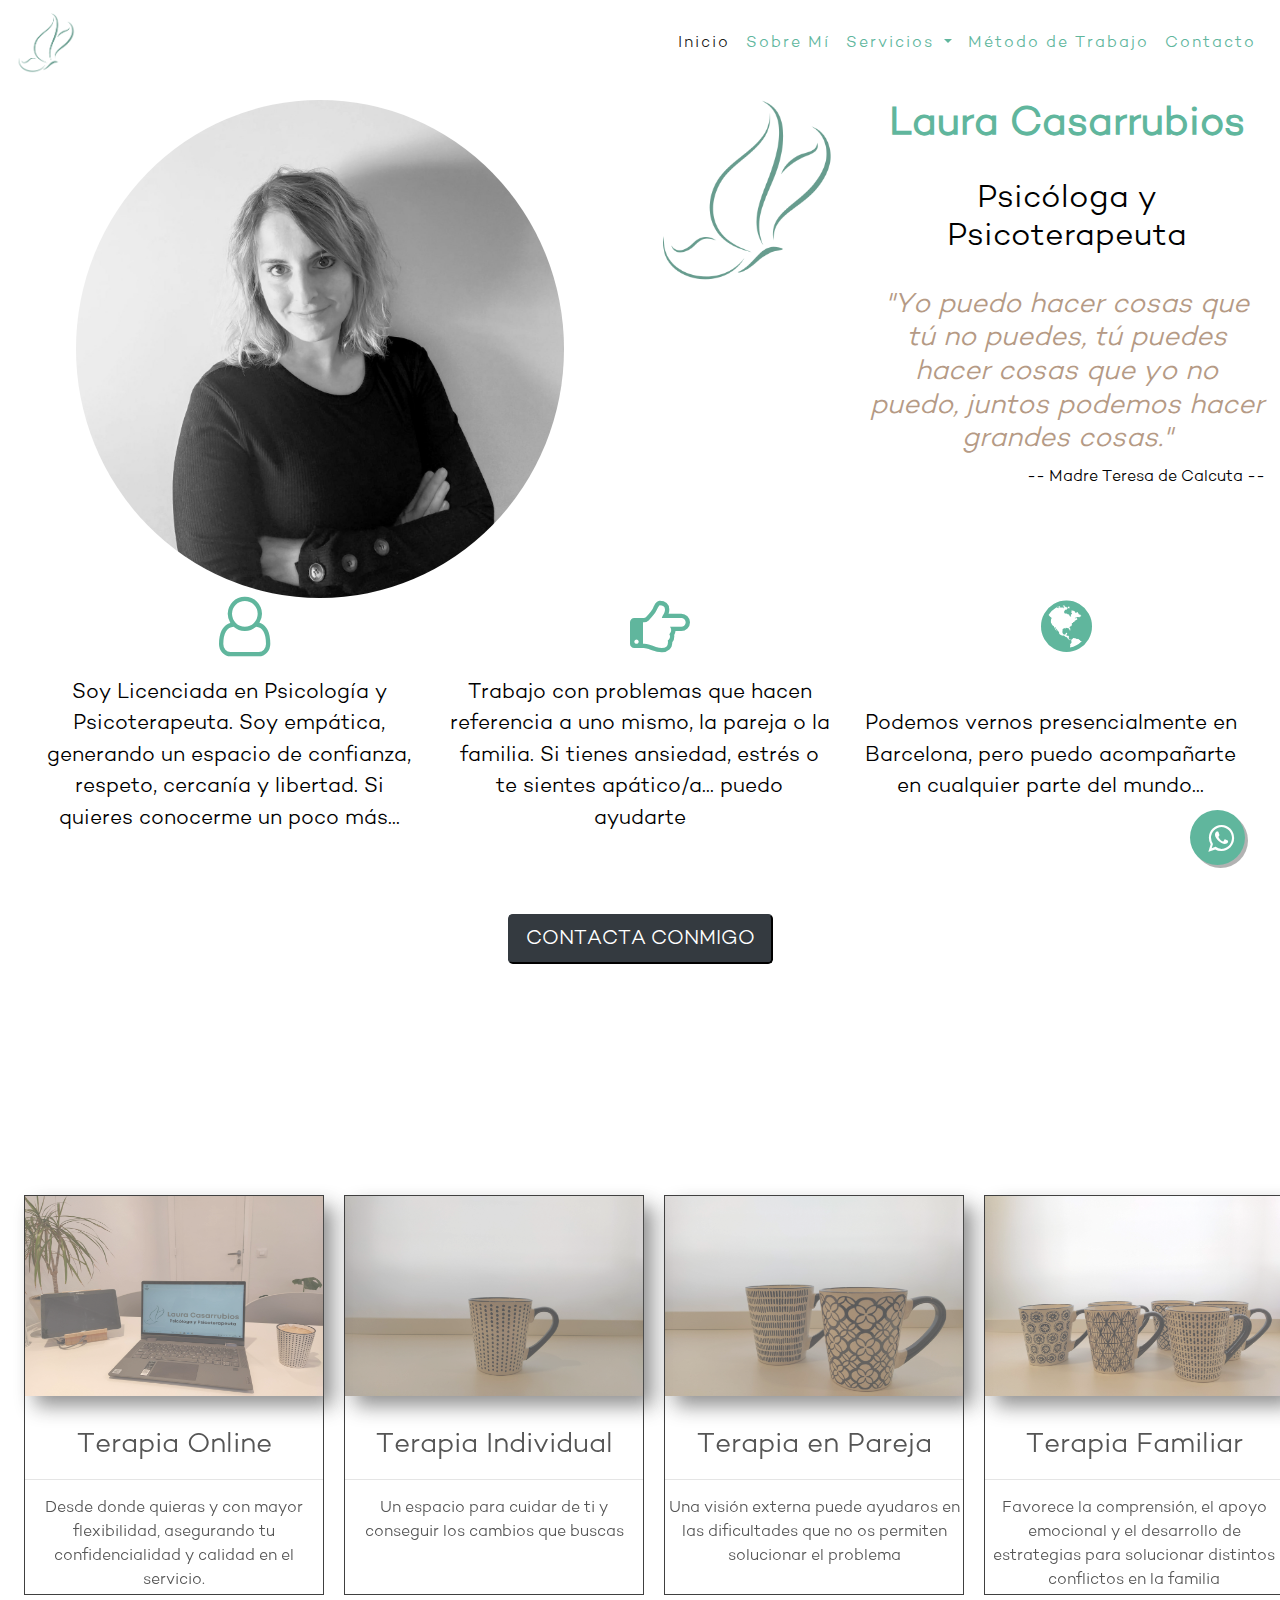
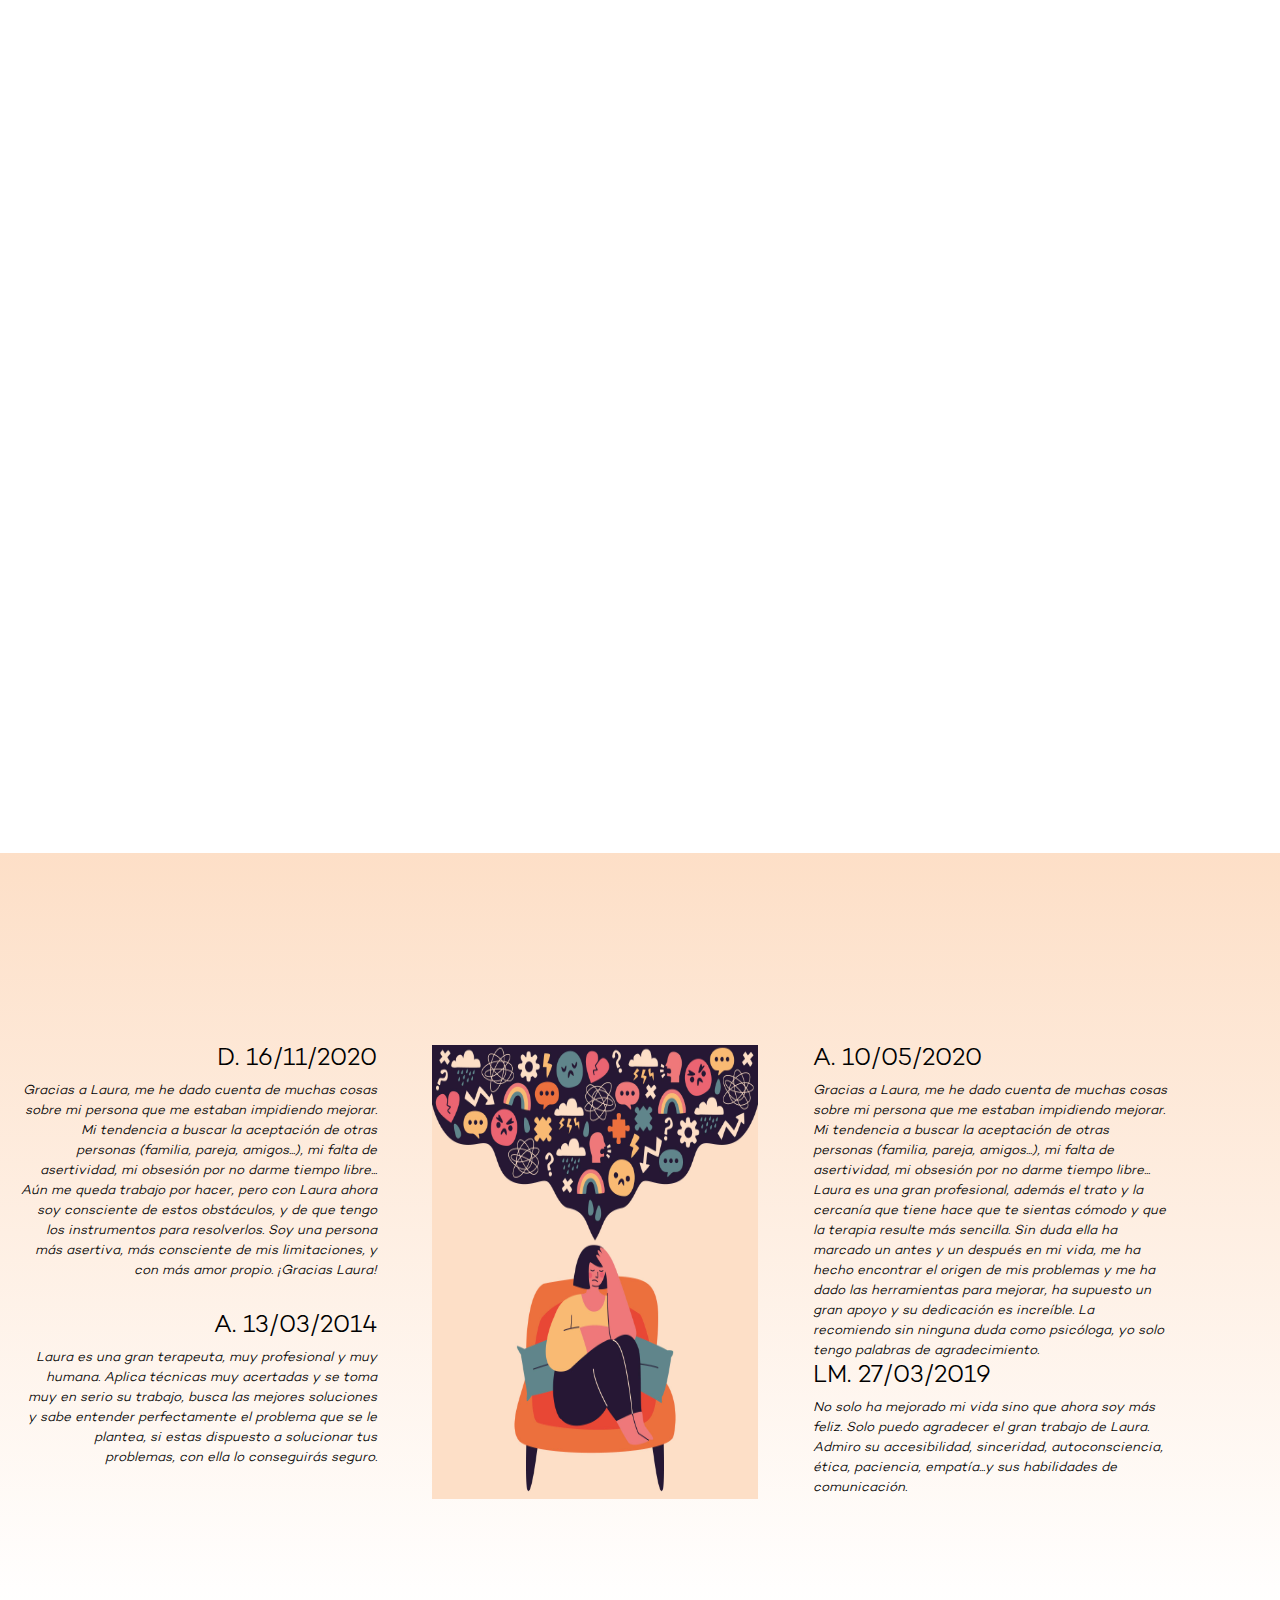
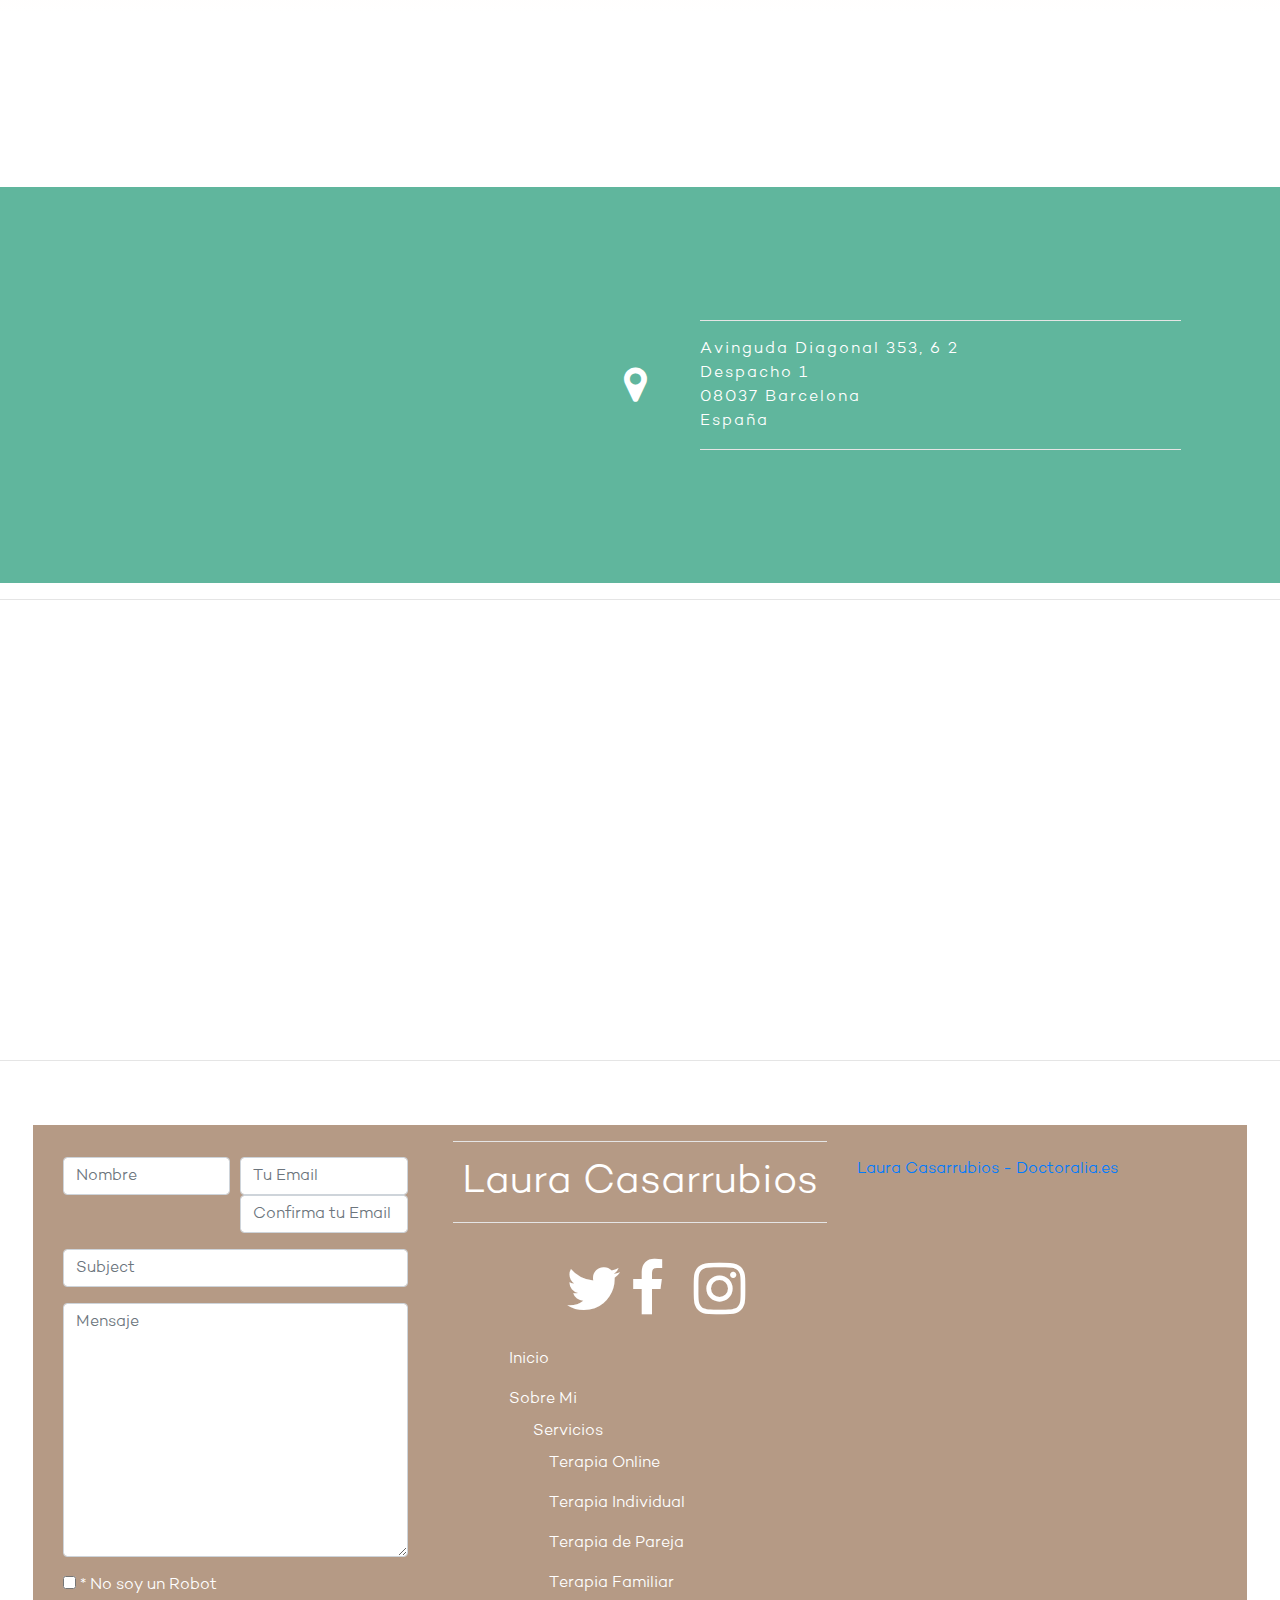
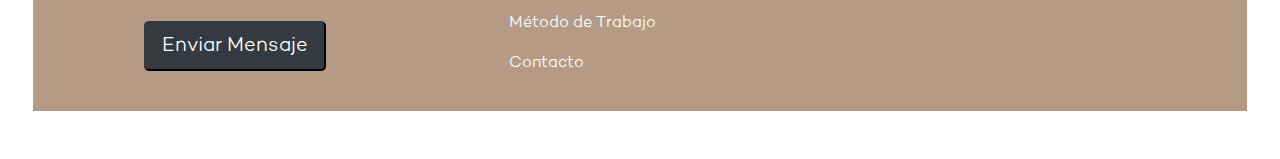
==== commit 4f7f4cff: "Add files via upload" ====
--- a/index.html
+++ b/index.html
@@ -516,8 +516,8 @@
         </div>
         
         <div class="col col-lg-4 order-2" style="color:white; background-color:#b59a85; padding-top:2rem">
-        	<iframe frameborder="0" scrolling="no" allowtransparency="true" data-id="pwzqynmatt" src="//www.doctoralia.es/ajax/marketing/doctor/widget/big_with_calendar/ana-porras-arnao/null?customUtm=null&amp;id=pwzqynmatt&amp;header=null&amp;content=null&amp;fullwidth=null&amp;referer=https%3A%2F%2Fanaporraspsicologia.com%2F&amp;hide_branding=true&amp;widget_position=bottom&amp;opinion=false" style="border: none; overflow: hidden; width: 100%; height: 672px;"></iframe>
-           <script>!function($_x,_s,id){var js,fjs=$_x.getElementsByTagName(_s)[0];if(!$_x.getElementById(id)){js = $_x.createElement(_s);js.id = id;js.src = "//platform.docplanner.com/js/widget.js";fjs.parentNode.insertBefore(js,fjs);}}(document,"script","zl-widget-s");</script> 
+        	<!--iframe frameborder="0" scrolling="no" allowtransparency="true" data-id="pwzqynmatt" src="//www.doctoralia.es/ajax/marketing/doctor/widget/big_with_calendar/ana-porras-arnao/null?customUtm=null&amp;id=pwzqynmatt&amp;header=null&amp;content=null&amp;fullwidth=null&amp;referer=https%3A%2F%2Fanaporraspsicologia.com%2F&amp;hide_branding=true&amp;widget_position=bottom&amp;opinion=false" style="border: none; overflow: hidden; width: 100%; height: 672px;"></iframe>
+           <script>!function($_x,_s,id){var js,fjs=$_x.getElementsByTagName(_s)[0];if(!$_x.getElementById(id)){js = $_x.createElement(_s);js.id = id;js.src = "//platform.docplanner.com/js/widget.js";fjs.parentNode.insertBefore(js,fjs);}}(document,"script","zl-widget-s");</script--> 
   			
   			<a id="zl-url" class="zl-url" href="https://www.doctoralia.es/laura-casarrubios/psicologo-psicopedagogo/barcelona" rel="nofollow" data-zlw-doctor="laura-casarrubios" data-zlw-type="big_with_calendar" data-zlw-opinion="false" data-zlw-hide-branding="true">Laura Casarrubios - Doctoralia.es</a><script>!function($_x,_s,id){var js,fjs=$_x.getElementsByTagName(_s)[0];if(!$_x.getElementById(id)){js = $_x.createElement(_s);js.id = id;js.src = "//platform.docplanner.com/js/widget.js";fjs.parentNode.insertBefore(js,fjs);}}(document,"script","zl-widget-s");</script>
   			
